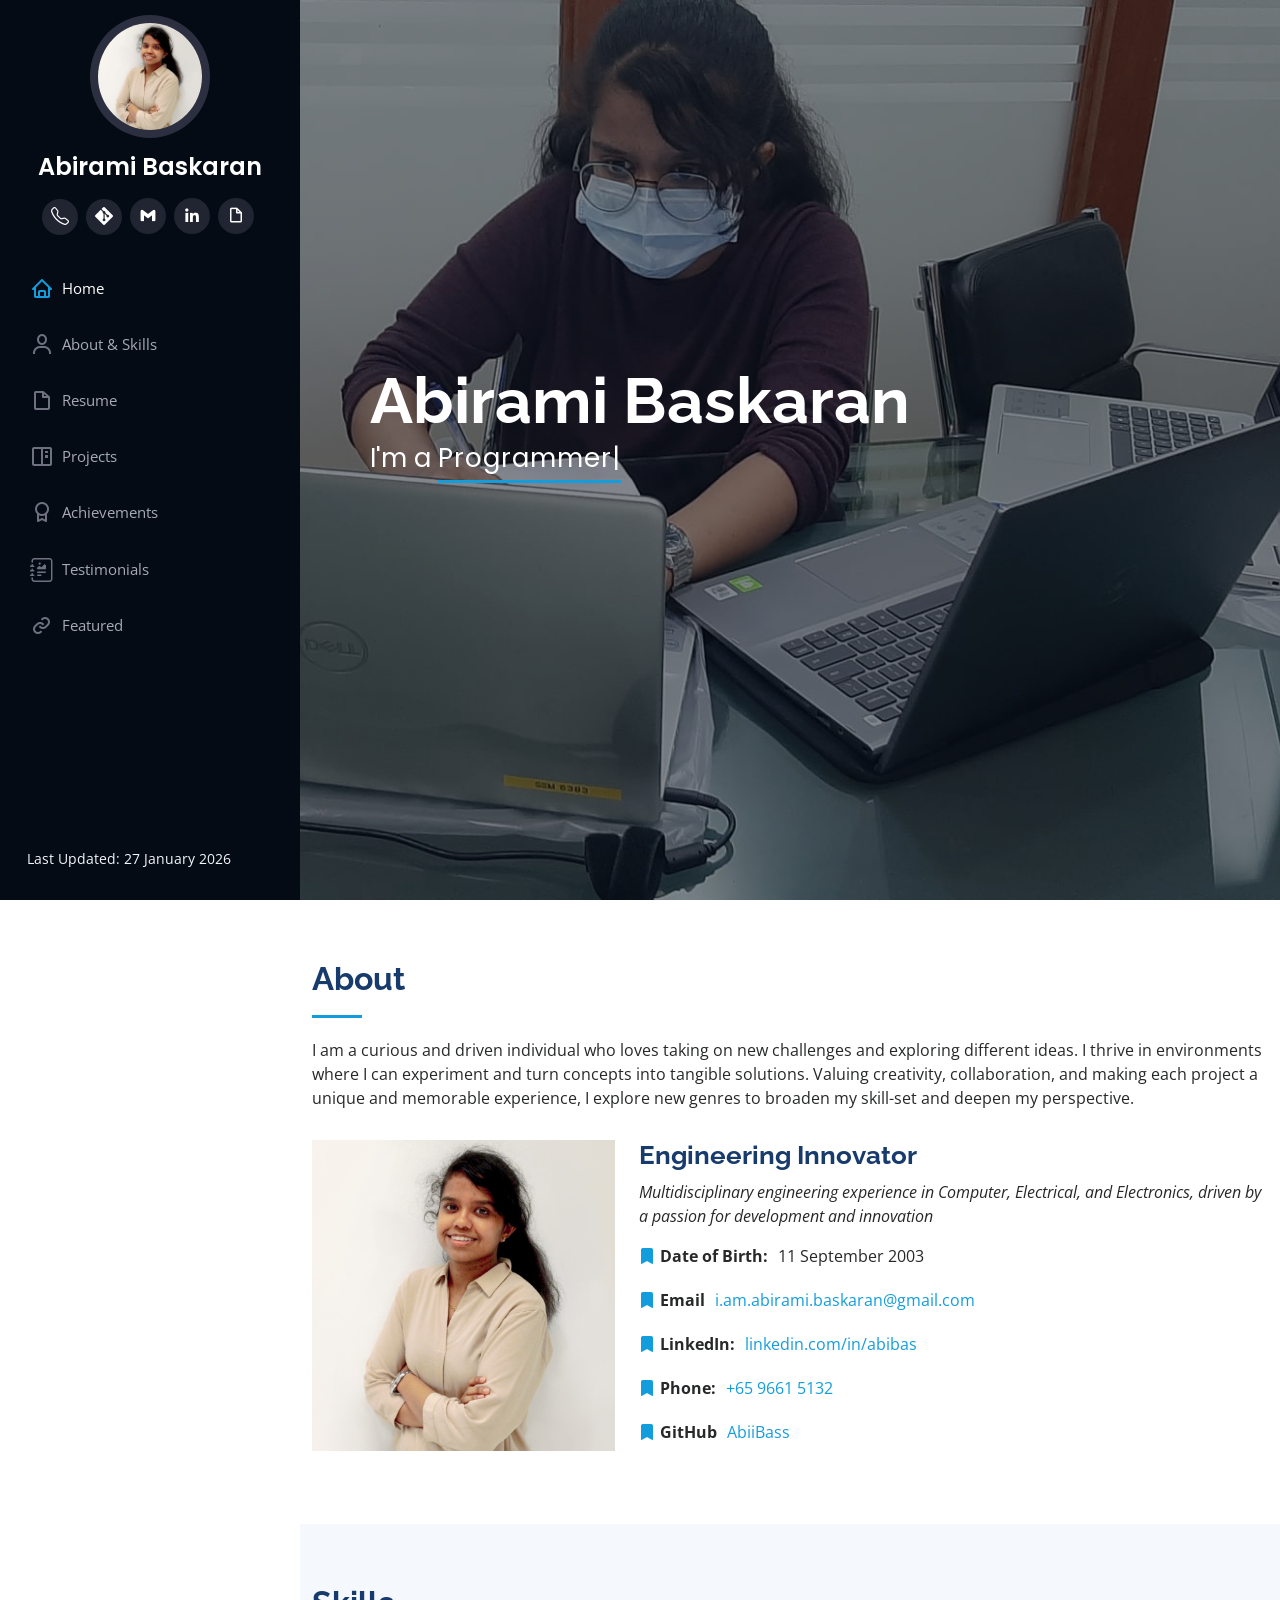
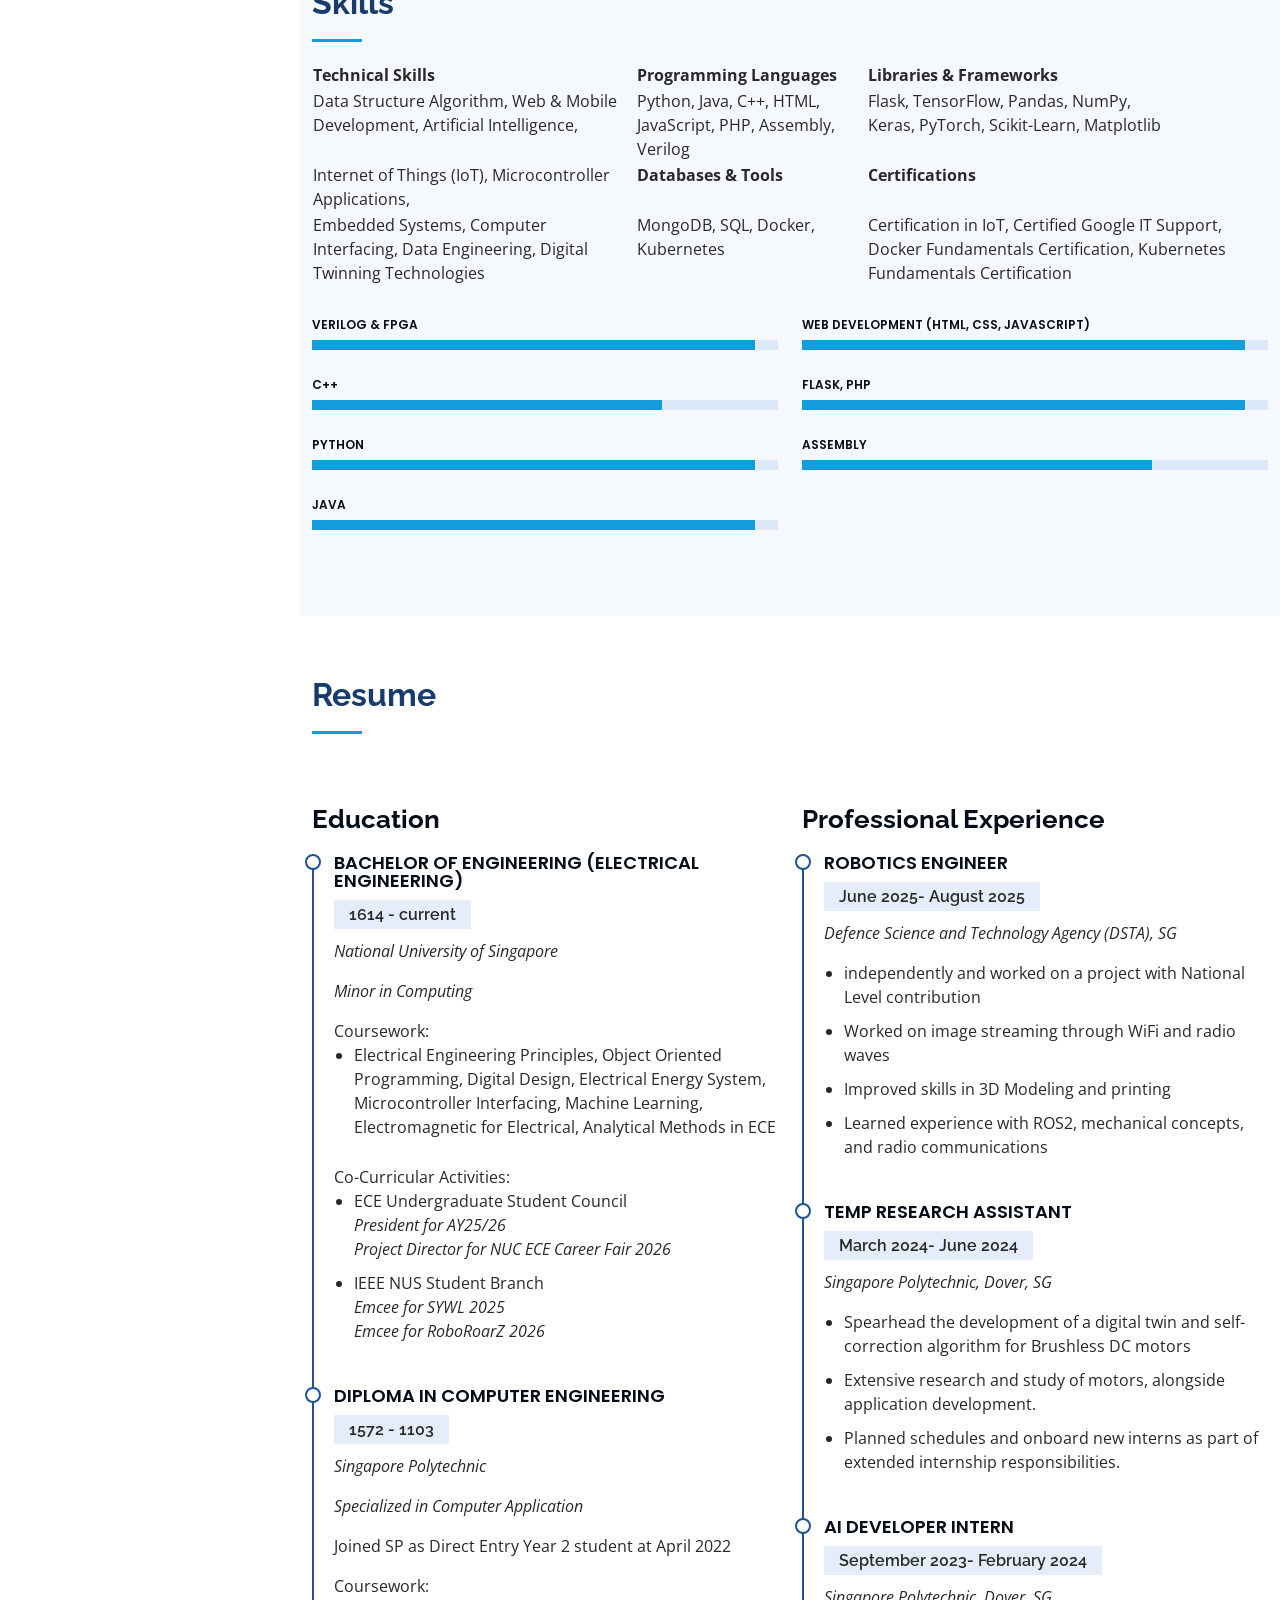
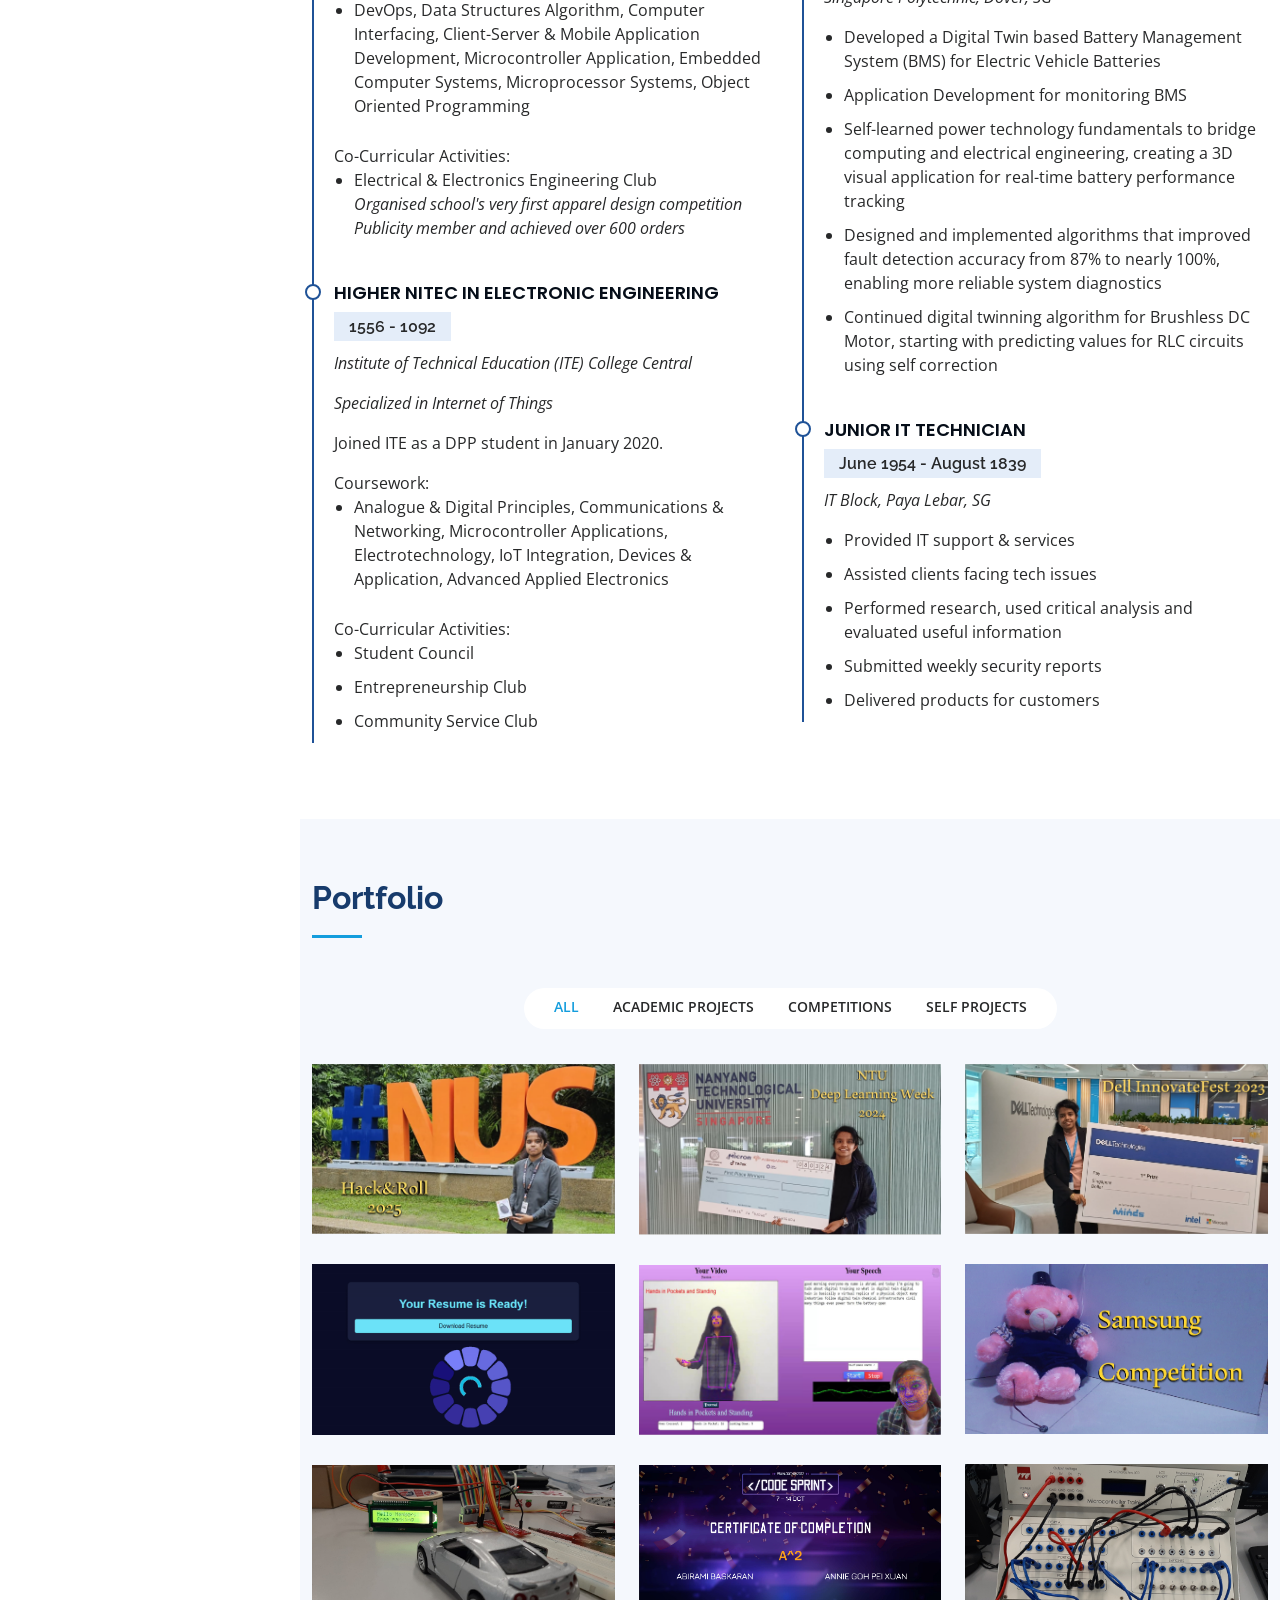
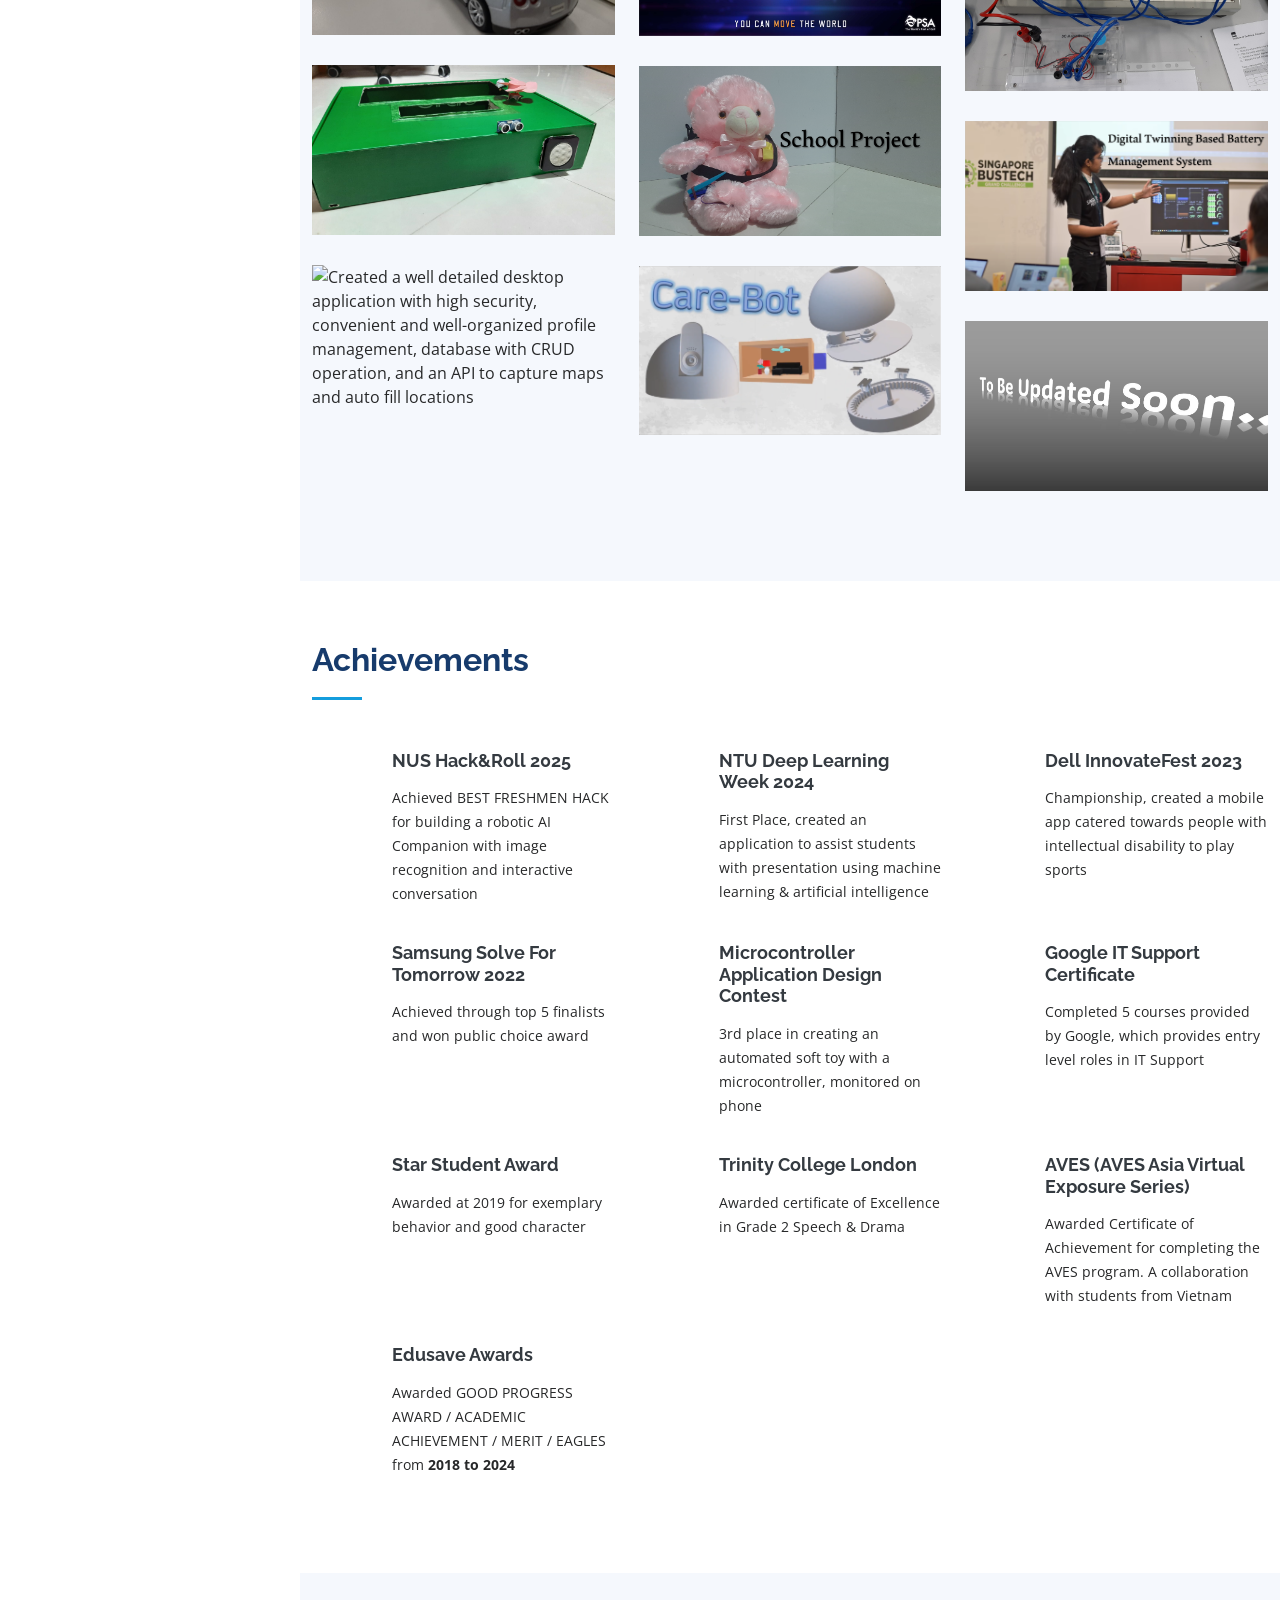
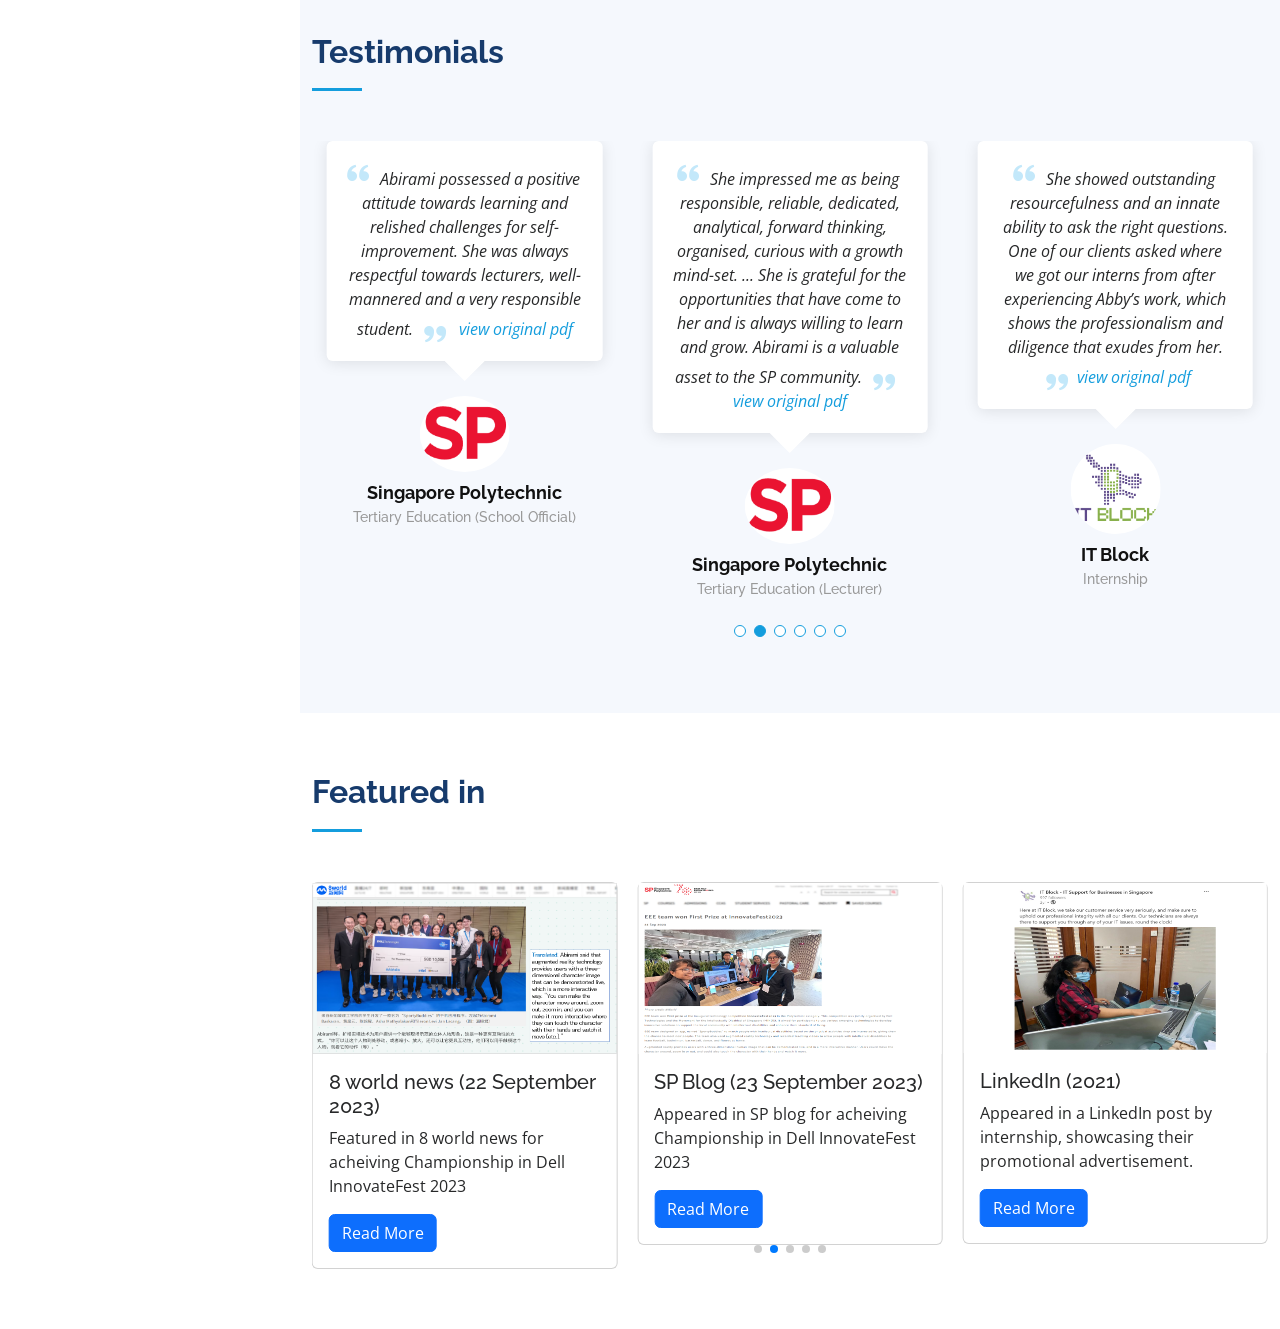
==== index.html @ f995c4d9 "26012026_2234" ====
<!DOCTYPE html>
<html lang="en">

<head>
  <meta charset="utf-8">
  <meta content="width=device-width, initial-scale=1.0" name="viewport">

  <title>Abirami Baskaran Portfolio</title>
  <meta name="description" content="Explore Abirami Baskaran's portfolio showcasing innovative projects and achievements in Singapore.">
  <meta name="keywords" content="Abirami Baskaran, Singapore, Portfolio, Projects, Achievements">
  <meta name="keywords" content="Digital Twin, EV battery, AI projects, software engineering">



  <!-- Icons Appeared on Tab -->
  <link href="assets/img/mylogov2.png" rel="icon">

  <!-- Google Fonts -->
  <link
    href="https://fonts.googleapis.com/css?family=Open+Sans:300,300i,400,400i,600,600i,700,700i|Raleway:300,300i,400,400i,500,500i,600,600i,700,700i|Poppins:300,300i,400,400i,500,500i,600,600i,700,700i"
    rel="stylesheet">

  <!-- Vendor CSS Files -->
  <link href="assets/vendor/aos/aos.css" rel="stylesheet">
  <link href="assets/vendor/bootstrap/css/bootstrap.min.css" rel="stylesheet">
  <link href="assets/vendor/bootstrap-icons/bootstrap-icons.css" rel="stylesheet">
  <link href="assets/vendor/boxicons/css/boxicons.min.css" rel="stylesheet">
  <link href="assets/vendor/glightbox/css/glightbox.min.css" rel="stylesheet">
  <link href="assets/vendor/swiper/swiper-bundle.min.css" rel="stylesheet">

  <!-- Template Main CSS File -->
  <link href="assets/css/style.css" rel="stylesheet">
</head>

<body>

  <!-- ======= Mobile nav toggle button ======= -->
  <i class="bi bi-list mobile-nav-toggle d-xl-none"></i>

  <!-- ======= Header ======= -->
  <header id="header">
    <div class="d-flex flex-column">
      <!-- Top Header -->
      <div class="profile">
        <img src="assets/img/profile-img.jpg" alt="Abirami Baskaran" class="img-fluid rounded-circle">
        <h1 class="text-light"><a href="index.html">Abirami Baskaran</a></h1>
        <div class="social-links mt-3 text-center">
          <a href="tel:+65 9661 5132" class="twitter"><i class="bi bi-telephone" title="call Abi"></i></a>
          <!-- <a href="https://wa.link/tt6c9y" target="_blank" class="whatsapp"><i class="bi bi-whatsapp"></i></a> -->
          <a href="https://github.com/AbiiBass?tab=repositories" target="_blank" class="instagram" title="github"><i
              class="bi bi-git"></i></a>
          <a href="mailto:i.am.abirami.baskaran@gmail.com" class="google-plus" title="mail Abi"><i class="bx bxl-gmail"></i></a>
          <a href="https://www.linkedin.com/in/abirami-baskaran-2736101b6?lipi=urn%3Ali%3Apage%3Ad_flagship3_profile_view_base_contact_details%3B0nNWW0mzSHSnc76HreOR1A%3D%3D"
            class="linkedin" target="_blank" title="LinkedIn"><i class="bx bxl-linkedin"></i></a>
          <a href="assets/scss/ABIRAMI BASKARAN RESUME.pdf" target="_blank" title="view pdf resume"><i class="bx bx-file-blank"></i></a>
        </div>
      </div>
      <!-- End Top Header -->

      <!-- nav-menu -->
      <nav id="navbar" class="nav-menu navbar">
        <ul>
          <li><a href="#hero" class="nav-link scrollto active"><i class="bx bx-home"></i> <span>Home</span></a></li>
          <li><a href="#about" class="nav-link scrollto"><i class="bx bx-user"></i> <span>About & Skills</span></a></li>
          <li><a href="#resume" class="nav-link scrollto"><i class="bx bx-file-blank"></i> <span>Resume</span></a></li>
          <li><a href="#portfolio" class="nav-link scrollto"><i class="bx bx-book-content"></i><span>Projects</span></a></li>
          <li><a href="#services" class="nav-link scrollto"><i class="bx bx-award"></i> <span>Achievements</span></a></li>
          <li><a href="#testimonials" class="nav-link scrollto"><i class="bx bi-journal-richtext"></i> <span>Testimonials</span></a></li>
          <li><a href="#Featured" class="nav-link scrollto"><i class="bx bx-link"></i> <span>Featured</span></a></li>
          <!-- <li><a href="#contact" class="nav-link scrollto"><i class="bx bx-envelope"></i> <span>Contact</span></a></li> -->
        </ul>
      </nav>
      <!-- End nav-menu -->
    </div>
  </header>
  <!-- End Header -->

  <!-- ======= Front Home Page Section ======= -->
  <section id="hero" class="d-flex flex-column justify-content-center align-items-center">
    <div class="hero-container" data-aos="fade-in">
      <h1>Abirami Baskaran</h1>
      <p>I'm a <span class="typed"
          data-typed-items="Programmer, Junior IT Technician, Computer & Electronics Engineer, Full-Stack Developer"></span></p>
    </div>
  </section>
  <!-- End Front Home Page Hero -->

  <main id="main">

    <!-- ======= About Section ======= -->
    <section id="about" class="about">
      <div class="container">

        <div class="section-title">
          <h2>About</h2>
          <p>I am a curious and driven individual who loves taking on new challenges and exploring different ideas. 
            I thrive in environments where I can experiment and turn concepts into tangible solutions. 
            Valuing creativity, collaboration, and making each project a unique and memorable experience, 
            I explore new genres to broaden my skill-set and deepen my perspective.</p>
        </div>

        <div class="row">
          <div class="col-lg-4" data-aos="fade-right">
            <img src="assets/img/profile-img.jpg" class="img-fluid" alt="Abirami Baskaran Portfolio">
          </div>
          <div class="col-lg-8 pt-4 pt-lg-0 content" data-aos="fade-left">
            <h3>Engineering Innovator</h3>
            <p class="fst-italic">
              Multidisciplinary engineering experience in Computer, Electrical, and Electronics, driven by a passion for development and innovation
            </p>

            <!-- ======= Details info ======= -->
            <div class="row">
              <div class="col-lg-6">
                <ul>
                  <!-- Date of Birth Details -->
                  <li><i class="bi bi-bookmark-fill"></i> <strong>Date of Birth:</strong> <span>11 September
                      2003</span>
                  </li>

                  <!-- Email Details -->
                  <li><i class="bi bi-bookmark-fill"></i> <strong>Email</strong>
                    <span><a href="mailto:i.am.abirami.baskaran@gmail.com">i.am.abirami.baskaran@gmail.com</a></span>
                  </li>

                  <!-- LinkedIn Details -->
                  <li><i class="bi bi-bookmark-fill"></i> <strong>LinkedIn:</strong> <span><a
                        href="https://www.linkedin.com/in/abirami-baskaran-2736101b6/"
                        target="_blank">linkedin.com/in/abibas</a></span>
                  </li>

                  <!-- Telephone Details -->
                  <li><i class="bi bi-bookmark-fill"></i> <strong>Phone:</strong> <span><a href="tel:+65 9661 5132">+65
                        9661 5132</a></span>
                  </li>

                  <!-- GitHub details -->
                  <li><i class="bi bi-bookmark-fill"></i> <strong>GitHub</strong> <span><a
                        href="https://github.com/AbiiBass?tab=repositories" target="_blank">AbiiBass</a></span>
                  </li>

                </ul>
              </div>
            </div>
            <!-- End Details info -->

          </div>
        </div>

      </div>
    </section>
    <!-- End About Section -->

    <!-- ======= Facts Section ======= -->
    <!-- <section id="facts" class="facts">
      <div class="container">

        <div class="section-title">
          <h2>Facts</h2>
          <p>Magnam dolores commodi suscipit. Necessitatibus eius consequatur ex aliquid fuga eum quidem. Sit sint
            consectetur velit. Quisquam quos quisquam cupiditate. Et nemo qui impedit suscipit alias ea. Quia fugiat sit
            in iste officiis commodi quidem hic quas.</p>
        </div>

        <div class="row no-gutters">

          <div class="col-lg-3 col-md-6 d-md-flex align-items-md-stretch" data-aos="fade-up">
            <div class="count-box">
              <i class="bi bi-emoji-smile"></i>
              <span data-purecounter-start="0" data-purecounter-end="232" data-purecounter-duration="1"
                class="purecounter"></span>
              <p><strong>Happy Clients</strong> consequuntur quae</p>
            </div>
          </div>

          <div class="col-lg-3 col-md-6 d-md-flex align-items-md-stretch" data-aos="fade-up" data-aos-delay="100">
            <div class="count-box">
              <i class="bi bi-journal-richtext"></i>
              <span data-purecounter-start="0" data-purecounter-end="521" data-purecounter-duration="1"
                class="purecounter"></span>
              <p><strong>Projects</strong> adipisci atque cum quia aut</p>
            </div>
          </div>

          <div class="col-lg-3 col-md-6 d-md-flex align-items-md-stretch" data-aos="fade-up" data-aos-delay="200">
            <div class="count-box">
              <i class="bi bi-headset"></i>
              <span data-purecounter-start="0" data-purecounter-end="1453" data-purecounter-duration="1"
                class="purecounter"></span>
              <p><strong>Hours Of Support</strong> aut commodi quaerat</p>
            </div>
          </div>

          <div class="col-lg-3 col-md-6 d-md-flex align-items-md-stretch" data-aos="fade-up" data-aos-delay="300">
            <div class="count-box">
              <i class="bi bi-people"></i>
              <span data-purecounter-start="0" data-purecounter-end="32" data-purecounter-duration="1"
                class="purecounter"></span>
              <p><strong>Hard Workers</strong> rerum asperiores dolor</p>
            </div>
          </div>

        </div>

      </div>
    </section> -->
    <!-- End Facts Section -->

    <!-- ======= Skills Section ======= -->
    <section id="skills" class="skills section-bg">
      <div class="container">

        <div class="section-title">
          <h2>Skills</h2>
          <table>
            <tr>
              <th valign="top">Technical Skills</th>
              <th valign="top">Programming Languages</th>
              <th valign="top">Libraries & Frameworks</th>
            </tr>
            <tr>
              <td valign="top">Data Structure Algorithm, Web & Mobile Development, Artificial Intelligence,</td>
              <td valign="top">Python, Java, C++, HTML, JavaScript, PHP, Assembly, Verilog</td>
              <td valign="top">Flask, TensorFlow, Pandas, NumPy, 
                <br>Keras, PyTorch, Scikit-Learn, Matplotlib</td>
            </tr>
            <tr>
              <td valign="top">Internet of Things (IoT), Microcontroller Applications,</td>
              <th valign="top">Databases & Tools</th>
              <th valign="top">Certifications</th>
            </tr>
            <tr>
              <td  valign="top">Embedded Systems, Computer Interfacing, Data Engineering, Digital Twinning Technologies</td>
              <td  valign="top">MongoDB, SQL, Docker, Kubernetes </td>
              <td  valign="top">Certification in IoT, Certified Google IT Support, Docker Fundamentals Certification, Kubernetes Fundamentals Certification</td>
            </tr>
          </table>
          <!-- <ul>
            <li>Home Automation</li>
            <li>Microcontroller Applications</li>
            <li>Circuit Building &amp; Planning</li>
            <li>IT Support</li>
            <li>Computer Interfacing</li>
            <li>Web &amp; Mobile Development</li>
            <li>Backend Development</li>
            <li>Full stack development</li>
          </ul> -->
        </div>

        <div class="row skills-content">

          <div class="col-lg-6" data-aos="fade-up">

            <div class="progress">
              <span class="skill">Verilog & FPGA </span>
              <div class="progress-bar-wrap">
                <div class="progress-bar" role="progressbar" aria-valuenow="95" aria-valuemin="0" aria-valuemax="100">
                </div>
              </div>
            </div>

            <div class="progress">
              <span class="skill">C++ </span>
              <div class="progress-bar-wrap">
                <div class="progress-bar" role="progressbar" aria-valuenow="75" aria-valuemin="0" aria-valuemax="100">
                </div>
              </div>
            </div>

            <div class="progress">
              <span class="skill">Python </span>
              <div class="progress-bar-wrap">
                <div class="progress-bar" role="progressbar" aria-valuenow="95" aria-valuemin="0" aria-valuemax="100">
                </div>
              </div>
            </div>

            <div class="progress">
              <span class="skill">Java </span>
              <div class="progress-bar-wrap">
                <div class="progress-bar" role="progressbar" aria-valuenow="95" aria-valuemin="0" aria-valuemax="100">
                </div>
              </div>
            </div>

          </div>

          <div class="col-lg-6" data-aos="fade-up" data-aos-delay="100">

            <div class="progress">
              <span class="skill">Web  Development (HTML, CSS, JavaScript) </span>
              <div class="progress-bar-wrap">
                <div class="progress-bar" role="progressbar" aria-valuenow="95" aria-valuemin="0" aria-valuemax="100">
                </div>
              </div>
            </div>

            <div class="progress">
              <span class="skill">Flask, PHP </span>
              <div class="progress-bar-wrap">
                <div class="progress-bar" role="progressbar" aria-valuenow="95" aria-valuemin="0" aria-valuemax="100">
                </div>
              </div>
            </div>

            <div class="progress">
              <span class="skill">Assembly </span>
              <div class="progress-bar-wrap">
                <div class="progress-bar" role="progressbar" aria-valuenow="75" aria-valuemin="0" aria-valuemax="100">
                </div>
              </div>
            </div>

          </div>

        </div>

      </div>
    </section>
    <!-- End Skills Section -->

    <!-- ======= Resume Section ======= -->
    <section id="resume" class="resume">
      <div class="container">

        <div class="section-title">
          <h2>Resume</h2>
        </div>

        <div class="row">
          
          <!-- ======= Education Section ======= -->
          <div class="col-lg-6" data-aos="fade-up">

            <!--IF SUMMARY IS NEEDED -->
            <!-- <h3 class="resume-title">Sumary</h3>
            <div class="resume-item pb-0">
              <h4>Abirami Baskaran</h4>
              <p><em>Innovative and deadline-driven Graphic Designer with 3+ years of experience designing and
                  developing user-centered digital/print marketing material from initial concept to final, polished
                  deliverable.</em></p>
              <ul>
                <li>Portland par 127,Orlando, FL</li>
                <li>(123) 456-7891</li>
                <li>alice.barkley@example.com</li>
              </ul>
            </div> -->

            <h3 class="resume-title">Education</h3>

            <!-- National University of Singapore -->
            <div class="resume-item">
              <h4>Bachelor of Engineering  (Electrical Engineering)</h4>
              <h5><span data-purecounter-start="1000" data-purecounter-end="2024" data-purecounter-duration="2"
                  class="purecounter"></span> - current
              </h5><br />
              <p><em>National University of Singapore</em></p>
              <p><em>Minor in Computing</em></p>
              Coursework:
              <ul>
                <li>Electrical Engineering Principles, Object Oriented Programming, Digital Design, Electrical Energy System, Microcontroller Interfacing, Machine Learning, Electromagnetic for Electrical, Analytical Methods in ECE</li>
              </ul>
                Co-Curricular Activities:
              <ul>
                <li>ECE Undergraduate Student Council
                  <br><span style="font-weight: normal; font-style: oblique;">President for AY25/26</span>
                  <br><span style="font-weight: normal; font-style: oblique;">Project Director for NUC ECE Career Fair 2026</span>
                </li>
                <li>IEEE NUS Student Branch
                  <br><span style="font-weight: normal; font-style: oblique;">Emcee for SYWL 2025</span>
                  <br><span style="font-weight: normal; font-style: oblique;">Emcee for RoboRoarZ 2026</span>
                </li>

              </ul>
              
            </div>

            <!-- Singapore Poly -->
            <div class="resume-item">
              <h4>Diploma in Computer Engineering</h4>
              <h5><span data-purecounter-start="1000" data-purecounter-end="2022" data-purecounter-duration="2"
                  class="purecounter"></span> - <span data-purecounter-start="0" data-purecounter-end="2024"
                  data-purecounter-duration="2" class="purecounter"></span>
              </h5><br />
              <!-- <h5>Current GPA : 4.0 | Cummulative GPA : 3.63</h5> -->
              <p><em>Singapore Polytechnic</em></p>
              <p><em>Specialized in Computer Application</em></p>
              <p>Joined SP as Direct Entry Year 2 student at April 2022</p>
              Coursework:
              <ul>
                <li>DevOps, Data Structures Algorithm, Computer Interfacing, Client-Server & Mobile Application Development, Microcontroller Application, Embedded Computer Systems, Microprocessor Systems, Object Oriented Programming</li>
              </ul>
                Co-Curricular Activities:
              <ul>
                <li>Electrical & Electronics Engineering Club
                  <br><span style="font-weight: normal; font-style: oblique;">Organised school's very first apparel design competition</span>
                  <br><span style="font-weight: normal; font-style: oblique;">Publicity member and achieved over 600 orders</span>
                </li>
              </ul>
              </p>
            </div>

            <!-- ITE CC -->
            <div class="resume-item">
              <h4>Higher Nitec in Electronic Engineering</h4>
              <h5><span data-purecounter-start="1000" data-purecounter-end="2020" data-purecounter-duration="2"
                  class="purecounter"></span> - <span data-purecounter-start="0" data-purecounter-end="2022"
                  data-purecounter-duration="2" class="purecounter"></span>
              </h5><br />
              <!-- <h5>Current GPA : 4.00 | Cummulative GPA : 3.608</h5> -->
              <p><em>Institute of Technical Education (ITE) College Central</em></p>
              <p><em>Specialized in Internet of Things</em></p>
              <p>Joined ITE as a DPP student in January 2020.</p>
              Coursework:
              <ul>
                <li>Analogue & Digital Principles, Communications & Networking, Microcontroller Applications, Electrotechnology, IoT Integration, Devices & Application, Advanced Applied Electronics</li>
              </ul>
                Co-Curricular Activities:
              <ul>
                <li>Student Council</li>
                <li>Entrepreneurship Club</li>
                <li>Community Service Club</li>
              </ul>
              </p>
            </div>
          </div>
          <!-- End Education Section -->


          <!-- ======= Experience Section ======= -->
          <div class="col-lg-6" data-aos="fade-up" data-aos-delay="100">
            <h3 class="resume-title">Professional Experience</h3>

            <!-- DSTA Internship -->
            <div class="resume-item">
              <h4>Robotics Engineer</h4>
              <h5>June <span data-purecounter-start="1000" data-purecounter-end="2025" data-purecounter-duration="1"
                  class="purecounter"></span>- August <span data-purecounter-start="0" data-purecounter-end="2025"
                  data-purecounter-duration="1" class="purecounter"></span></h5>
              <p><em>Defence Science and Technology Agency (DSTA), SG</em></p>
              <ul>
                <li>independently and worked on a project with National Level contribution</li>
                <li>Worked on image streaming through WiFi and radio waves</li>
                <li>Improved skills in 3D Modeling and printing</li>
                <li>Learned experience with ROS2, mechanical concepts, and radio communications</li>
              </ul>
            </div>


            <!-- SP Temp Research Assistant -->
            <div class="resume-item">
              <h4>Temp Research Assistant</h4>
              <h5>March <span data-purecounter-start="1000" data-purecounter-end="2024" data-purecounter-duration="1"
                  class="purecounter"></span>- June <span data-purecounter-start="0" data-purecounter-end="2024"
                  data-purecounter-duration="1" class="purecounter"></span></h5>
              <p><em>Singapore Polytechnic, Dover, SG</em></p>
              <ul>
                <li>Spearhead the development of a digital twin and self-correction algorithm for Brushless DC motors</li>
                <li>Extensive research and study of motors, alongside application development.</li>
                <li>Planned schedules and onboard new interns as part of extended internship responsibilities.</li>
              </ul>
            </div>

            <!-- SP Inhouse Intern -->
            <div class="resume-item">
              <h4>AI Developer Intern</h4>
              <h5>September <span data-purecounter-start="1000" data-purecounter-end="2023" data-purecounter-duration="1"
                  class="purecounter"></span>- February <span data-purecounter-start="0" data-purecounter-end="2024"
                  data-purecounter-duration="1" class="purecounter"></span></span></h5>
              <p><em>Singapore Polytechnic, Dover, SG</em></p>
              <ul>
                <li>Developed a Digital Twin based Battery Management System (BMS) for Electric Vehicle Batteries</li>
                <li>Application Development for monitoring BMS</li>
                <li>Self-learned power technology fundamentals to bridge computing and electrical engineering, creating a 3D visual application for real-time battery performance tracking</li>
                <li>Designed and implemented algorithms that improved fault detection accuracy from 87% to nearly 100%, enabling more reliable system diagnostics</li>
                <li>Continued digital twinning algorithm for Brushless DC Motor, starting with predicting values for RLC circuits using self correction</li>
              </ul>
            </div>

            <!-- IT Block -->
            <div class="resume-item">
              <h4>Junior IT Technician</h4>
              <h5>June <span data-purecounter-start="900" data-purecounter-end="2021" data-purecounter-duration="1"
                  class="purecounter"></span> - August <span data-purecounter-start="0" data-purecounter-end="2021"
                  data-purecounter-duration="1" class="purecounter"></span></h5>
              <p><em>IT Block, Paya Lebar, SG</em></p>
              <ul>
                <li>Provided IT support & services</li>
                <li>Assisted clients facing tech issues </li>
                <li>Performed research, used critical analysis and evaluated useful information</li>
                <li>Submitted weekly security reports</li>
                <li>Delivered products for customers</li>
              </ul>
            </div>

            <!-- Little Star Academy -->
            <!-- <div class="resume-item">
              <h4>Child Care Teacher</h4>
              <h5>April <span data-purecounter-start="1000" data-purecounter-end="2021" data-purecounter-duration="1"
                  class="purecounter"></span> - June <span data-purecounter-start="0" data-purecounter-end="2021"
                  data-purecounter-duration="1" class="purecounter"></span></h5>
              <p><em>Little Stars Academy, Woodlands, SG</em></p>
              <ul>
              </ul>
            </div> -->

            <!-- Private Tutor -->
            <!-- <div class="resume-item">
              <h4>Private Tutor</h4>
              <h5>September <span data-purecounter-start="1000" data-purecounter-end="2020"
                  data-purecounter-duration="1" class="purecounter"></span> - April <span data-purecounter-start="0"
                  data-purecounter-end="2021" data-purecounter-duration="1" class="purecounter"></span></h5>
              <ul>
                <li>created power point slides for a better understanding of the subject</li>
                <li>created and marked test papers</li>
                <li>kept coming up with innovative methods to teach the student</li>
              </ul>
            </div> -->

          </div>
          <!-- End Experience Section -->
        </div>

      </div>
    </section>
    <!-- End Resume Section -->

    <!-- ======= Portfolio Section ======= -->
    <section id="portfolio" class="portfolio section-bg">
      <div class="container">

        <div class="section-title">
          <h2>Portfolio</h2>
          <!-- <p>Some technical project done over the years 2020 - current</p> -->
        </div>

        <div class="row" data-aos="fade-up">
          <div class="col-lg-12 d-flex justify-content-center">
            <ul id="portfolio-flters">
              <li data-filter="*" class="filter-active">All</li>
              <li data-filter=".filter-sch">Academic Projects</li>
              <li data-filter=".filter-comp">competitions</li>
              <li data-filter=".filter-self">Self Projects</li>
              <!-- <li data-filter=".filter-web">Web</li> -->
            </ul>
          </div>
        </div>

        <div class="row portfolio-container" data-aos="fade-up" data-aos-delay="100">
          
          <!-- NUS Hack & Roll -->
          <div class="col-lg-4 col-md-6 portfolio-item filter-comp">
            <div class="portfolio-wrap" id="NUS_HackRoll">
              <img src="assets/img/portfolio/NUS_HackRoll.PNG" class="img-fluid" alt="Hack&Roll 2025 achieved Best Freshmen Hack. Mickey, a companion robot developed during NUS Hack&Roll 2024 to assist elderly individuals through AI-powered interactions and health monitoring. Developed Mickey, a robotic companion with image detection, voice assistance, and multimodal interaction. With Image recognition, vision processing and speech recognition APIs, it enables real-time user engagement. Built with Raspberry Pi and TensorFlow, Mickey supports gesture recognition, face tracking, and adaptive voice feedback. Awarded Best Freshmen Hack for innovation in human-computer interaction and assistive robotics.">
              <div class="portfolio-links">
                <a href="https://devpost.com/software/mickey-the-companion?_gl=1*13uls3m*_gcl_au*MTYzNTg3NTI1NS4xNzQwOTAxOTYx*_ga*MzQ5MDgwMDg5LjE3MzE1MTU0NjU.*_ga_0YHJK3Y10M*MTc0MTE2MjYxOC4xOS4wLjE3NDExNjI2MTguMC4wLjA." target="_blank" title="Dev Post"><i
                    class="bx bx-link"></i></a>
              </div>
            </div>
          </div>

          <!-- NTU Deep Learning Week -->
          <div class="col-lg-4 col-md-6 portfolio-item filter-comp">
            <div class="portfolio-wrap" id="NTU_DeepLearningWeek">
              <img src="assets/img/portfolio/NTU.PNG" class="img-fluid" alt="First Place in NTU Deep Learning Week 2024, Developed an application employing machine learning to detect and provide real-time feedback on presentation habits through body language analysis. Additionally, it analyses speech, generating paraphrased scripts, and predicts emotions based on tone. This tool empowers users to enhance presentation skills, fostering confidence and communication effectiveness.">
              <div class="portfolio-links">
                <a href="https://www.sp.edu.sg/courses/schools/sma/happenings/detail/eee-happenings/eee-team-1st-place-at-ntu-deep-learning-week-2024-hackathon" target="_blank" title="SP News"><i
                    class="bx bx-link"></i></a>

                <a href="https://youtu.be/xLCXJbuBjLg" target="_blank" title="Demo Video"><i
                    class="bx bx-play"></i></a>
              </div>
            </div>
          </div>

          <!-- DAAALE -->
          <div class="col-lg-4 col-md-6 portfolio-item filter-comp">
            <div class="portfolio-wrap" id="Dell_Innovate_Fest">
              <img src="assets/img/portfolio/Dell_Minds.PNG" class="img-fluid" alt="Championship in Dell InnovateFest 2023. Created a mobile app to encourage sports for people with intellectual disability. App included AR technology, automated real time chats, unique simple interface. Competition organized by Dell Technologies and MINDS. Was the group leader in this.">
              <div class="portfolio-links">
                <a href="https://sopossible.sp.edu.sg/courses/schools/sma/happenings/detail/eee-happenings/eee-team-won-first-prize-at-innovatefest2023" target="_blank" title="SP News"><i
                    class="bx bx-link"></i></a>
                <a href="https://www.sgnews.co/91481.html" target="_blank" title="SG News"><i
                    class="bx bx-link"></i></a>

                <a href="https://youtu.be/2Lmawxp2URw?si=fSaIjB9XC_rALOZt" target="_blank" title="More Details"><i
                    class="bx bx-play"></i></a>

                <a href="https://techcoffeehouse.com/2023/09/29/dell-technologies-innovatefest-2023-celebrates-tech-driven-solutions-for-social-progress/#" target="_blank" title="TechCoffeeBlog"><i
                    class="bx bx-link"></i></a>
                <a href="https://www.8world.com/singapore/innovatefest2023-2247676" target="_blank" title="8 world news"><i
                    class="bx bx-link"></i></a>
              </div>
            </div>
          </div>

          <!-- TeddyBear Samsung Comp -->
          <div class="col-lg-4 col-md-6 portfolio-item filter-comp">
            <div class="portfolio-wrap" id="TeddyBear_Comp_proj">
              <img src="assets/img/portfolio/TeddyBear_Comp.PNG" class="img-fluid" alt="Represented Singapore Polytechnic in a Samsung Competition. Top 5 Finalist in post secondary category. Received Public Choice Award">
              <div class="portfolio-links">
                <a href="https://youtu.be/Pynb14Mx1P0" target="_blank" title="More Details"><i
                    class="bx bx-play"></i></a>
              </div>
            </div>
          </div>

          <!-- ResumeGenie -->
          <div class="col-lg-4 col-md-6 portfolio-item filter-self">
            <div class="portfolio-wrap" id="ResumeGenie">
              <img src="assets/img/portfolio/ResumeGenieLoad.gif" class="img-fluid" alt="Built an application to automate resume creation using generative AI. The application processes casual or unstructured user inputs such as basic details on education, work experience, profession, and skills. The application later transforms it into a professionally formatted resume in Word format. Users can download and edit the document as needed. The system is designed to understand informal language, extract relevant information, and generate polished summaries, making the resume-building process faster and more accessible.
              ">
              <div class="portfolio-links">
                <a href="https://youtu.be/jCJBOXN9FSs" target="_blank" title="Demo Video"><i
                    class="bx bx-play"></i></a>
              </div>
            </div>
          </div>

          <!-- Presentation Boost -->
          <div class="col-lg-4 col-md-6 portfolio-item filter-self">
            <div class="portfolio-wrap" id="PresentationBoost">
              <img src="assets/img/portfolio/PresentationBoost.JPG" class="img-fluid" alt="Built an application, to analyse and improve users' presentation skills. The application tracks body posture, detects common speech habits and body pose gestures done during presentations, and provides live feedback on body language. After recording, users can review and download their video, audio, and speech transcript, make quick edits, and generate improved versions of their speech based on preferences like fluency, length, or formality. Using generative AI It also generates potential audience questions and provides a detailed performance report summarizing the presentation with actionable advice for improvement.">
              <div class="portfolio-links">
                <a href="https://youtu.be/arFdIQSLH_M" target="_blank" title="Demo Video"><i
                    class="bx bx-play"></i></a>
              </div>
            </div>
          </div>

          <!-- MCA Aeroplane -->
          <div class="col-lg-4 col-md-6 portfolio-item filter-sch">
            <div class="portfolio-wrap" id="aeroplane_proj">
              <img src="assets/img/portfolio/Aeroplane.jpg" class="img-fluid" alt="Back in 2020. I built an An aircraft restroom prototype using the microcontroller PIC18f4520. Project done in ITE Academic year 1 semester 2, for the module “Microcontroller Applications”, It was a 2 man project which I intend to take solo.">
              <div class="portfolio-links">
                <a href="assets/scss/Abirami(MCA Final Mini Project).pdf" target="_blank" title="More Details"><i class="bx bx-file-blank"></i></a>
              </div>
            </div>
          </div>

          <!-- Smart Car park DVA -->
          <div class="col-lg-4 col-md-6 portfolio-item filter-sch">
            <div class="portfolio-wrap" id="SmartCarPark_proj">
              <img src="assets/img/portfolio/SmartCarPark.jpg" class="img-fluid" alt="A smart car parking system implemented using Raspberry Pi and Advantech WISE. Project done in ITE Academic year 2 semester 2, for the module 'Devices and Applications'. A 4 man group project which I decided to take solo and achieved top 2 in cohort.">
              <div class="portfolio-links">
                <a href="https://youtu.be/5HCgFc7b01A" target="_blank" title="More Details"><i
                    class="bx bx-play"></i></a>
              </div>
            </div>
          </div>

          
          <!-- PSA -->
          <div class="col-lg-4 col-md-6 portfolio-item filter-comp">
            <div class="portfolio-wrap" id="PSA_proj">
              <img src="assets/img/portfolio/PSA_Hackathon.PNG" class="img-fluid" alt="A 3 day 2 night hackathon Problem Statement : Reduction of PSA Singapore’s Scope 3 emissions contributed but the hauliers. Proposed solution : To create a web application using Flask framework, SQLite database and Google Matrix API to send and receive haulier data ">
              <div class="portfolio-links">
                <a href="https://youtu.be/QEzE3MCQkyc" target="_blank" title="More Details"><i
                    class="bx bx-play"></i></a>
              </div>
            </div>
          </div>

          <!-- Smart Hospital AAE -->
          <div class="col-lg-4 col-md-6 portfolio-item filter-sch">
            <div class="portfolio-wrap" id="SmartHospital_proj">
              <img src="assets/img/portfolio/SmartHospital.jpg" class="img-fluid" alt="A smart hospital system implemented using Raspberry Pi and Arduino. Bluetooth communication added where Arduino sends data to Raspberry Pi. Project done in ITE Academic year 2 semester 2, for the module Advanced Applied Electronics Grade: A">
              <div class="portfolio-links">
                <a href="https://youtu.be/XvT4zGkShr4" target="_blank" title="More Details"><i
                    class="bx bx-play"></i></a>
              </div>
            </div>
          </div>

          

          <!-- TeddyBear SP -->
          <div class="col-lg-4 col-md-6 portfolio-item filter-sch">
            <div class="portfolio-wrap" id="TeddyBear_Sch_proj">
              <img src="assets/img/portfolio/TeddyBear_Sch.PNG" class="img-fluid" alt="A smart toy built using the microcontroller ‘PIC18F4550’, Raspberry Pi and a mobile application for control and monitoring purpose. This project is submitted by combining 3 modules, Microcontroller Applications, Client-Server Application Development, and Mobile Applications Development. Project done in SP Academic year 2 semester 2 Grade A">
              <div class="portfolio-links">
                <a href="https://youtu.be/76B9G41SgGk" target="_blank" title="More Details"><i
                    class="bx bx-play"></i></a>
              </div>
            </div>
          </div>
          
          <!-- Digital Twinning -->
          <div class="col-lg-4 col-md-6 portfolio-item filter-comp">
            <div class="portfolio-wrap" id="DigitalTwin_proj">
              <img src="assets/img/portfolio/DigitalTwin.PNG" class="img-fluid" alt="Utilizing AI and Machine Learning techniques, a digital twin-based battery management system was developed to comprehend the intricate workings of Lithium-Ion batteries. The system presents a live display of battery performance through a dedicated web page and mobile application. Employing advanced AI capabilities, it predicts irregularities and accurately identifies both the type and location of potential faults within the battery.">
              
              <div class="portfolio-links">
                <a href="https://youtu.be/zltZgodx0M4" target="_blank" title="More Details"><i
                    class="bx bx-play"></i></a>
                <a href="assets/scss/DigitalTwinDevelopment.pdf" target="_blank" title="Technical Report"><i class="bx bx-file-blank"></i></a>
                <a href="assets/scss/DigitalTwinBatteryFull.pdf" target="_blank" title="CDIO Report"><i class="bx bx-file-blank"></i></a>
              </div>
            </div>
          </div>

          <!-- OOP Project -->
          <div class="col-lg-4 col-md-6 portfolio-item filter-sch">
            <div class="portfolio-wrap" id="OOP">
              <img src="assets/img/portfolio/OOP Proj.gif" class="img-fluid" alt="Created a well detailed desktop application with high security, convenient and well-organized profile management, database with CRUD operation, and an API to capture maps and auto fill locations">
              <div class="portfolio-links">
                <a href="assets/scss/Report_p2241801_AbiramiBaskaran.pdf" target="_blank" title="Report"><i
                    class="bx bx-file-blank"></i></a>
                <a href="https://youtu.be/UBIOJPBdJng" target="_blank" title="Demo"><i
                    class="bx bx-play"></i></a>
              </div>
            </div>
          </div>

          <!-- IOTP Project -->
          <div class="col-lg-4 col-md-6 portfolio-item filter-sch">
            <div class="portfolio-wrap" id="IOTP">
              <img src="assets/img/portfolio/IOTP.PNG" class="img-fluid" alt="Using raspberry Pi, created a robot that rotates around and follows movement of person to monitor. Enabled with automation with smart life products through Tuya developer cloud, and has voice automation to control home">
              <div class="portfolio-links">
                <a href="https://www.youtube.com/watch?v=tvriuhLmbTg" target="_blank" title="More Details"><i
                    class="bx bx-play"></i></a>
              </div>
            </div>
          </div>

          <!-- UpdateSoon -->
          <div class="col-lg-4 col-md-6 portfolio-item filter-self">
            <div class="portfolio-wrap" id="UpdateSoon">
              <img src="assets/img/portfolio/Update_1.JPG" class="img-fluid" alt="">
            </div>
          </div>


        </div>

      </div>
    </section>
    <!-- End Portfolio Section -->

    <!-- ======= Achievements Section ======= -->
    <section id="services" class="services">
      <div class="container">

        <div class="section-title">
          <h2>Achievements</h2>
        </div>

        <div class="row">
          <!-- NUS Hack Roll -->
          <div class="col-lg-4 col-md-6 icon-box" data-aos="fade-up">
            <!-- <div class="icon"><i class="bi bi-briefcase"></i></div> -->
            <h4 class="title"><a href="assets/img/portfolio/NUS_GroupPic.jpg" data-gallery="portfolioGallery" class="portfolio-lightbox">
              NUS Hack&Roll 2025</a></h4>
            <p class="description">Achieved BEST FRESHMEN HACK for building a robotic AI Companion with image recognition and interactive conversation</p>
          </div>

          <!-- NTU Deep Learning Week -->
          <div class="col-lg-4 col-md-6 icon-box" data-aos="fade-up">
            <!-- <div class="icon"><i class="bi bi-briefcase"></i></div> -->
            <h4 class="title"><a href="assets/img/portfolio/NTU_groupPic.jpg" data-gallery="portfolioGallery" class="portfolio-lightbox">
              NTU Deep Learning Week 2024</a></h4>
            <p class="description">First Place, created an application to assist students with presentation using machine learning & artificial intelligence</p>
          </div>

          <!-- Dell InnovateFest 2023 -->
          <div class="col-lg-4 col-md-6 icon-box" data-aos="fade-up">
            <!-- <div class="icon"><i class="bi bi-briefcase"></i></div> -->
            <h4 class="title"><a href="assets/img/portfolio/Dell_groupPic.webp" data-gallery="portfolioGallery" class="portfolio-lightbox">
              Dell InnovateFest 2023</a></h4>
            <p class="description">Championship, created a mobile app catered towards people with intellectual disability to play sports</p>
          </div>

          <!-- Samsung Solve For Tomorrow -->
          <div class="col-lg-4 col-md-6 icon-box" data-aos="fade-up">
            <!-- <div class="icon"><i class="bi bi-briefcase"></i></div> -->
            <h4 class="title"><a href="assets/img/portfolio/certificates/SamsungComp.png.jpg"
                data-gallery="portfolioGallery" class="portfolio-lightbox">Samsung Solve For Tomorrow 2022</a></h4>
            <p class="description">Achieved through top 5 finalists and won public choice award</p>
          </div>

          <!-- MAPP Design Contest -->
          <div class="col-lg-4 col-md-6 icon-box" data-aos="fade-up">
            <!-- <div class="icon"><i class="bi bi-briefcase"></i></div> -->
            <h4 class="title"><a href="assets/img/portfolio/certificates/MAPP_DesignContest.png.jpg"
                data-gallery="portfolioGallery" class="portfolio-lightbox">Microcontroller Application Design Contest</a></h4>
            <p class="description">3rd place in creating an automated soft toy with a microcontroller, monitored on phone</p>
          </div>

          <!-- Google IT Support -->
          <div class="col-lg-4 col-md-6 icon-box" data-aos="fade-up">
            <!-- <div class="icon"><i class="bi bi-briefcase"></i></div> -->
            <h4 class="title"><a href="assets/img/portfolio/certificates/googleCertPNG.PNG"
                data-gallery="portfolioGallery" class="portfolio-lightbox">Google IT Support
                Certificate</a></h4>
            <p class="description">Completed 5 courses provided by Google, which provides entry level roles in IT
              Support</p>
          </div>

          <!-- Star Student Award (Deyi) -->
          <div class="col-lg-4 col-md-6 icon-box" data-aos="fade-up" data-aos-delay="100">
            <!-- <div class="icon"><i class="bi bi-card-checklist"></i></div> -->
            <h4 class="title"><a href="assets/img/portfolio/certificates/Star_Student_Deyi.jpeg"
                data-gallery="portfolioGallery" class="portfolio-lightbox">Star Student Award</a></h4>
            <p class="description">Awarded at 2019 for exemplary behavior and good character</p>
          </div>

          <!-- Trinity College London -->
          <div class="col-lg-4 col-md-6 icon-box" data-aos="fade-up" data-aos-delay="200">
            <!-- <div class="icon"><i class="bi bi-bar-chart"></i></div> -->
            <h4 class="title"><a href="assets/img/portfolio/certificates/TrinityCert.jpeg"
                data-gallery="portfolioGallery" class="portfolio-lightbox">Trinity College London</a></h4>
            <p class="description">Awarded certificate of Excellence in Grade 2 Speech & Drama</p>
          </div>

          <!-- AVES -->
          <div class="col-lg-4 col-md-6 icon-box" data-aos="fade-up" data-aos-delay="300">
            <!-- <div class="icon"><i class="bi bi-binoculars"></i></div> -->
            <h4 class="title"><a href="assets/img/portfolio/certificates/AVES.jpeg" data-gallery="portfolioGallery"
                class="portfolio-lightbox">AVES (AVES Asia Virtual Exposure Series)</a></h4>
            <p class="description">Awarded Certificate of Achievement for completing the AVES program. A collaboration
              with students from Vietnam</p>
          </div>

          <!-- Edusave -->
          <div class="col-lg-4 col-md-6 icon-box" data-aos="fade-up" data-aos-delay="400">
            <!-- <div class="icon"><i class="bi bi-brightness-high"></i></div> -->
            <h4 class="title"><a href="assets/img/portfolio/certificates/EAGLES.jpg"
                data-gallery="portfolioGallery" class="portfolio-lightbox">Edusave Awards</a></h4>
            <p class="description">Awarded GOOD PROGRESS AWARD / ACADEMIC ACHIEVEMENT / MERIT / EAGLES from <b>2018 to
                2024</b>
            </p>
          </div>

        </div>
      </div>

      </div>
    </section>
    <!-- End Services Section -->

    <!-- ======= Testimonials Section ======= -->
    <section id="testimonials" class="testimonials section-bg">
      <div class="container">

        <div class="section-title">
          <h2>Testimonials</h2>
          <!-- <p>Testimonials received from previous lecturers and internship companies</p> -->
        </div>

        <div class="testimonials-slider swiper" data-aos="fade-up" data-aos-delay="100">
          <div class="swiper-wrapper">

            <div class="swiper-slide">
              <div class="testimonial-item" data-aos="fade-up" data-aos-delay="200">
                <p>
                  <i class="bx bxs-quote-alt-left quote-icon-left"></i>
                  Abirami displayed creativity and persistence, constantly refining her ideas to achieve the best possible outcome... She embraced the chance to learn new skills beyond her comfort zone. Through hands-on experimentation and problem-solving...
                  <i class="bx bxs-quote-alt-right quote-icon-right"></i> <a href="assets/scss/DSTA Testimonial.pdf"
                    target="_blank"> &nbsp;&nbsp; view original pdf</a>
                </p>
                <img src="assets/img/testimonials/DSTA.png" class="testimonial-img" alt="">
                <h3>Defense Science Technology Agency</h3>
                <h4>Internship</h4>
              </div>
            </div><!-- End testimonial item -->

            <div class="swiper-slide">
              <div class="testimonial-item" data-aos="fade-up" data-aos-delay="200">
                <p>
                  <i class="bx bxs-quote-alt-left quote-icon-left"></i>
                  Abirami possessed a positive attitude towards learning and relished challenges for self-improvement. She was always respectful towards lecturers, well-mannered and a very responsible student.
                  <i class="bx bxs-quote-alt-right quote-icon-right"></i> <a href="assets/scss/Official_SP_Testimonial.pdf"
                    target="_blank"> &nbsp;&nbsp; view original pdf</a>
                </p>
                <img src="assets/img/testimonials/SP.PNG" class="testimonial-img" alt="">
                <h3>Singapore Polytechnic</h3>
                <h4>Tertiary Education (School Official)</h4>
              </div>
            </div><!-- End testimonial item -->
            
            <div class="swiper-slide">
              <div class="testimonial-item" data-aos="fade-up" data-aos-delay="200">
                <p>
                  <i class="bx bxs-quote-alt-left quote-icon-left"></i>
                  She impressed me as being responsible, reliable, dedicated, analytical, forward thinking, organised, 
                  curious with a growth mind-set. ... She is grateful for the opportunities that have come to her and is 
                  always willing to learn and grow. Abirami is a valuable asset to the SP community.
                  <i class="bx bxs-quote-alt-right quote-icon-right"></i> <a href="assets/scss/Abi_SP_Testimonial.pdf"
                    target="_blank"> &nbsp;&nbsp; view original pdf</a>
                </p>
                <img src="assets/img/testimonials/SP.PNG" class="testimonial-img" alt="">
                <h3>Singapore Polytechnic</h3>
                <h4>Tertiary Education (Lecturer)</h4>
              </div>
            </div><!-- End testimonial item -->

            <div class="swiper-slide">
              <div class="testimonial-item" data-aos="fade-up">
                <p>
                  <i class="bx bxs-quote-alt-left quote-icon-left"></i>
                  She showed outstanding resourcefulness and an innate ability to ask the right questions. One of our
                  clients asked where we got our interns from after experiencing Abby’s work, which shows the
                  professionalism and diligence that exudes from her.
                  <i class="bx bxs-quote-alt-right quote-icon-right"></i> <a
                    href="assets/scss/recommendation letter from IT Block.pdf" target="_blank">&nbsp;&nbsp;view original
                    pdf</a>
                </p>
                <img src="assets/img/testimonials/IT_BLOCK.png" class="testimonial-img" alt="">
                <h3>IT Block</h3>
                <h4>Internship</h4>
              </div>
            </div>
            <!-- End testimonial item -->

            <div class="swiper-slide">
              <div class="testimonial-item" data-aos="fade-up" data-aos-delay="100">
                <p>
                  <i class="bx bxs-quote-alt-left quote-icon-left"></i>
                  Abirami has always been well prepared and diligent in all assignments and competitions. She puts in
                  her full effort in all projects and has led her team several times when the opportunity arose.
                  <i class="bx bxs-quote-alt-right quote-icon-right"></i> <a
                    href="assets/scss/ITE_Testimonial_Abirami_signed.pdf" target="_blank">&nbsp;&nbsp;view original
                    pdf</a>
                </p>
                <img src="assets/img/testimonials/ITE.png" class="testimonial-img" alt="">
                <h3>ITE College Central</h3>
                <h4>Tertiary Education</h4>
              </div>
            </div><!-- End testimonial item -->

            <div class="swiper-slide">
              <div class="testimonial-item" data-aos="fade-up" data-aos-delay="200">
                <p>
                  <i class="bx bxs-quote-alt-left quote-icon-left"></i>
                  She had a flair for video production and has contributed greatly to the club with her skills...Abirami
                  demonstrated a keenness to learn new things and displayed a positive attitude.
                  <i class="bx bxs-quote-alt-right quote-icon-right"></i> <a href="assets/scss/Deyi_Testimonial.jpeg"
                    target="_blank"> &nbsp;&nbsp; view original pdf</a>
                </p>
                <img src="assets/img/testimonials/Deyi.png" class="testimonial-img" alt="">
                <h3>Deyi Secondary School</h3>
                <h4>Secondary Education</h4>
              </div>
            </div><!-- End testimonial item -->

          </div>
          <div class="swiper-pagination"></div>
        </div>

      </div>
    </section><!-- End Testimonials Section -->


    <!-- ======= Features Section ======= -->
    <section id="Featured" class="Featured">
      <div class="container">

        <div class="section-title">
          <h2>Featured in</h2>
        </div>

        <div class="testimonials-slider swiper" data-aos="fade-up" data-aos-delay="100">
          <div class="swiper-wrapper">
            <!-- NTU Deep learning week -->
            <div class="swiper-slide">
              <div class="testimonial-item" data-aos="fade-up" data-aos-delay="200">
                <div class="card">
                  <div class="bg-image hover-overlay" data-mdb-ripple-init data-mdb-ripple-color="light">
                    <img src="assets\img\featured\SP_Blog_NTU.PNG" class="img-fluid" id="test11"/>
                  </div>
                  <div class="card-body">
                    <h5 class="card-title">SP Blog (8 March 2024)</h5>
                    <p class="card-text">Appeared in SP blog for acheiving first prize winners in NTU Deep Learning Week Hackathon</p>
                    <a href="https://www.sp.edu.sg/courses/schools/sma/happenings/detail/eee-happenings/eee-team-1st-place-at-ntu-deep-learning-week-2024-hackathon"  target="_blank" class="btn btn-primary" data-mdb-ripple-init>Read More</a>
                  </div>
              </div>
              </div>
            </div>

            <!-- DELL InnovateFest -->
            <div class="swiper-slide">
              <div class="testimonial-item" data-aos="fade-up" data-aos-delay="200">
                <div class="card">
                  <div class="bg-image hover-overlay" data-mdb-ripple-init data-mdb-ripple-color="light">
                    <img src="assets\img\featured\8WorldNews.PNG" class="img-fluid" id="test11"/>
                  </div>
                  <div class="card-body">
                    <h5 class="card-title">8 world news (22 September 2023)</h5>
                    <p class="card-text">Featured in 8 world news for acheiving Championship in Dell InnovateFest 2023</p>
                    <a href="https://www.8world.com/so-young/innovatefest2023-2247726"  target="_blank" class="btn btn-primary" data-mdb-ripple-init>Read More</a>
                  </div>
              </div>
              </div>
            </div>

            <!-- SP Blog Dell -->
            <div class="swiper-slide">
              <div class="testimonial-item" data-aos="fade-up" data-aos-delay="200">
                <div class="card">
                  <div class="bg-image hover-overlay" data-mdb-ripple-init data-mdb-ripple-color="light">
                    <img src="assets\img\featured\SP_Blog_Dell.PNG" class="img-fluid" id="test11"/>
                  </div>
                  <div class="card-body">
                    <h5 class="card-title">SP Blog (23 September 2023)</h5>
                    <p class="card-text">Appeared in SP blog for acheiving Championship in Dell InnovateFest 2023</p>
                    <a href="https://www.sp.edu.sg/courses/schools/sma/happenings/detail/eee-happenings/eee-team-won-first-prize-at-innovatefest2023"  target="_blank" class="btn btn-primary" data-mdb-ripple-init>Read More</a>
                  </div>
              </div>
              </div>
            </div>

            <!-- IT Block -->
            <div class="swiper-slide">
              <div class="testimonial-item" data-aos="fade-up" data-aos-delay="200">
                <div class="card">
                  <div class="bg-image hover-overlay" data-mdb-ripple-init data-mdb-ripple-color="light">
                    <img src="assets\img\featured\LinkedIn_ITBLock.PNG" class="img-fluid" id="test11"/>
                  </div>
                  <div class="card-body">
                    <h5 class="card-title">LinkedIn (2021)</h5>
                    <p class="card-text">Appeared in a LinkedIn post by internship, showcasing their promotional advertisement.</p>
                    <a href="https://www.linkedin.com/posts/it-block-pte-ltd_here-at-it-block-we-take-our-customer-service-activity-6825690691289669633--ZN-?utm_source=share&utm_medium=member_desktop" target="_blank" class="btn btn-primary" data-mdb-ripple-init>Read More</a>
                  </div>
              </div>
              </div>
            </div>

            <!-- Tamil Murasu -->
            <div class="swiper-slide">
              <div class="testimonial-item" data-aos="fade-up" data-aos-delay="200">
                <div class="card">
                  <div class="bg-image hover-overlay" data-mdb-ripple-init data-mdb-ripple-color="light">
                    <img src="assets\img\featured\ITE_TamilMurasu.PNG" class="img-fluid" id="test11"/>
                  </div>
                  <div class="card-body">
                    <h5 class="card-title">Tamil Murasu (15 March 2021)</h5>
                    <p class="card-text">Featured in Tamil Murasu: Personal insights on changes in education system.</p>
                    <a href="assets\img\testimonials\TamilNews_Article.pdf" target="_blank" class="btn btn-primary" data-mdb-ripple-init>Read More</a>
                  </div>
              </div>
              </div>
            </div>      
          </div>
          <div class="swiper-pagination"></div>
        </div>

      </div>
    </section>
    <!-- End Featured Section -->


  </main>
  <!-- End #main -->

  <!-- ======= Footer ======= -->
  <footer id="footer">
    <div class="container">
      <p>Last Updated: 27 January 2026</p>
    </div>
  </footer>
  <!-- End  Footer -->

  <a href="#" class="back-to-top d-flex align-items-center justify-content-center"><i
      class="bi bi-arrow-up-short"></i></a>

  <!-- Vendor JS Files -->
  <script src="assets/vendor/purecounter/purecounter_vanilla.js"></script>
  <script src="assets/vendor/aos/aos.js"></script>
  <script src="assets/vendor/bootstrap/js/bootstrap.bundle.min.js"></script>
  <script src="assets/vendor/glightbox/js/glightbox.min.js"></script>
  <script src="assets/vendor/isotope-layout/isotope.pkgd.min.js"></script>
  <script src="assets/vendor/swiper/swiper-bundle.min.js"></script>
  <script src="assets/vendor/typed.js/typed.min.js"></script>
  <script src="assets/vendor/waypoints/noframework.waypoints.js"></script>
  <!-- <script src="assets/vendor/php-email-form/validate.js"></script> -->

  <!-- Template Main JS File -->
  <script src="assets/js/main.js"></script>

</body>

</html>
---- assets/css/style.css ----
/**
* Template Name: iPortfolio - v3.10.0
* Template URL: https://bootstrapmade.com/iportfolio-bootstrap-portfolio-websites-template/
* Author: BootstrapMade.com
* License: https://bootstrapmade.com/license/
*/

/*--------------------------------------------------------------
# General
--------------------------------------------------------------*/
body {
  font-family: "Open Sans", sans-serif;
  color: #272829;
}

a {
  color: #149ddd;
  text-decoration: none;
}

a:hover {
  color: #37b3ed;
  text-decoration: none;
}

h1,
h2,
h3,
h4,
h5,
h6 {
  font-family: "Raleway", sans-serif;
}

/*--------------------------------------------------------------
# Back to top button
--------------------------------------------------------------*/
.back-to-top {
  position: fixed;
  visibility: hidden;
  opacity: 0;
  right: 15px;
  bottom: 15px;
  z-index: 996;
  background: #149ddd;
  width: 40px;
  height: 40px;
  border-radius: 50px;
  transition: all 0.4s;
}

.back-to-top i {
  font-size: 28px;
  color: #fff;
  line-height: 0;
}

.back-to-top:hover {
  background: #2eafec;
  color: #fff;
}

.back-to-top.active {
  visibility: visible;
  opacity: 1;
}

/*--------------------------------------------------------------
# Header
--------------------------------------------------------------*/
#header {
  position: fixed;
  top: 0;
  left: 0;
  bottom: 0;
  width: 300px;
  transition: all ease-in-out 0.5s;
  z-index: 9997;
  transition: all 0.5s;
  padding: 0 15px;
  background: #040b14;
  overflow-y: auto;
}

#header .profile img {
  margin: 15px auto;
  display: block;
  width: 120px;
  border: 8px solid #2c2f3f;
}

#header .profile h1 {
  font-size: 24px;
  margin: 0;
  padding: 0;
  font-weight: 600;
  -moz-text-align-last: center;
  text-align-last: center;
  font-family: "Poppins", sans-serif;
}

#header .profile h1 a,
#header .profile h1 a:hover {
  color: #fff;
  text-decoration: none;
}

#header .profile .social-links a {
  font-size: 18px;
  display: inline-block;
  background: #212431;
  color: #fff;
  line-height: 1;
  padding: 8px 0;
  margin-right: 4px;
  border-radius: 50%;
  text-align: center;
  width: 36px;
  height: 36px;
  transition: 0.3s;
}

#header .profile .social-links a:hover {
  background: #149ddd;
  color: #fff;
  text-decoration: none;
}

#main {
  margin-left: 300px;
}

@media (max-width: 1199px) {
  #header {
    left: -300px;
  }

  #main {
    margin-left: 0;
  }
}

/*--------------------------------------------------------------
# Navigation Menu
--------------------------------------------------------------*/
/* Desktop Navigation */
.nav-menu {
  padding: 30px 0 0 0;
}

.nav-menu * {
  margin: 0;
  padding: 0;
  list-style: none;
}

.nav-menu>ul>li {
  position: relative;
  white-space: nowrap;
}

.nav-menu a,
.nav-menu a:focus {
  display: flex;
  align-items: center;
  color: #a8a9b4;
  padding: 12px 15px;
  margin-bottom: 8px;
  transition: 0.3s;
  font-size: 15px;
}

.nav-menu a i,
.nav-menu a:focus i {
  font-size: 24px;
  padding-right: 8px;
  color: #6f7180;
}

.nav-menu a:hover,
.nav-menu .active,
.nav-menu .active:focus,
.nav-menu li:hover>a {
  text-decoration: none;
  color: #fff;
}

.nav-menu a:hover i,
.nav-menu .active i,
.nav-menu .active:focus i,
.nav-menu li:hover>a i {
  color: #149ddd;
}

/* Mobile Navigation */
.mobile-nav-toggle {
  position: fixed;
  right: 15px;
  top: 15px;
  z-index: 9998;
  border: 0;
  font-size: 24px;
  transition: all 0.4s;
  outline: none !important;
  background-color: #149ddd;
  color: #fff;
  width: 40px;
  height: 40px;
  display: inline-flex;
  align-items: center;
  justify-content: center;
  line-height: 0;
  border-radius: 50px;
  cursor: pointer;
}

.mobile-nav-active {
  overflow: hidden;
}

.mobile-nav-active #header {
  left: 0;
}

/*--------------------------------------------------------------
# Hero Section
--------------------------------------------------------------*/
#hero {
  width: 100%;
  height: 100vh;
  background: url("../img/AbiWorking/hero-bg.jpg") top center;
  background-size: cover;
}

#hero:before {
  content: "";
  background: rgba(5, 13, 24, 0.493);
  position: absolute;
  bottom: 0;
  top: 0;
  left: 0;
  right: 0;
  z-index: 1;
}

#hero .hero-container {
  position: relative;
  z-index: 2;
  min-width: 300px;
}

#hero h1 {
  margin: 0 0 10px 0;
  font-size: 64px;
  font-weight: 700;
  line-height: 56px;
  color: #fff;
}

#hero p {
  color: #fff;
  margin-bottom: 50px;
  font-size: 26px;
  font-family: "Poppins", sans-serif;
}

#hero p span {
  color: #fff;
  padding-bottom: 4px;
  letter-spacing: 1px;
  border-bottom: 3px solid #149ddd;
}

@media (min-width: 1024px) {
  #hero {
    background-attachment: fixed;
  }
}

@media (max-width: 768px) {
  #hero h1 {
    font-size: 28px;
    line-height: 36px;
  }

  #hero h2 {
    font-size: 18px;
    line-height: 24px;
    margin-bottom: 30px;
  }
}

/*--------------------------------------------------------------
# Sections General
--------------------------------------------------------------*/
section {
  padding: 60px 0;
  overflow: hidden;
}

.section-bg {
  background: #f5f8fd;
}

.section-title {
  padding-bottom: 30px;
}

.section-title h2 {
  font-size: 32px;
  font-weight: bold;
  margin-bottom: 20px;
  padding-bottom: 20px;
  position: relative;
  color: #173b6c;
}

.section-title h2::after {
  content: "";
  position: absolute;
  display: block;
  width: 50px;
  height: 3px;
  background: #149ddd;
  bottom: 0;
  left: 0;
}

.section-title p {
  margin-bottom: 0;
}

/*--------------------------------------------------------------
# About
--------------------------------------------------------------*/
.about .content h3 {
  font-weight: 700;
  font-size: 26px;
  color: #173b6c;
}

.about .content ul {
  list-style: none;
  padding: 0;
}

.about .content ul li {
  margin-bottom: 20px;
  display: flex;
  align-items: center;
}

.about .content ul strong {
  margin-right: 10px;
}

.about .content ul i {
  font-size: 16px;
  margin-right: 5px;
  color: #149ddd;
  line-height: 0;
}

.about .content p:last-child {
  margin-bottom: 0;
}

/*--------------------------------------------------------------
# Facts
--------------------------------------------------------------*/
.facts {
  padding-bottom: 30px;
}

.facts .count-box {
  padding: 30px;
  width: 100%;
}

.facts .count-box i {
  display: block;
  font-size: 44px;
  color: #149ddd;
  float: left;
  line-height: 0;
}

.facts .count-box span {
  font-size: 48px;
  line-height: 40px;
  display: block;
  font-weight: 700;
  color: #050d18;
  margin-left: 60px;
}

.facts .count-box p {
  padding: 15px 0 0 0;
  margin: 0 0 0 60px;
  font-family: "Raleway", sans-serif;
  font-size: 14px;
  color: #122f57;
}

.facts .count-box a {
  font-weight: 600;
  display: block;
  margin-top: 20px;
  color: #122f57;
  font-size: 15px;
  font-family: "Poppins", sans-serif;
  transition: ease-in-out 0.3s;
}

.facts .count-box a:hover {
  color: #1f5297;
}

/*--------------------------------------------------------------
# Akills
--------------------------------------------------------------*/
.skills .progress {
  height: 60px;
  display: block;
  background: none;
  border-radius: 0;
}

.skills .progress .skill {
  padding: 0;
  margin: 0 0 6px 0;
  text-transform: uppercase;
  display: block;
  font-weight: 600;
  font-family: "Poppins", sans-serif;
  color: #050d18;
}

.skills .progress .skill .val {
  float: right;
  font-style: normal;
}

.skills .progress-bar-wrap {
  background: #dce8f8;
  height: 10px;
}

.skills .progress-bar {
  width: 1px;
  height: 10px;
  transition: 0.9s;
  background-color: #149ddd;
}

/*--------------------------------------------------------------
# Resume
--------------------------------------------------------------*/
.resume .resume-title {
  font-size: 26px;
  font-weight: 700;
  margin-top: 20px;
  margin-bottom: 20px;
  color: #050d18;
}

.resume .resume-item {
  padding: 0 0 20px 20px;
  margin-top: -2px;
  border-left: 2px solid #1f5297;
  position: relative;
}

.resume .resume-item h4 {
  line-height: 18px;
  font-size: 18px;
  font-weight: 600;
  text-transform: uppercase;
  font-family: "Poppins", sans-serif;
  color: #050d18;
  margin-bottom: 10px;
}

.resume .resume-item h5 {
  font-size: 16px;
  background: #e4edf9;
  padding: 5px 15px;
  display: inline-block;
  font-weight: 600;
  margin-bottom: 10px;
}

.resume .resume-item ul {
  padding-left: 20px;
}

.resume .resume-item ul li {
  padding-bottom: 10px;
}

.resume .resume-item:last-child {
  padding-bottom: 0;
}

.resume .resume-item::before {
  content: "";
  position: absolute;
  width: 16px;
  height: 16px;
  border-radius: 50px;
  left: -9px;
  top: 0;
  background: #fff;
  border: 2px solid #1f5297;
}

/*--------------------------------------------------------------
# Portfolio
--------------------------------------------------------------*/
.portfolio .portfolio-item {
  margin-bottom: 30px;
}

.portfolio #portfolio-flters {
  padding: 0;
  margin: 0 auto 35px auto;
  list-style: none;
  text-align: center;
  background: #fff;
  border-radius: 50px;
  padding: 2px 15px;
}

.portfolio #portfolio-flters li {
  cursor: pointer;
  display: inline-block;
  padding: 10px 15px 8px 15px;
  font-size: 14px;
  font-weight: 600;
  line-height: 1;
  text-transform: uppercase;
  color: #272829;
  margin-bottom: 5px;
  transition: all 0.3s ease-in-out;
}

.portfolio #portfolio-flters li:hover,
.portfolio #portfolio-flters li.filter-active {
  color: #149ddd;
}

.portfolio #portfolio-flters li:last-child {
  margin-right: 0;
}

.portfolio .portfolio-wrap {
  transition: 0.3s;
  position: relative;
  overflow: hidden;
  z-index: 1;
}




.portfolio .portfolio-wrap::before {
  content: "";
  background: rgba(255, 255, 255, 0.5);
  /* background-image: url('../img/portfolio/AeroplaneDescription.PNG'); */
  background-size: contain;
  position: absolute;
  left: 0;
  right: 0;
  top: 0;
  bottom: 0;
  transition: all ease-in-out 0.3s;
  z-index: 2;
  opacity: 0;
  /* display: flex; */
}

.portfolio #NUS_HackRoll::before{
  background-image: url('../img/portfolio/Mickey_description.JPG');
  transition: all ease-in-out 1s;
}

.portfolio #NTU_DeepLearningWeek::before{
  background-image: url('../img/portfolio/NTU_description.PNG');
  transition: all ease-in-out 1s;
}

.portfolio #PresentationBoost::before{
  background-image: url('../img/portfolio/PresentationBoost_Description.JPG');
  transition: all ease-in-out 1s;
}

.portfolio #ResumeGenie::before{
  background-image: url('../img/portfolio/ResumeGenieDescription.PNG');
  transition: all ease-in-out 1s;
}

.portfolio #Dell_Innovate_Fest::before{
  background-image: url('../img/portfolio/Dell_Minds_Description.PNG');
  transition: all ease-in-out 1s;
}
.portfolio #aeroplane_proj::before{
  background-image: url('../img/portfolio/AeroplaneDescription.PNG');
  transition: all ease-in-out 1s;
}

.portfolio #PSA_proj::before{
  background-image: url('../img/portfolio/PSAHackathon.PNG');
  transition: all ease-in-out 1s;
}

.portfolio #SmartCarPark_proj::before{
  background-image: url('../img/portfolio/SmartCarPark_Description.jpg');
  transition: all ease-in-out 1s;
}

.portfolio #SmartHospital_proj::before{
  background-image: url('../img/portfolio/SmartHospital_Description.jpg');
  transition: all ease-in-out 1s;
}

.portfolio #TeddyBear_Sch_proj::before{
  background-image: url('../img/portfolio/TeddyBear_Sch_Description.PNG');
  transition: all ease-in-out 1s;
}

.portfolio #TeddyBear_Comp_proj::before{
  background-image: url('../img/portfolio/TeddyBear_Comp_Description.PNG');
  transition: all ease-in-out 1s;
}

.portfolio #DigitalTwin_proj::before{
  background-image: url('../img/portfolio/DigitalTwin_Description.PNG');
  transition: all ease-in-out 1s;
}

.portfolio #OOP::before{
  background-image: url('../img/portfolio/OOP_description.PNG');
  transition: all ease-in-out 1s;
}

.portfolio #IOTP::before{
  background-image: url('../img/portfolio/IOTP_description.PNG');
  transition: all ease-in-out 1s;
}

.portfolio #UpdateSoon::before{
  background-image: url('../img/portfolio/Update_2.JPG');
  transition: all ease-in-out 1s;
}

.portfolio .portfolio-wrap .portfolio-links {
  opacity: 1;
  left: 0;
  right: 0;
  bottom: -70px;
  z-index: 3;
  position: absolute;
  transition: all ease-in-out 0.3s;
  display: flex;
  justify-content: center;
}


.portfolio .portfolio-wrap .portfolio-links a {
  color: #fff;
  font-size: 28px;
  text-align: center;
  background: rgba(20, 157, 221, 0.475);
  /* background: rgba(20, 157, 221, 0.75); */
  transition: 0.3s;
  width: 100%;
}



.portfolio .portfolio-wrap .portfolio-links a:hover {
  background: rgba(20, 157, 221, 0.95);
}

.portfolio .portfolio-wrap .portfolio-links a+a {
  border-left: 1px solid #37b3ed;
}

.portfolio .portfolio-wrap:hover::before {
  top: 0;
  left: 0;
  right: 0;
  bottom: 0;
  opacity: 1;
}

.portfolio .portfolio-wrap:hover .portfolio-links {
  opacity: 1;
  bottom: 0;
}

/*--------------------------------------------------------------
# Portfolio Details
--------------------------------------------------------------*/
.portfolio-details {
  padding-top: 40px;
}

.portfolio-details .portfolio-details-slider img {
  width: 100%;
}

.portfolio-details .portfolio-details-slider .swiper-pagination {
  margin-top: 20px;
  position: relative;
}

.portfolio-details .portfolio-details-slider .swiper-pagination .swiper-pagination-bullet {
  width: 12px;
  height: 12px;
  background-color: #fff;
  opacity: 1;
  border: 1px solid #149ddd;
}

.portfolio-details .portfolio-details-slider .swiper-pagination .swiper-pagination-bullet-active {
  background-color: #149ddd;
}

.portfolio-details .portfolio-info {
  padding: 30px;
  box-shadow: 0px 0 30px rgba(5, 13, 24, 0.08);
}

.portfolio-details .portfolio-info h3 {
  font-size: 22px;
  font-weight: 700;
  margin-bottom: 20px;
  padding-bottom: 20px;
  border-bottom: 1px solid #eee;
}

.portfolio-details .portfolio-info ul {
  list-style: none;
  padding: 0;
  font-size: 15px;
}

.portfolio-details .portfolio-info ul li+li {
  margin-top: 10px;
}

.portfolio-details .portfolio-description {
  padding-top: 30px;
}

.portfolio-details .portfolio-description h2 {
  font-size: 26px;
  font-weight: 700;
  margin-bottom: 20px;
}

.portfolio-details .portfolio-description p {
  padding: 0;
}

/*--------------------------------------------------------------
# Services
--------------------------------------------------------------*/
.services .icon-box {
  margin-bottom: 20px;
}

.services .icon {
  float: left;
  display: flex;
  align-items: center;
  justify-content: center;
  width: 54px;
  height: 54px;
  background: #149ddd;
  border-radius: 50%;
  transition: 0.5s;
  border: 1px solid #149ddd;
}

.services .icon i {
  color: #fff;
  font-size: 24px;
  line-height: 0;
}

.services .icon-box:hover .icon {
  background: #fff;
}

.services .icon-box:hover .icon i {
  color: #149ddd;
}

.services .title {
  margin-left: 80px;
  font-weight: 700;
  margin-bottom: 15px;
  font-size: 18px;
}

.services .title a {
  color: #343a40;
}

.services .title a:hover {
  color: #149ddd;
}

.services .description {
  margin-left: 80px;
  line-height: 24px;
  font-size: 14px;
}

/*--------------------------------------------------------------
# Testimonials
--------------------------------------------------------------*/
.testimonials .testimonials-carousel,
.testimonials .testimonials-slider {
  overflow: hidden;
}

.testimonials .testimonial-item {
  box-sizing: content-box;
  text-align: center;
  min-height: 320px;
}

.testimonials .testimonial-item .testimonial-img {
  width: 90px;
  border-radius: 50%;
  margin: 0 auto;
}

.testimonials .testimonial-item h3 {
  font-size: 18px;
  font-weight: bold;
  margin: 10px 0 5px 0;
  color: #111;
}

.testimonials .testimonial-item h4 {
  font-size: 14px;
  color: #999;
  margin: 0;
}

.testimonials .testimonial-item .quote-icon-left,
.testimonials .testimonial-item .quote-icon-right {
  color: #c3e8fa;
  font-size: 26px;
}

.testimonials .testimonial-item .quote-icon-left {
  display: inline-block;
  left: -5px;
  position: relative;
}

.testimonials .testimonial-item .quote-icon-right {
  display: inline-block;
  right: -5px;
  position: relative;
  top: 10px;
}

.testimonials .testimonial-item p {
  font-style: italic;
  margin: 0 15px 15px 15px;
  padding: 20px;
  background: #fff;
  position: relative;
  margin-bottom: 35px;
  border-radius: 6px;
  box-shadow: 0px 2px 15px rgba(0, 0, 0, 0.1);
}

.testimonials .testimonial-item p::after {
  content: "";
  width: 0;
  height: 0;
  border-top: 20px solid #fff;
  border-right: 20px solid transparent;
  border-left: 20px solid transparent;
  position: absolute;
  bottom: -20px;
  left: calc(50% - 20px);
}

.testimonials .swiper-pagination {
  margin-top: 20px;
  position: relative;
}

.testimonials .swiper-pagination .swiper-pagination-bullet {
  width: 12px;
  height: 12px;
  background-color: #fff;
  opacity: 1;
  border: 1px solid #149ddd;
}

.testimonials .swiper-pagination .swiper-pagination-bullet-active {
  background-color: #149ddd;
}





/*--------------------------------------------------------------
# Contact
--------------------------------------------------------------*/
.contact {
  padding-bottom: 130px;
}

.contact .info {
  padding: 30px;
  background: #fff;
  width: 100%;
  box-shadow: 0 0 24px 0 rgba(0, 0, 0, 0.12);
}

.contact .info i {
  font-size: 20px;
  color: #149ddd;
  float: left;
  width: 44px;
  height: 44px;
  background: #dff3fc;
  display: flex;
  justify-content: center;
  align-items: center;
  border-radius: 50px;
  transition: all 0.3s ease-in-out;
}

.contact .info h4 {
  padding: 0 0 0 60px;
  font-size: 22px;
  font-weight: 600;
  margin-bottom: 5px;
  color: #050d18;
}

.contact .info p {
  padding: 0 0 10px 60px;
  margin-bottom: 20px;
  font-size: 14px;
  color: #173b6c;
}

.contact .info .email p {
  padding-top: 5px;
}

.contact .info .social-links {
  padding-left: 60px;
}

.contact .info .social-links a {
  font-size: 18px;
  display: inline-block;
  background: #333;
  color: #fff;
  line-height: 1;
  padding: 8px 0;
  border-radius: 50%;
  text-align: center;
  width: 36px;
  height: 36px;
  transition: 0.3s;
  margin-right: 10px;
}

.contact .info .social-links a:hover {
  background: #149ddd;
  color: #fff;
}

.contact .info .email:hover i,
.contact .info .address:hover i,
.contact .info .phone:hover i {
  background: #149ddd;
  color: #fff;
}

.contact .php-email-form {
  width: 100%;
  padding: 30px;
  background: #fff;
  box-shadow: 0 0 24px 0 rgba(0, 0, 0, 0.12);
}

.contact .php-email-form .form-group {
  padding-bottom: 8px;
}

.contact .php-email-form .validate {
  display: none;
  color: red;
  margin: 0 0 15px 0;
  font-weight: 400;
  font-size: 13px;
}

.contact .php-email-form .error-message {
  display: none;
  color: #fff;
  background: #ed3c0d;
  text-align: left;
  padding: 15px;
  font-weight: 600;
}

.contact .php-email-form .error-message br+br {
  margin-top: 25px;
}

.contact .php-email-form .sent-message {
  display: none;
  color: #fff;
  background: #18d26e;
  text-align: center;
  padding: 15px;
  font-weight: 600;
}

.contact .php-email-form .loading {
  display: none;
  background: #fff;
  text-align: center;
  padding: 15px;
}

.contact .php-email-form .loading:before {
  content: "";
  display: inline-block;
  border-radius: 50%;
  width: 24px;
  height: 24px;
  margin: 0 10px -6px 0;
  border: 3px solid #18d26e;
  border-top-color: #eee;
  -webkit-animation: animate-loading 1s linear infinite;
  animation: animate-loading 1s linear infinite;
}

.contact .php-email-form .form-group {
  margin-bottom: 15px;
}

.contact .php-email-form label {
  padding-bottom: 8px;
}

.contact .php-email-form input,
.contact .php-email-form textarea {
  border-radius: 0;
  box-shadow: none;
  font-size: 14px;
}

.contact .php-email-form input {
  height: 44px;
}

.contact .php-email-form textarea {
  padding: 10px 15px;
}

.contact .php-email-form button[type=submit] {
  background: #149ddd;
  border: 0;
  padding: 10px 24px;
  color: #fff;
  transition: 0.4s;
  border-radius: 4px;
}

.contact .php-email-form button[type=submit]:hover {
  background: #37b3ed;
}

@-webkit-keyframes animate-loading {
  0% {
    transform: rotate(0deg);
  }

  100% {
    transform: rotate(360deg);
  }
}

@keyframes animate-loading {
  0% {
    transform: rotate(0deg);
  }

  100% {
    transform: rotate(360deg);
  }
}

/*--------------------------------------------------------------
# Breadcrumbs
--------------------------------------------------------------*/
.breadcrumbs {
  padding: 20px 0;
  background: #f9f9f9;
}

.breadcrumbs h2 {
  font-size: 26px;
  font-weight: 300;
}

.breadcrumbs ol {
  display: flex;
  flex-wrap: wrap;
  list-style: none;
  padding: 0;
  margin: 0;
  font-size: 15px;
}

.breadcrumbs ol li+li {
  padding-left: 10px;
}

.breadcrumbs ol li+li::before {
  display: inline-block;
  padding-right: 10px;
  color: #0e2442;
  content: "/";
}

@media (max-width: 768px) {
  .breadcrumbs .d-flex {
    display: block !important;
  }

  .breadcrumbs ol {
    display: block;
  }

  .breadcrumbs ol li {
    display: inline-block;
  }
}

/*--------------------------------------------------------------
# Footer
--------------------------------------------------------------*/
#footer {
  padding: 15px;
  color: #f4f6fd;
  font-size: 14px;
  position: fixed;
  left: 0;
  bottom: 0;
  width: 300px;
  z-index: 9999;
  background: #040b14;
}

#footer .copyright {
  text-align: center;
}

#footer .credits {
  padding-top: 5px;
  text-align: center;
  font-size: 13px;
  color: #eaebf0;
}

@media (max-width: 1199px) {
  #footer {
    position: static;
    width: auto;
    padding-right: 20px 15px;
  }
}
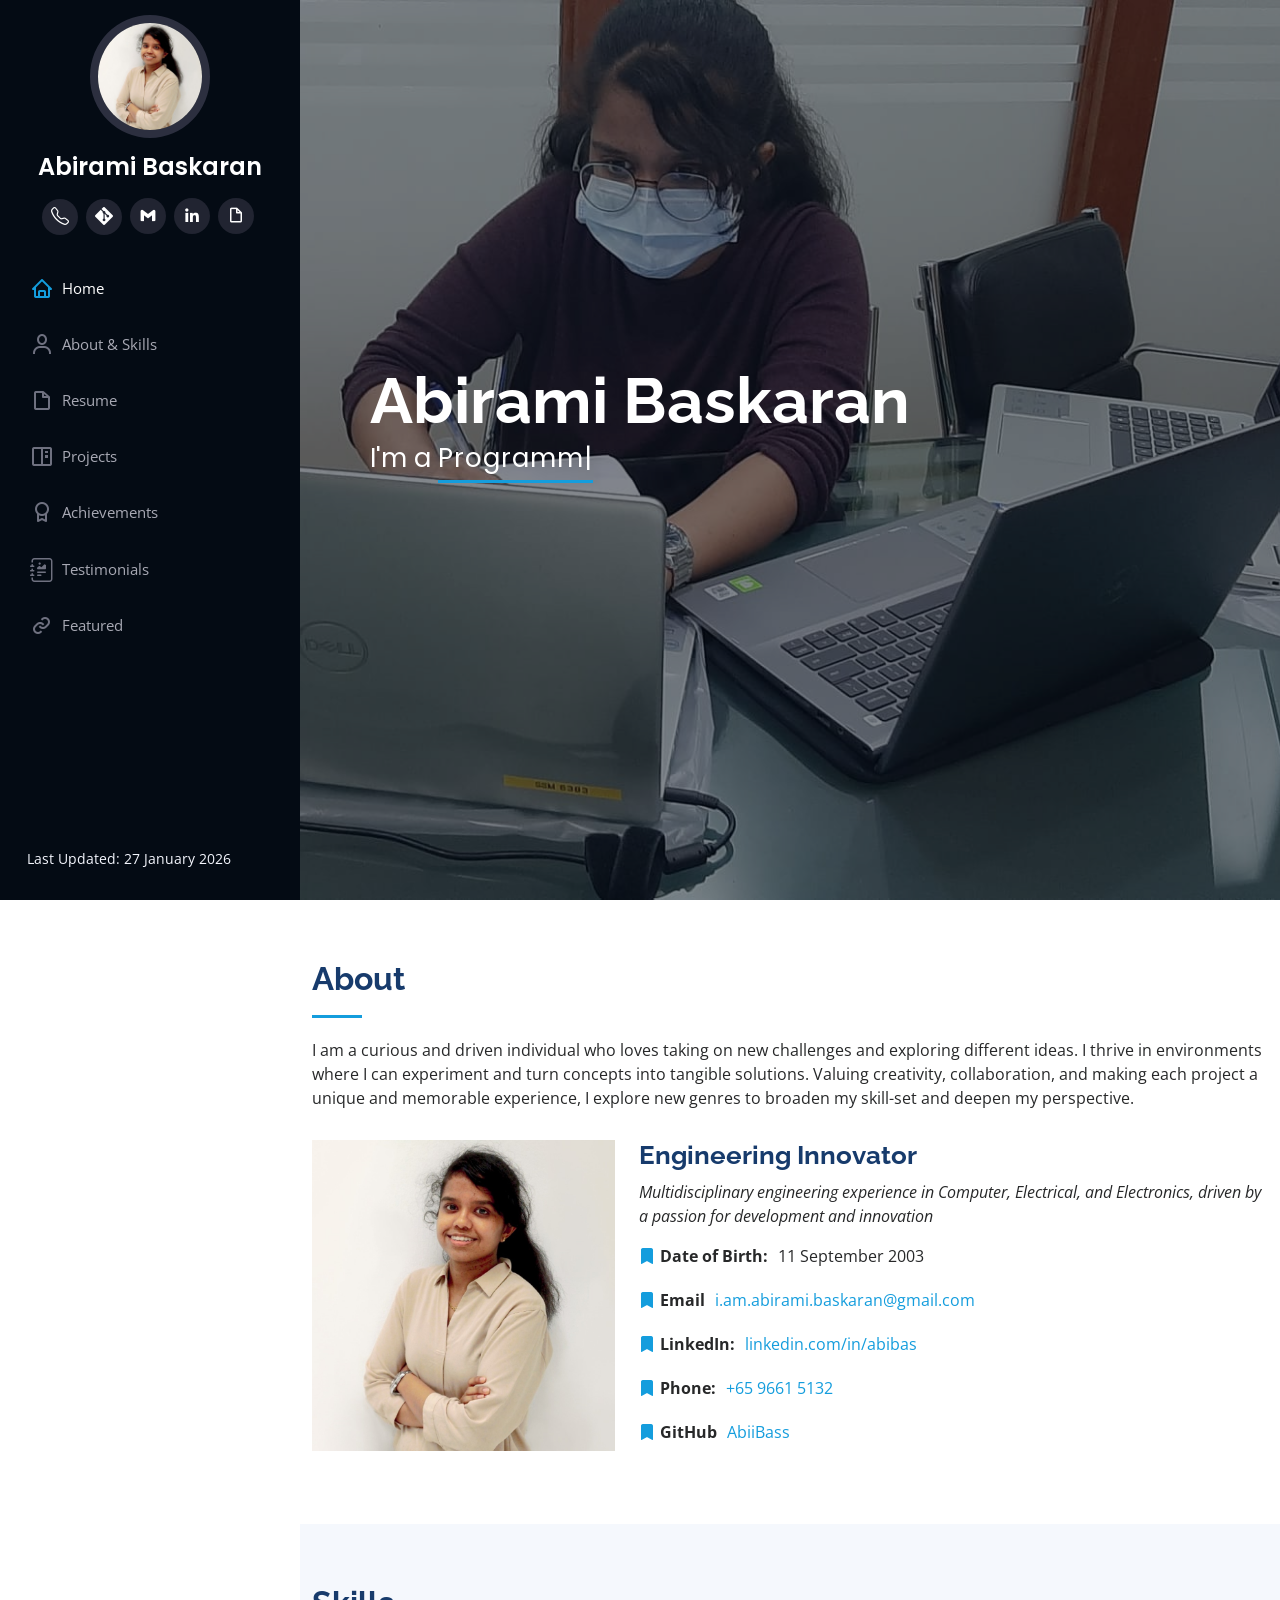
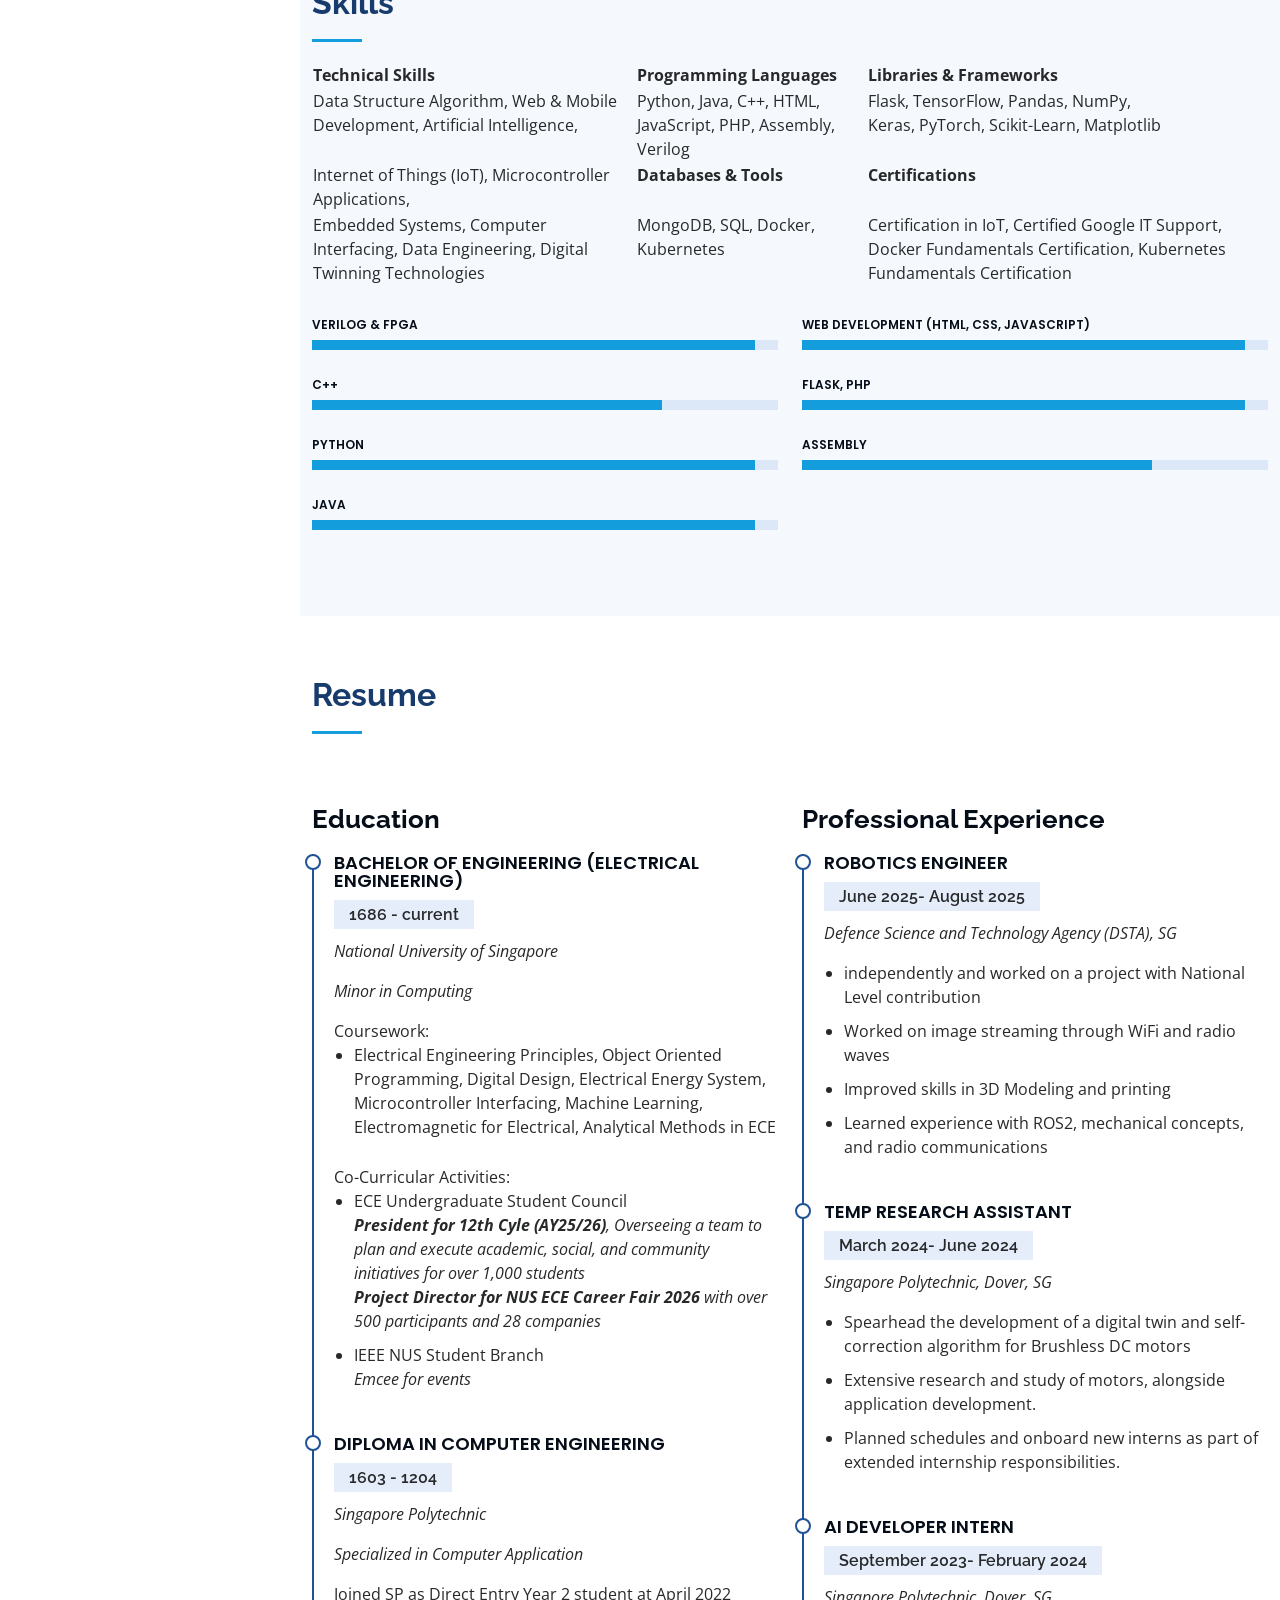
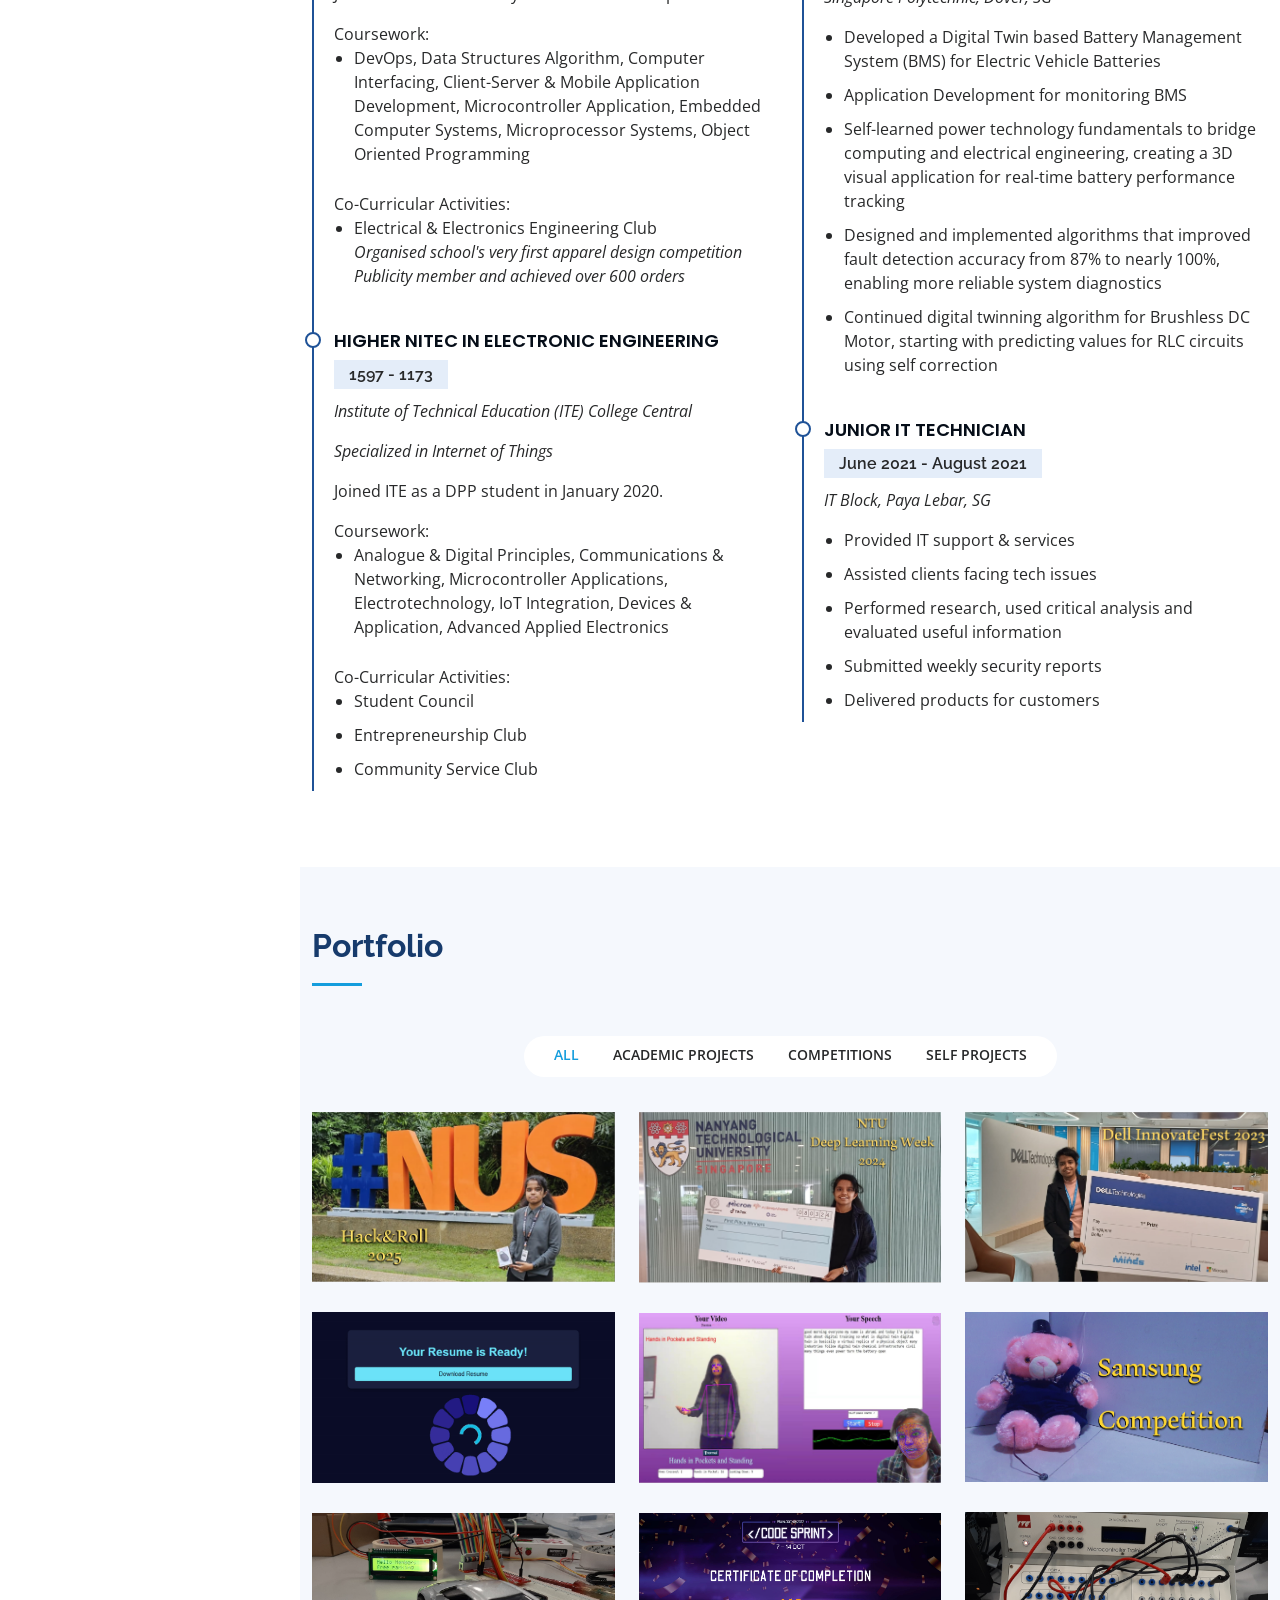
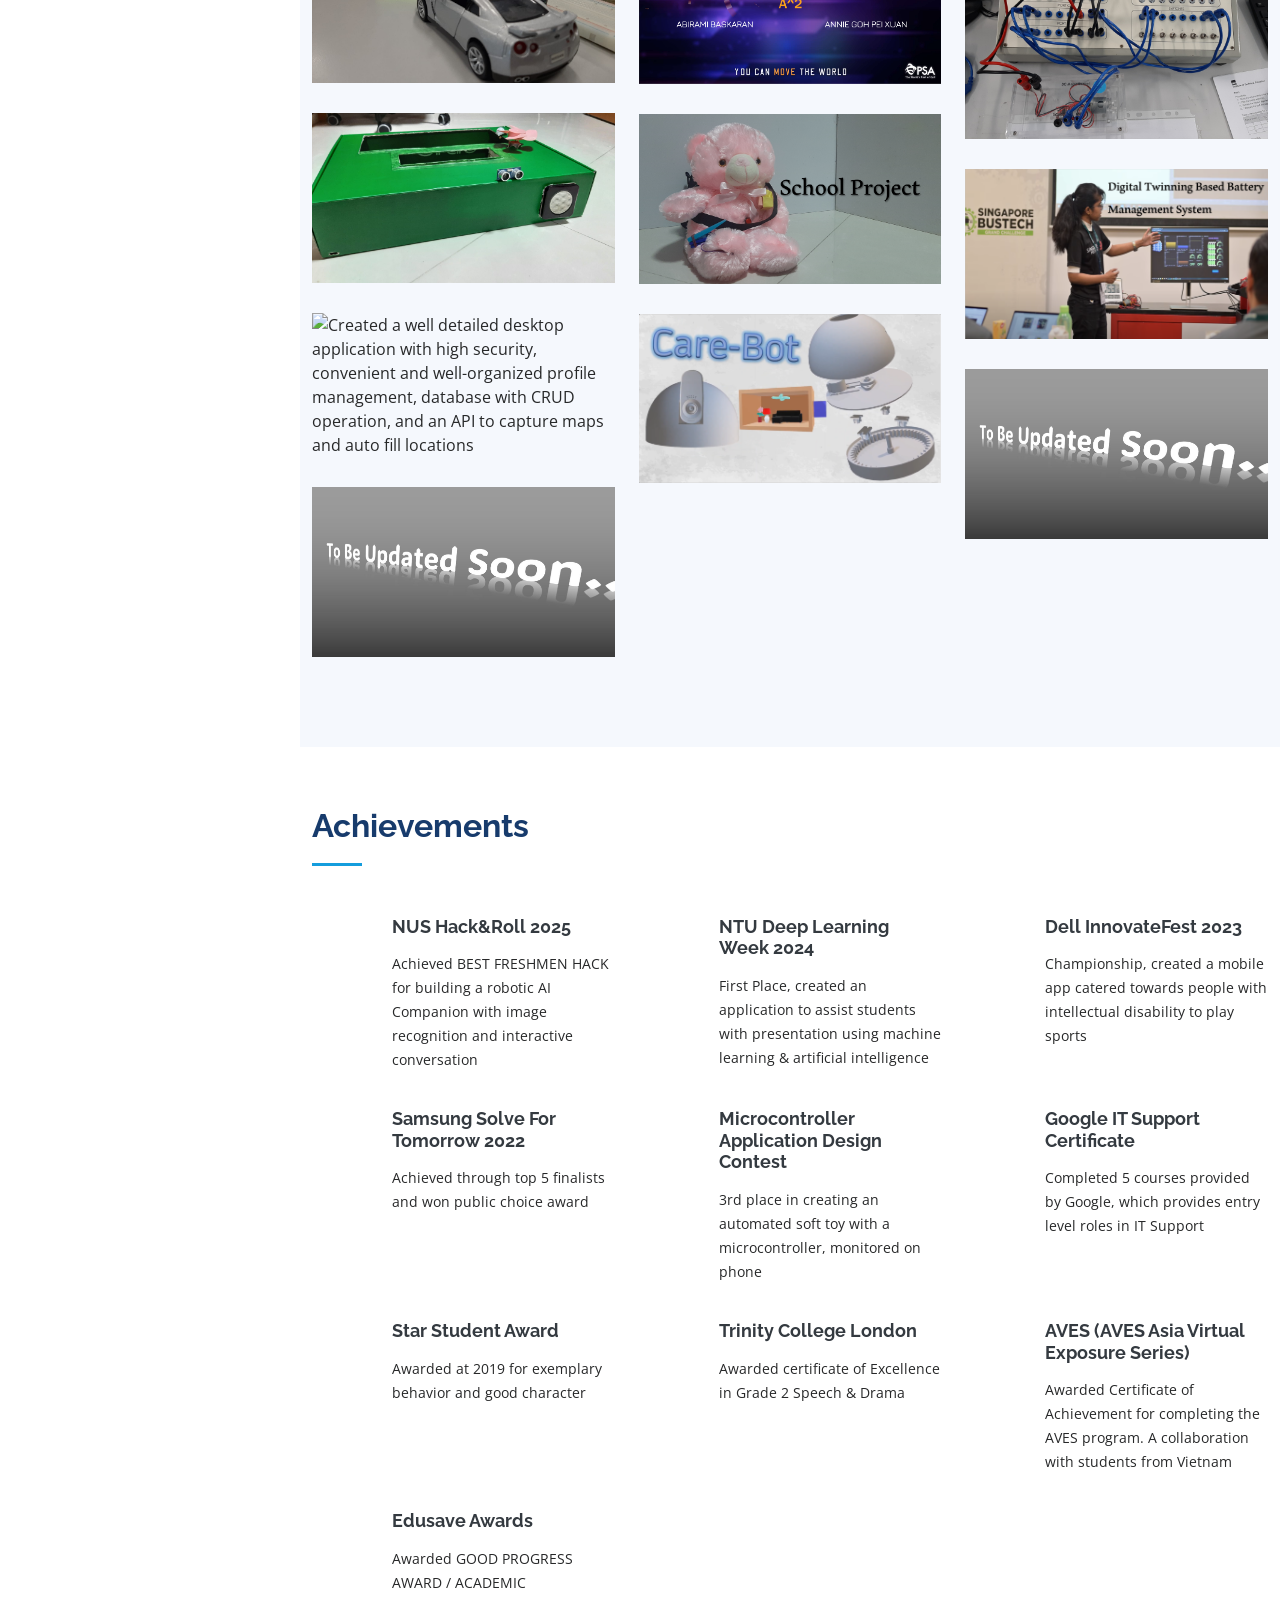
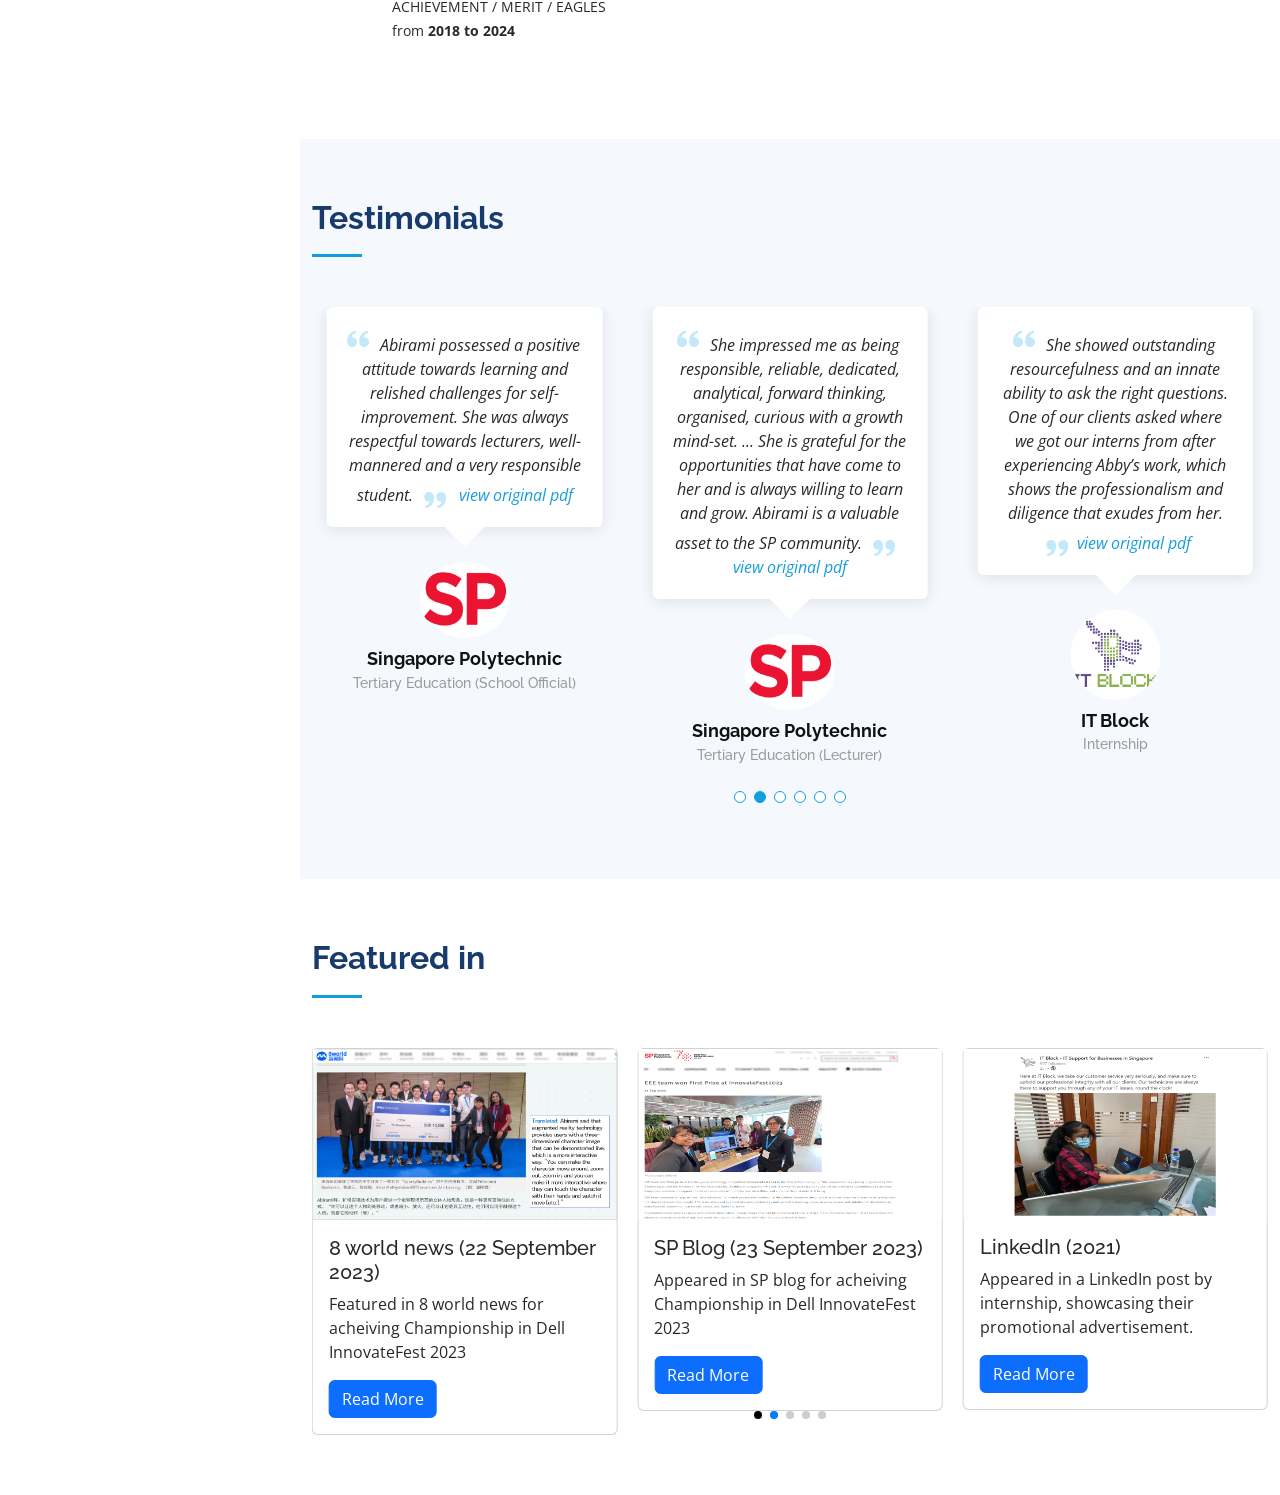
==== commit 6dc16927: "updatesoonpage" ====
--- a/index.html
+++ b/index.html
@@ -363,12 +363,11 @@
                 Co-Curricular Activities:
               <ul>
                 <li>ECE Undergraduate Student Council
-                  <br><span style="font-weight: normal; font-style: oblique;">President for AY25/26</span>
-                  <br><span style="font-weight: normal; font-style: oblique;">Project Director for NUC ECE Career Fair 2026</span>
+                  <br><span style="font-weight: normal; font-style: oblique;"><b>President for 12th Cyle (AY25/26)</b>, Overseeing a team to plan and execute academic, social, and community initiatives for over 1,000 students </span>
+                  <br><span style="font-weight: normal; font-style: oblique;"><b>Project Director for NUS ECE Career Fair 2026</b> with over 500 participants and 28 companies</span>
                 </li>
                 <li>IEEE NUS Student Branch
-                  <br><span style="font-weight: normal; font-style: oblique;">Emcee for SYWL 2025</span>
-                  <br><span style="font-weight: normal; font-style: oblique;">Emcee for RoboRoarZ 2026</span>
+                  <br><span style="font-weight: normal; font-style: oblique;">Emcee for events</span>
                 </li>
 
               </ul>
@@ -725,6 +724,13 @@
 
           <!-- UpdateSoon -->
           <div class="col-lg-4 col-md-6 portfolio-item filter-self">
+            <div class="portfolio-wrap" id="UpdateSoon">
+              <img src="assets/img/portfolio/Update_1.JPG" class="img-fluid" alt="">
+            </div>
+          </div>
+
+          <!-- UpdateSoon -->
+          <div class="col-lg-4 col-md-6 portfolio-item filter-sch">
             <div class="portfolio-wrap" id="UpdateSoon">
               <img src="assets/img/portfolio/Update_1.JPG" class="img-fluid" alt="">
             </div>
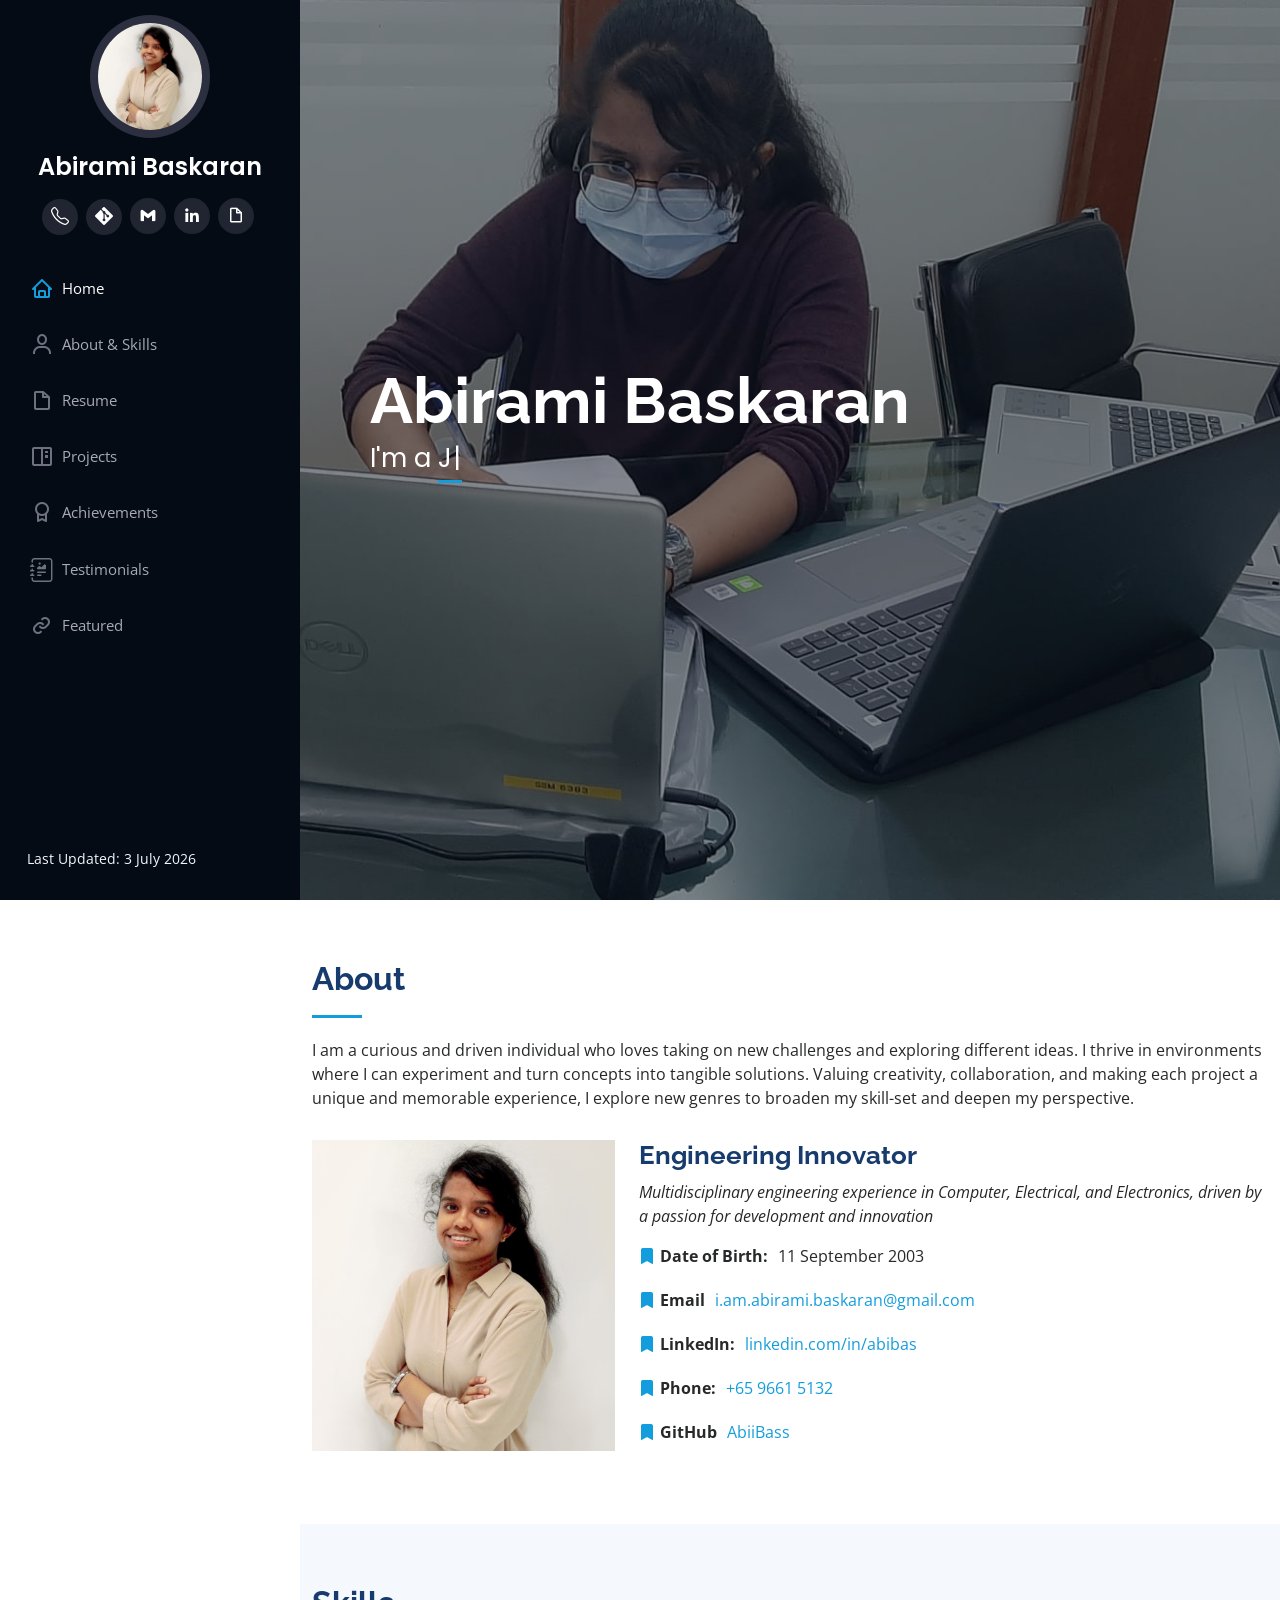
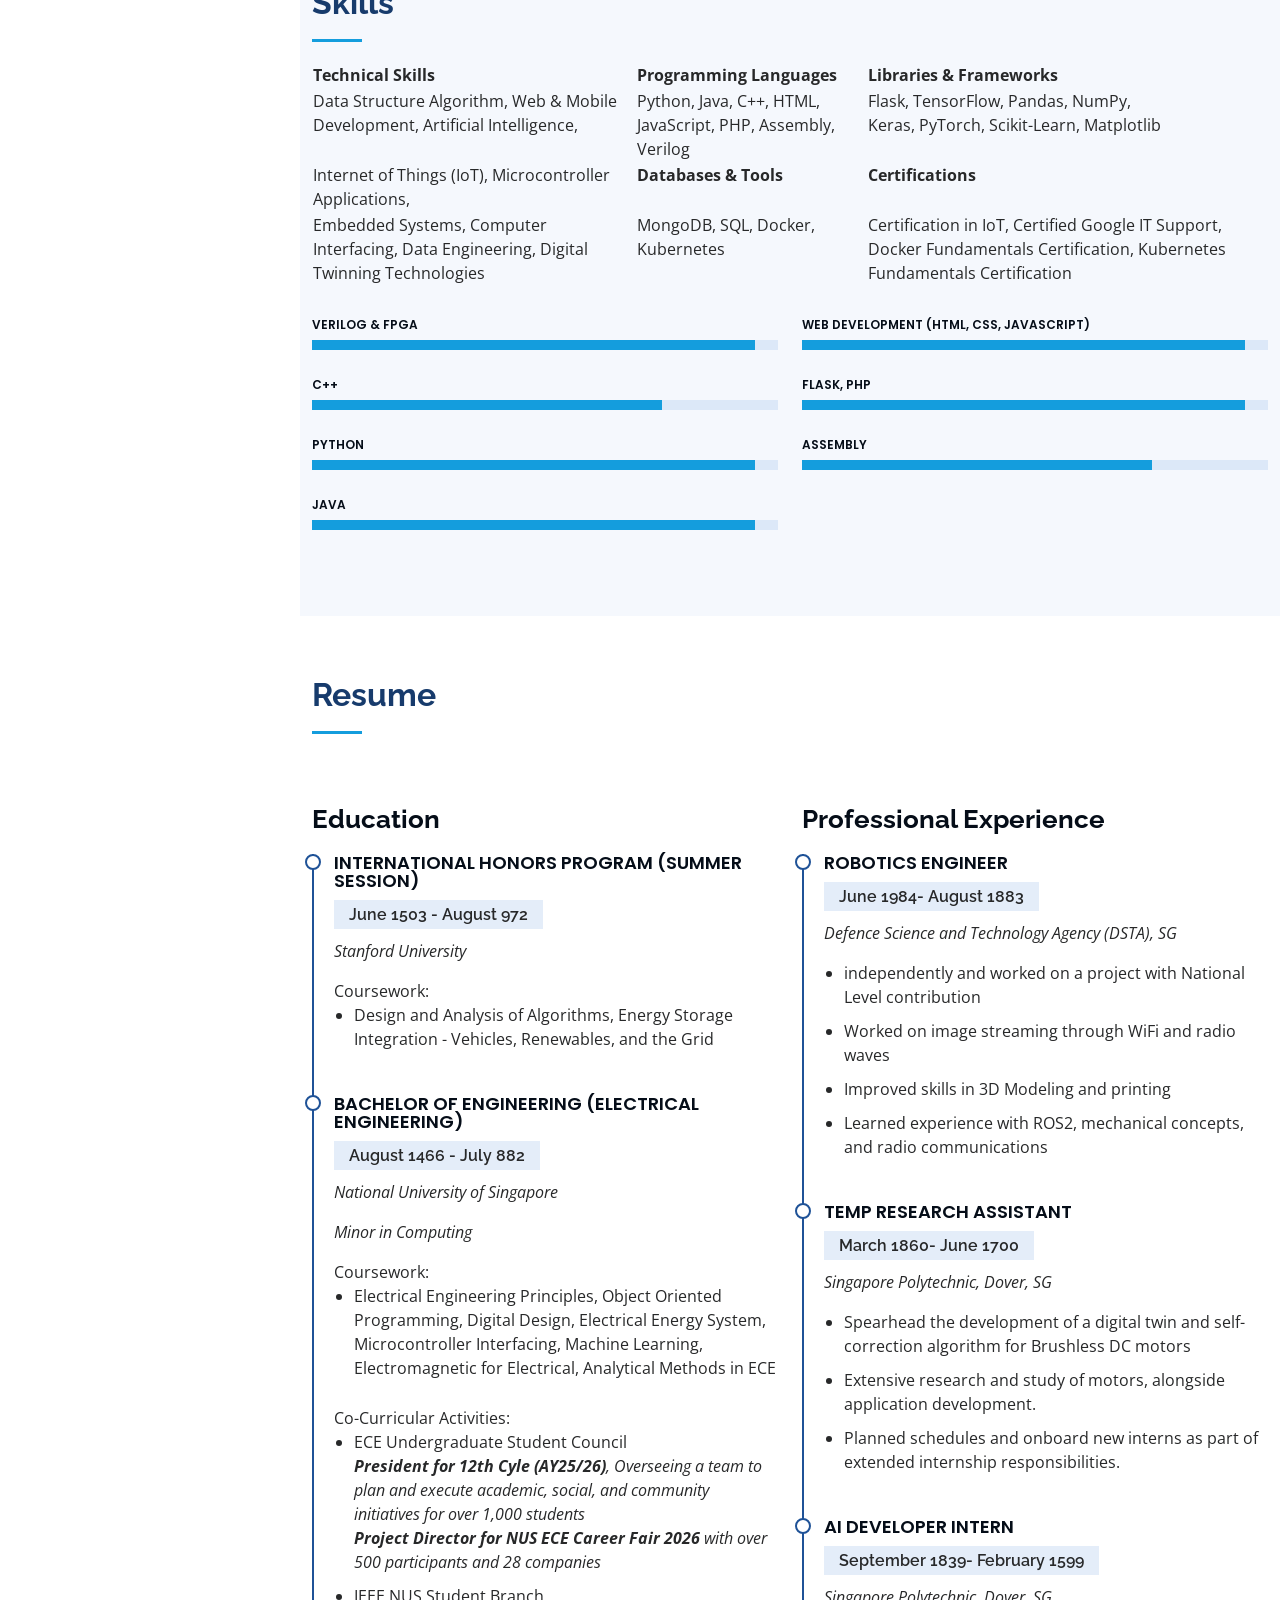
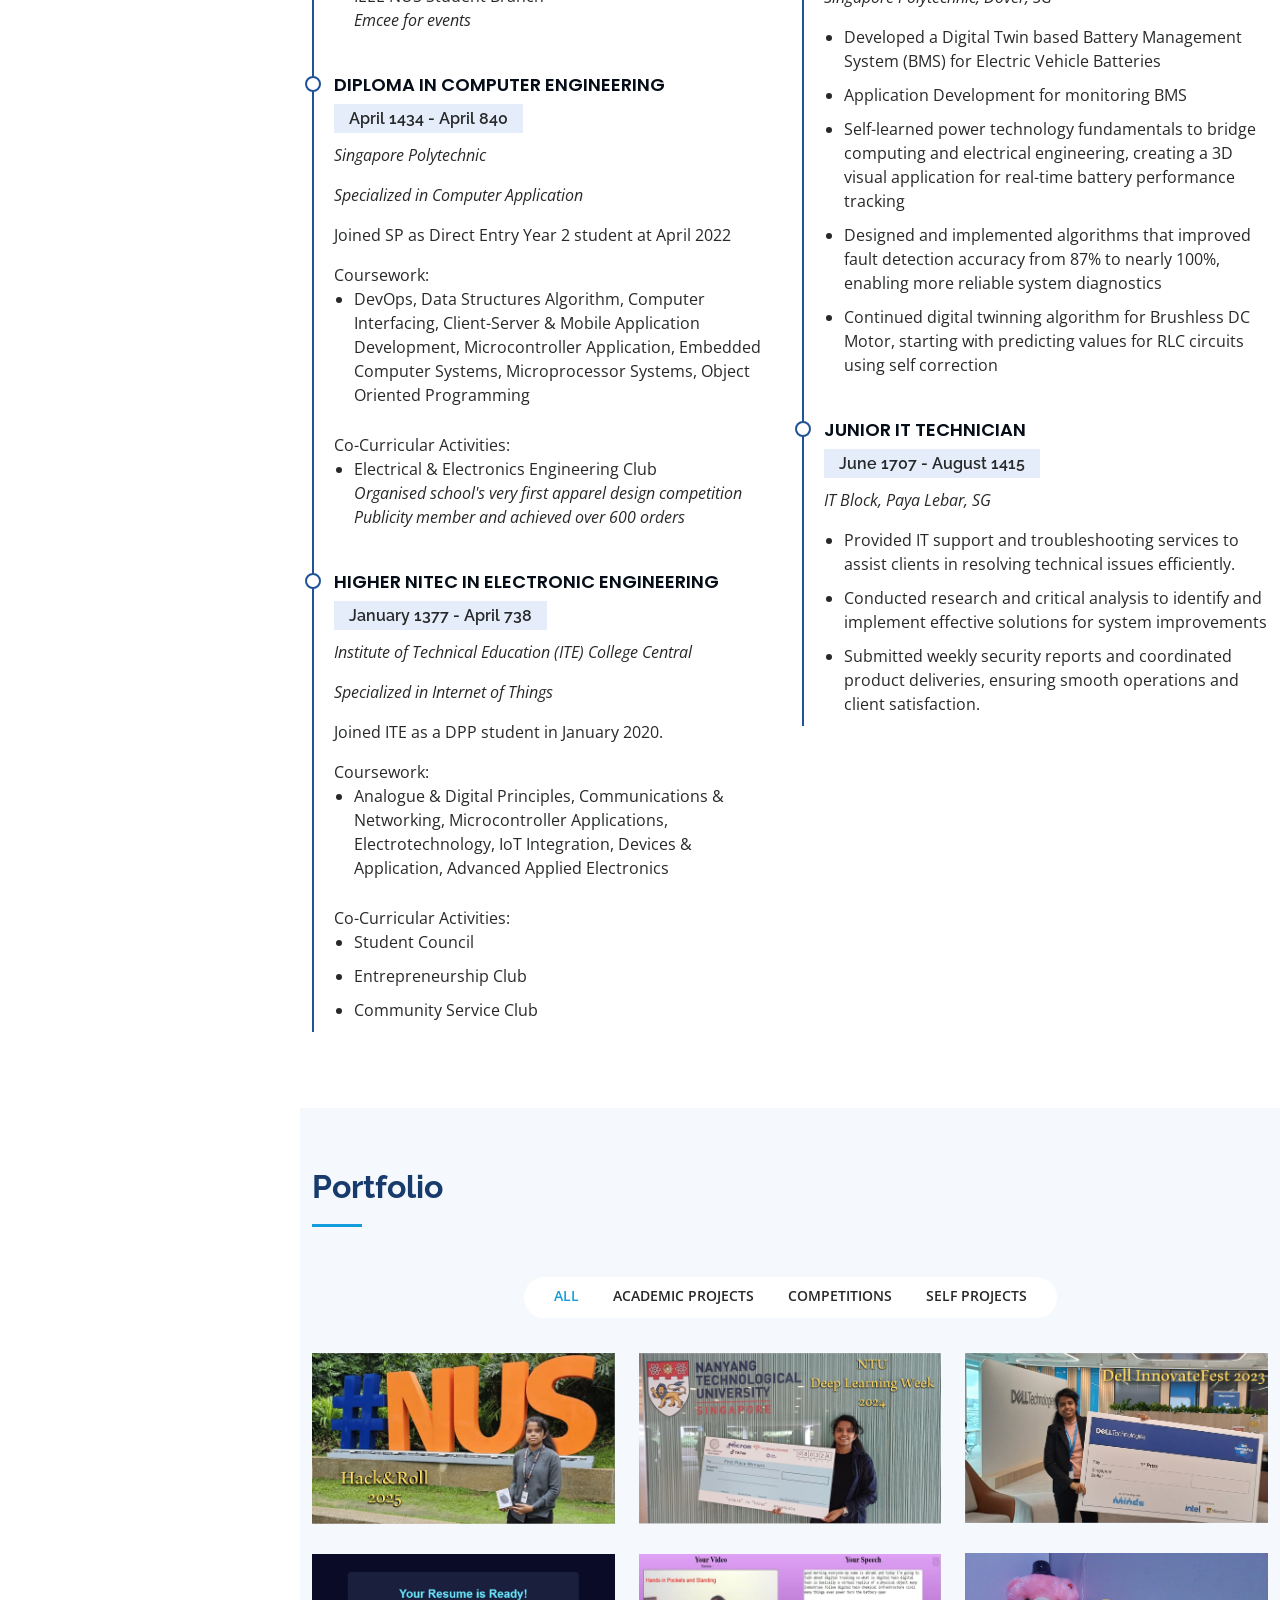
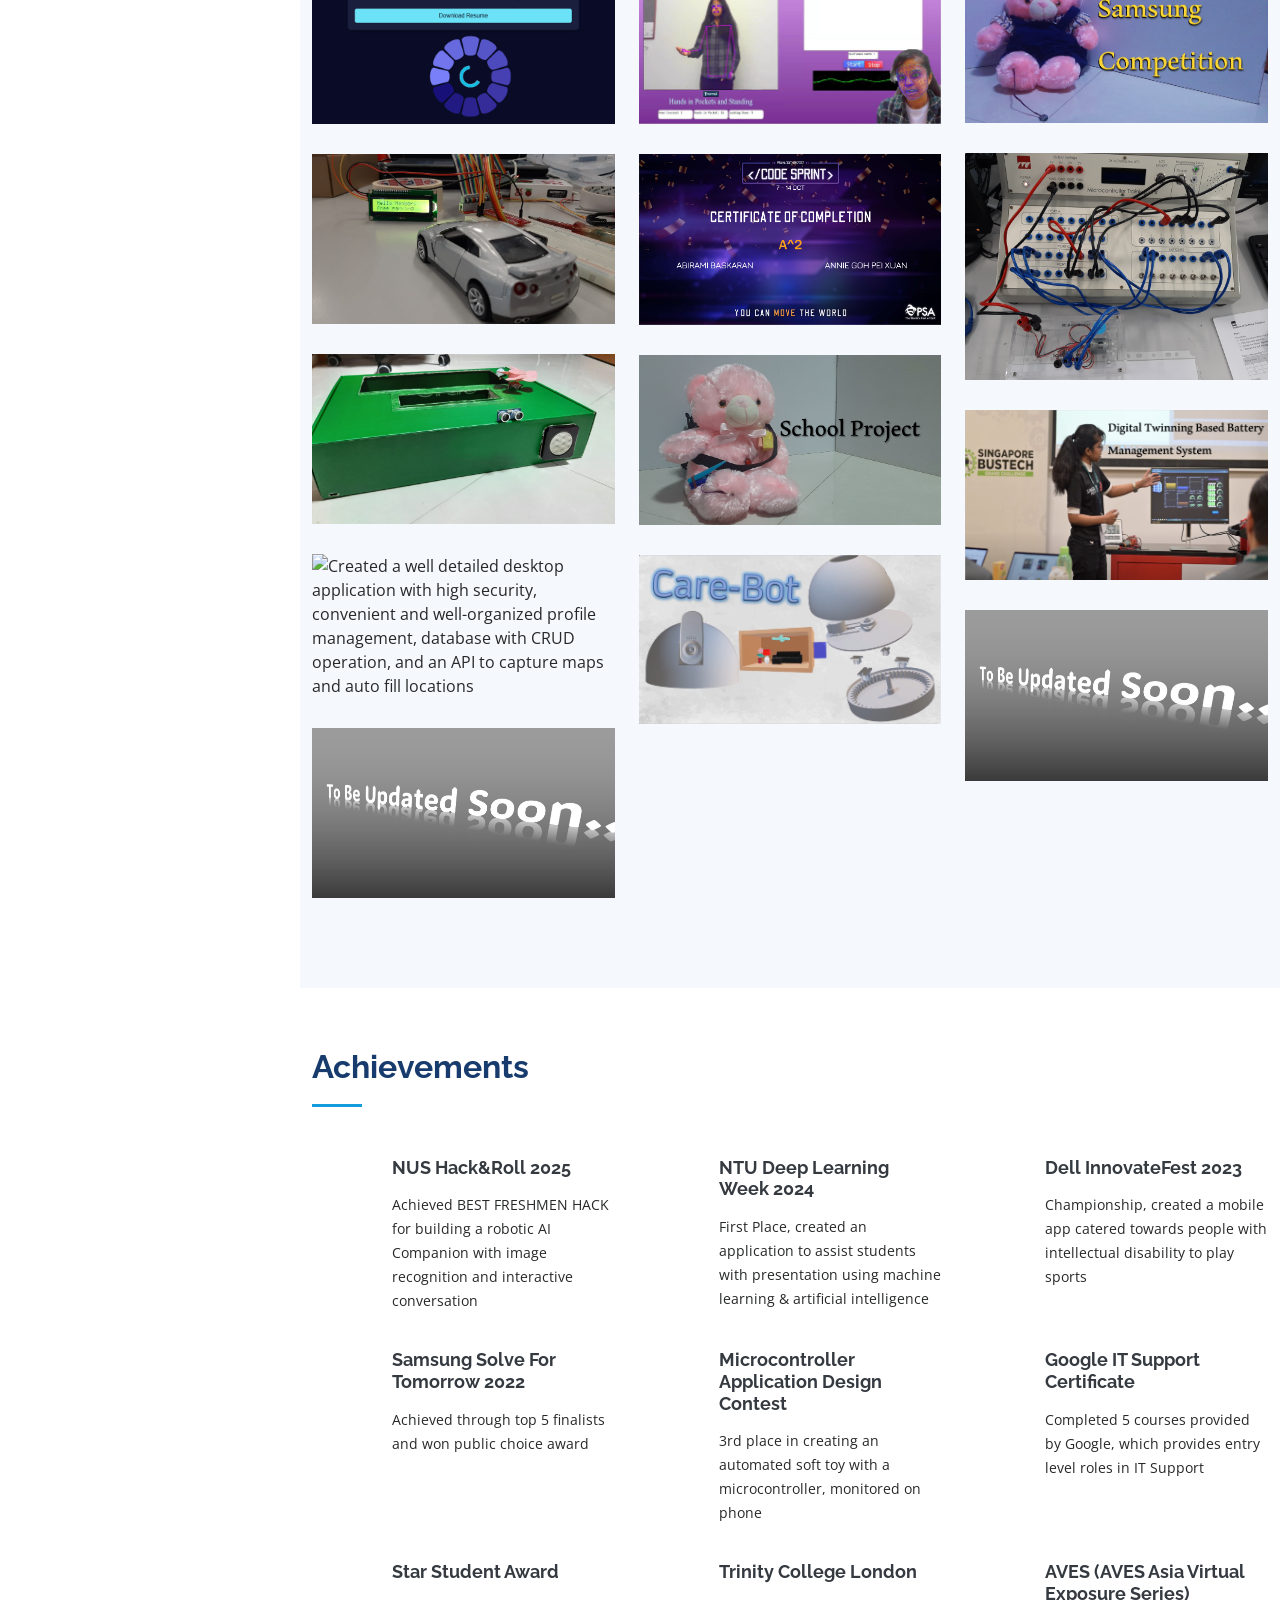
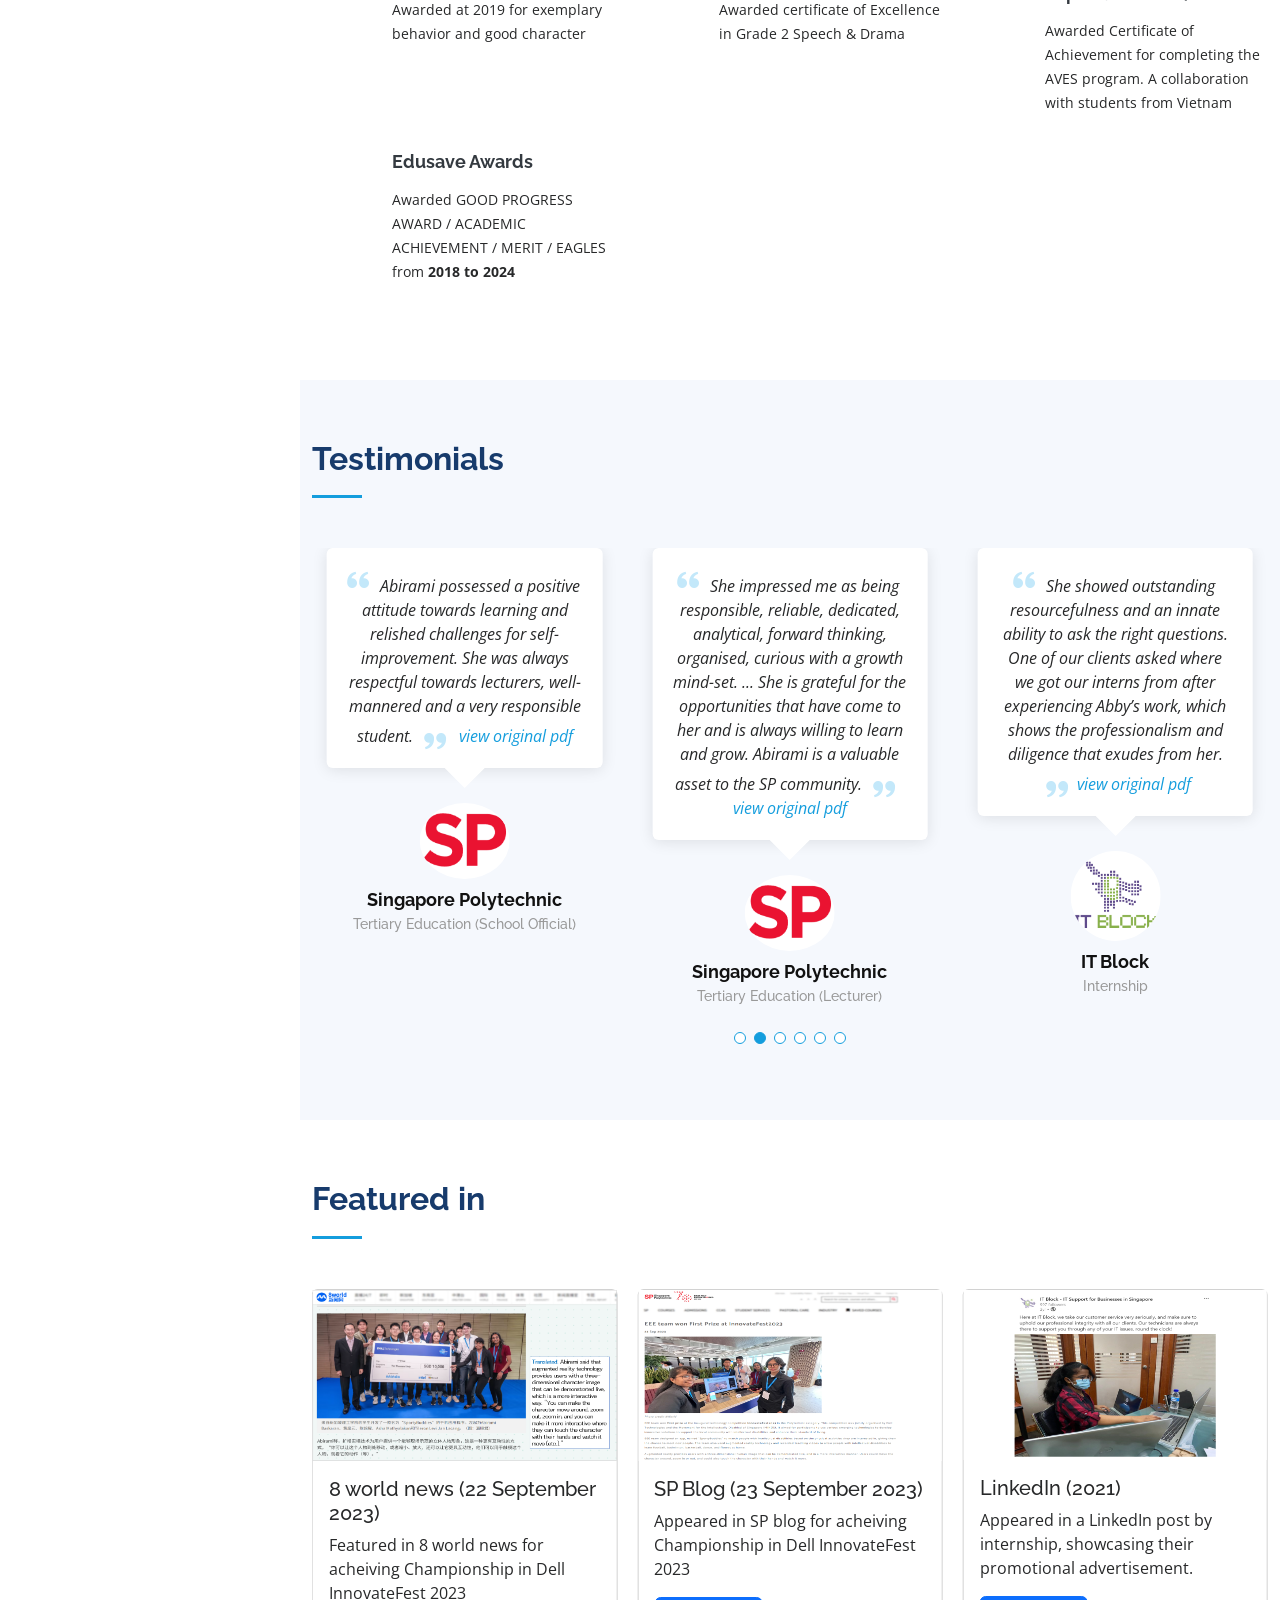
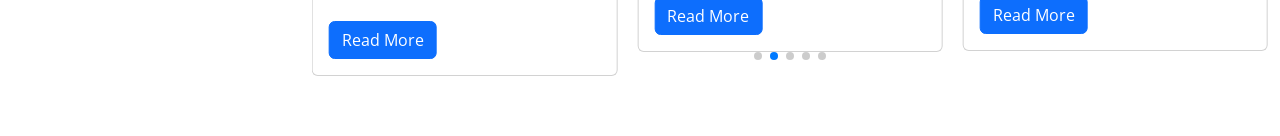
==== commit 3a5acb70: "3rd_July_2026_1240AM" ====
--- a/index.html
+++ b/index.html
@@ -347,12 +347,28 @@
             </div> -->
 
             <h3 class="resume-title">Education</h3>
+            
+            <!-- Stanford University -->
+             <div class="resume-item">
+              <h4>International Honors Program (Summer Session)</h4>
+              <h5>June <span data-purecounter-start="1000" data-purecounter-end="2026" data-purecounter-duration="2"
+                  class="purecounter"></span> - August <span data-purecounter-start="0" data-purecounter-end="2026"
+                  data-purecounter-duration="2" class="purecounter"></span>
+              </h5><br />
+              <p><em>Stanford University</em></p>
+              Coursework:
+              <ul>
+                <li>Design and Analysis of Algorithms, Energy Storage Integration - Vehicles, Renewables, and the Grid</li>
+              </ul>
+              
+            </div>
 
             <!-- National University of Singapore -->
             <div class="resume-item">
               <h4>Bachelor of Engineering  (Electrical Engineering)</h4>
-              <h5><span data-purecounter-start="1000" data-purecounter-end="2024" data-purecounter-duration="2"
-                  class="purecounter"></span> - current
+              <h5>August <span data-purecounter-start="1000" data-purecounter-end="2024" data-purecounter-duration="2"
+                  class="purecounter"></span> - July <span data-purecounter-start="0" data-purecounter-end="2027"
+                  data-purecounter-duration="2" class="purecounter"></span>
               </h5><br />
               <p><em>National University of Singapore</em></p>
               <p><em>Minor in Computing</em></p>
@@ -377,8 +393,8 @@
             <!-- Singapore Poly -->
             <div class="resume-item">
               <h4>Diploma in Computer Engineering</h4>
-              <h5><span data-purecounter-start="1000" data-purecounter-end="2022" data-purecounter-duration="2"
-                  class="purecounter"></span> - <span data-purecounter-start="0" data-purecounter-end="2024"
+              <h5>April <span data-purecounter-start="1000" data-purecounter-end="2022" data-purecounter-duration="2"
+                  class="purecounter"></span> - April <span data-purecounter-start="0" data-purecounter-end="2024"
                   data-purecounter-duration="2" class="purecounter"></span>
               </h5><br />
               <!-- <h5>Current GPA : 4.0 | Cummulative GPA : 3.63</h5> -->
@@ -402,8 +418,8 @@
             <!-- ITE CC -->
             <div class="resume-item">
               <h4>Higher Nitec in Electronic Engineering</h4>
-              <h5><span data-purecounter-start="1000" data-purecounter-end="2020" data-purecounter-duration="2"
-                  class="purecounter"></span> - <span data-purecounter-start="0" data-purecounter-end="2022"
+              <h5>January <span data-purecounter-start="1000" data-purecounter-end="2020" data-purecounter-duration="2"
+                  class="purecounter"></span> - April <span data-purecounter-start="0" data-purecounter-end="2022"
                   data-purecounter-duration="2" class="purecounter"></span>
               </h5><br />
               <!-- <h5>Current GPA : 4.00 | Cummulative GPA : 3.608</h5> -->
@@ -484,11 +500,9 @@
                   data-purecounter-duration="1" class="purecounter"></span></h5>
               <p><em>IT Block, Paya Lebar, SG</em></p>
               <ul>
-                <li>Provided IT support & services</li>
-                <li>Assisted clients facing tech issues </li>
-                <li>Performed research, used critical analysis and evaluated useful information</li>
-                <li>Submitted weekly security reports</li>
-                <li>Delivered products for customers</li>
+                <li>Provided IT support and troubleshooting services to assist clients in resolving technical issues efficiently.</li>
+                <li>Conducted research and critical analysis to identify and implement effective solutions for system improvements</li>
+                <li>Submitted weekly security reports and coordinated product deliveries, ensuring smooth operations and client satisfaction.</li>
               </ul>
             </div>
 
@@ -1061,7 +1075,7 @@
   <!-- ======= Footer ======= -->
   <footer id="footer">
     <div class="container">
-      <p>Last Updated: 27 January 2026</p>
+      <p>Last Updated: 3 July 2026</p>
     </div>
   </footer>
   <!-- End  Footer -->
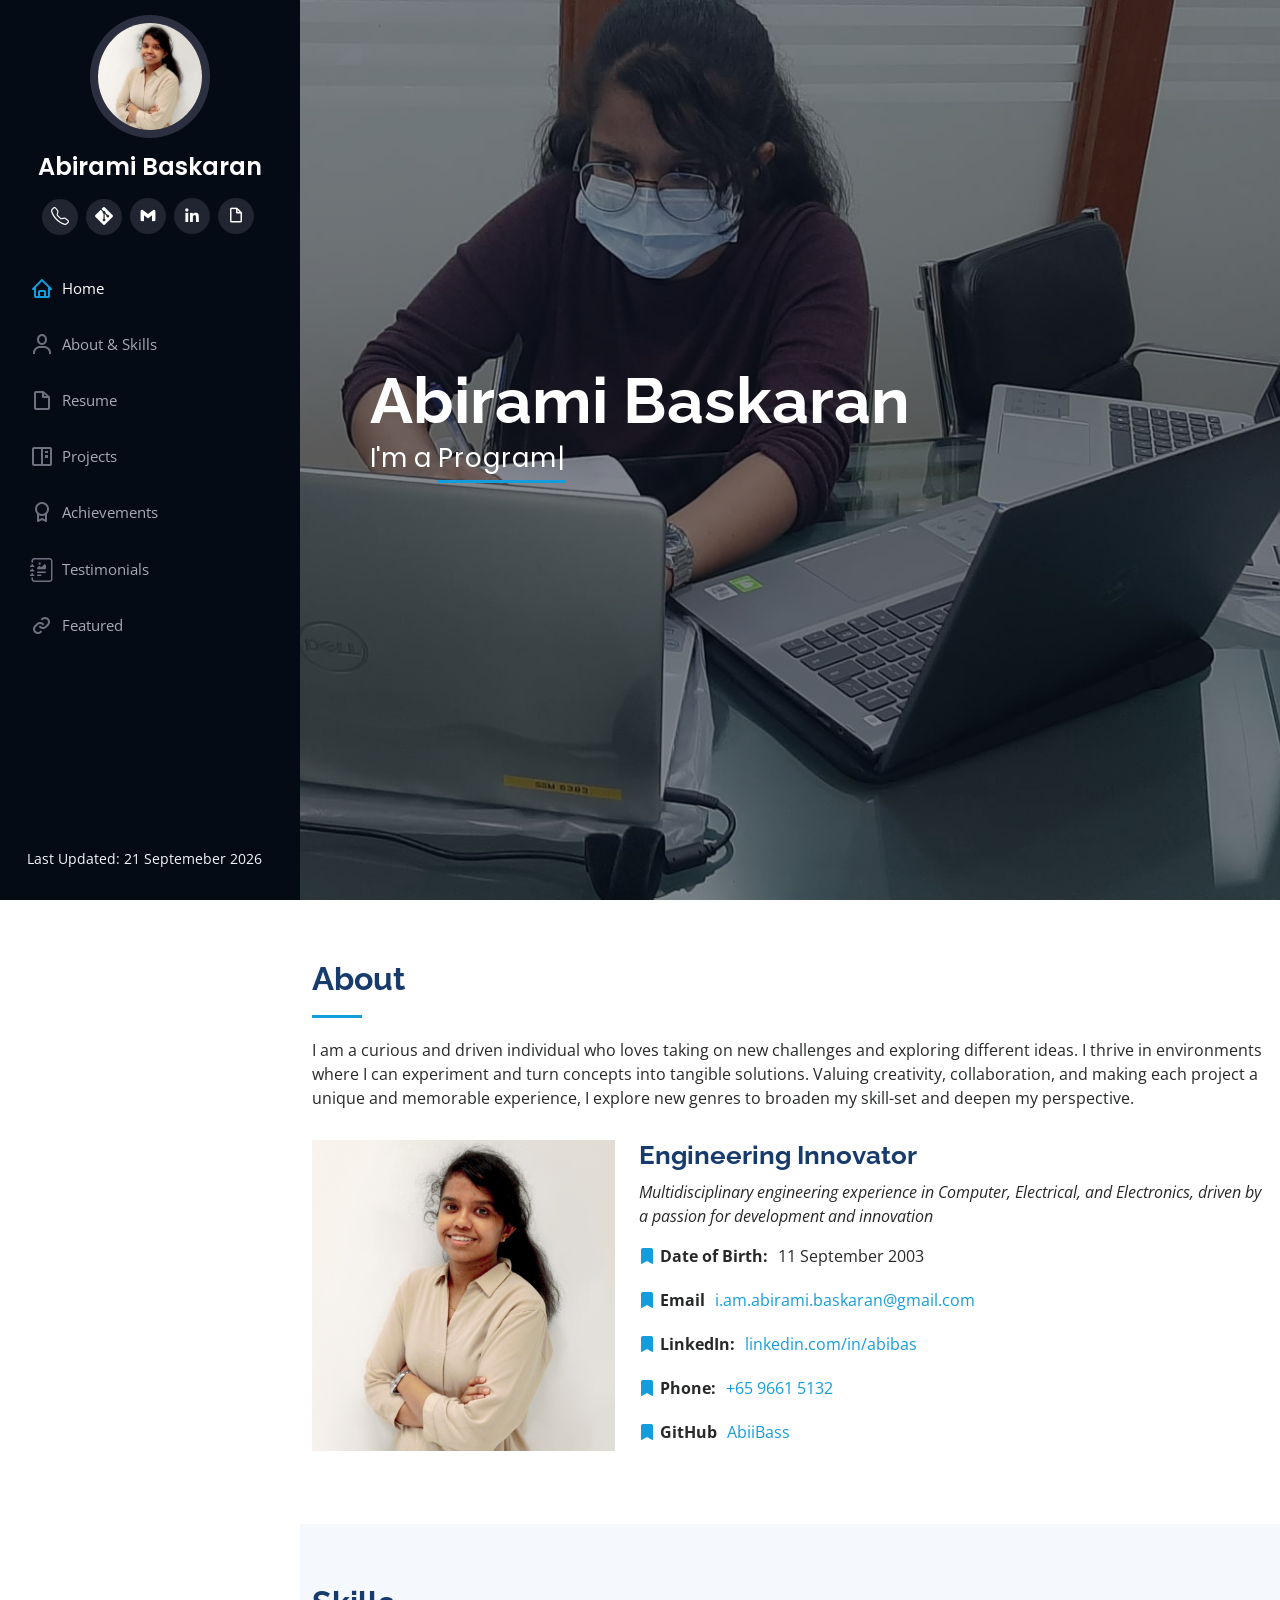
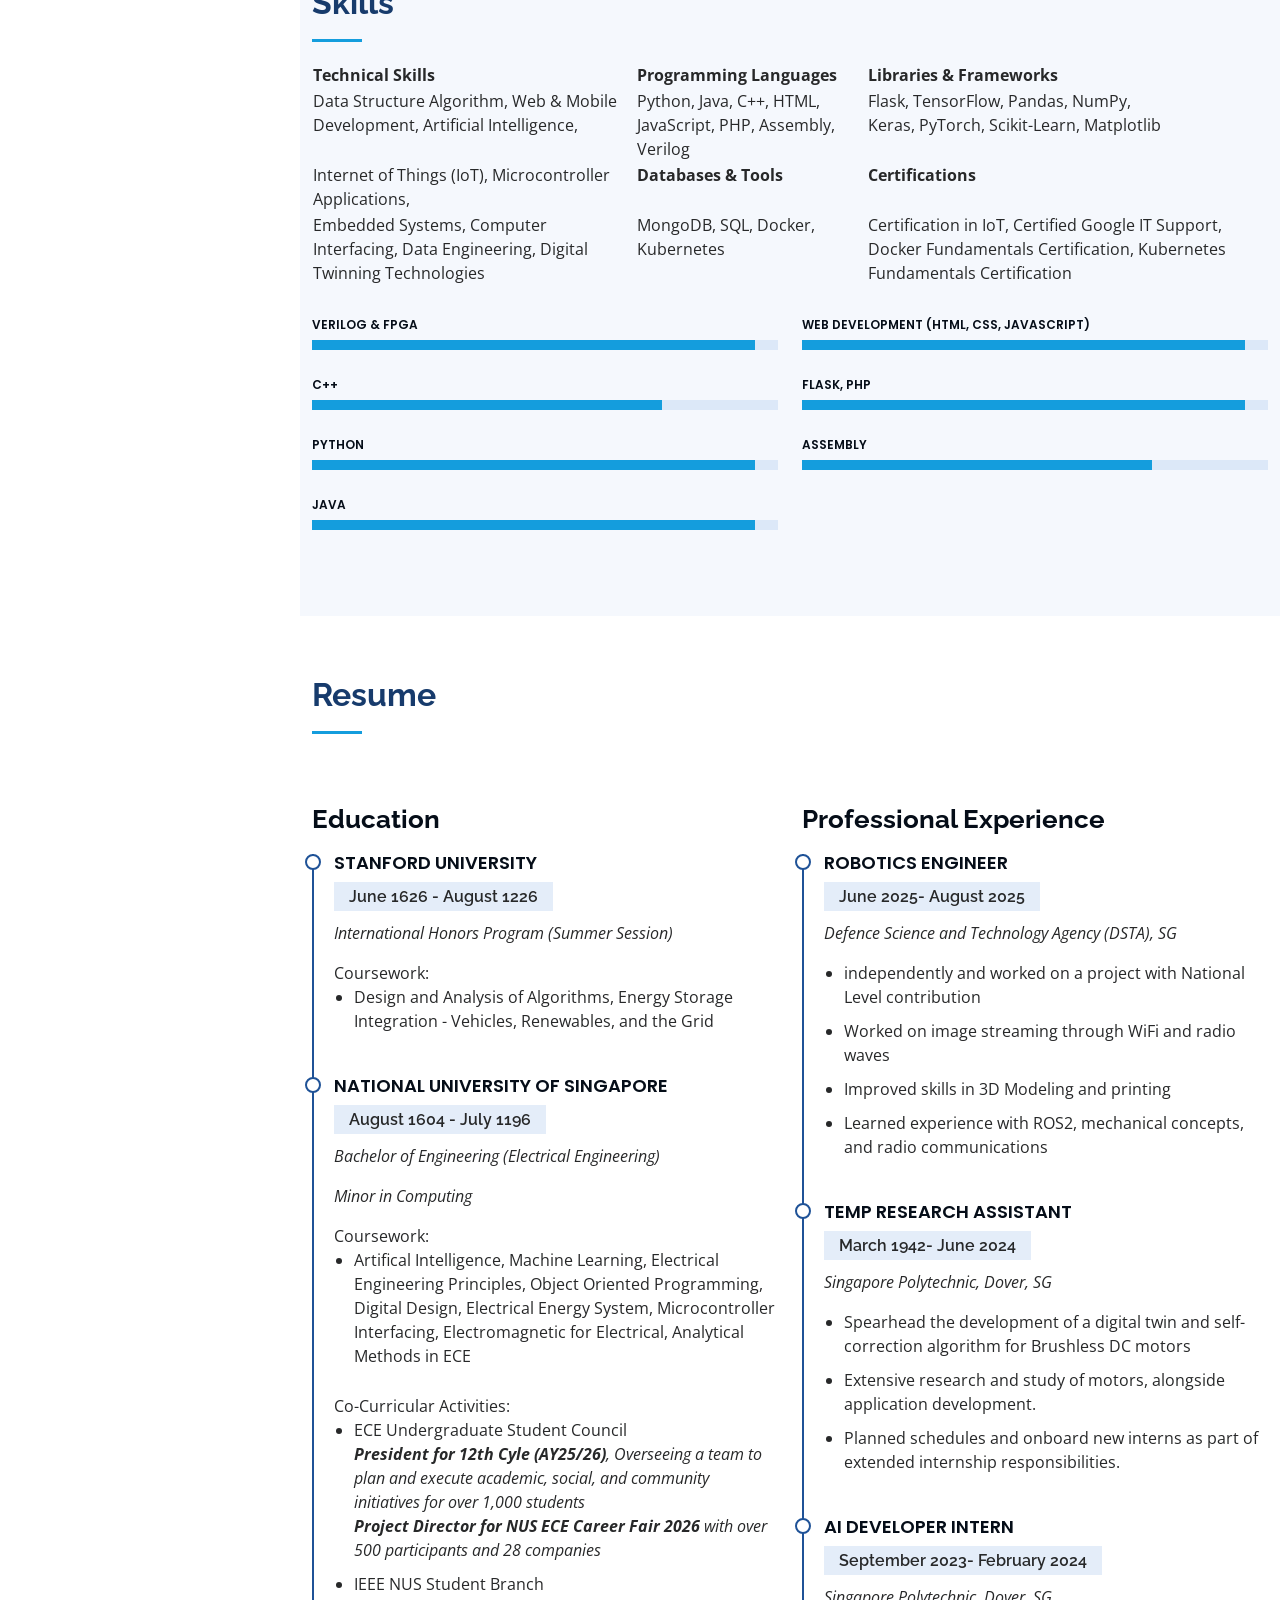
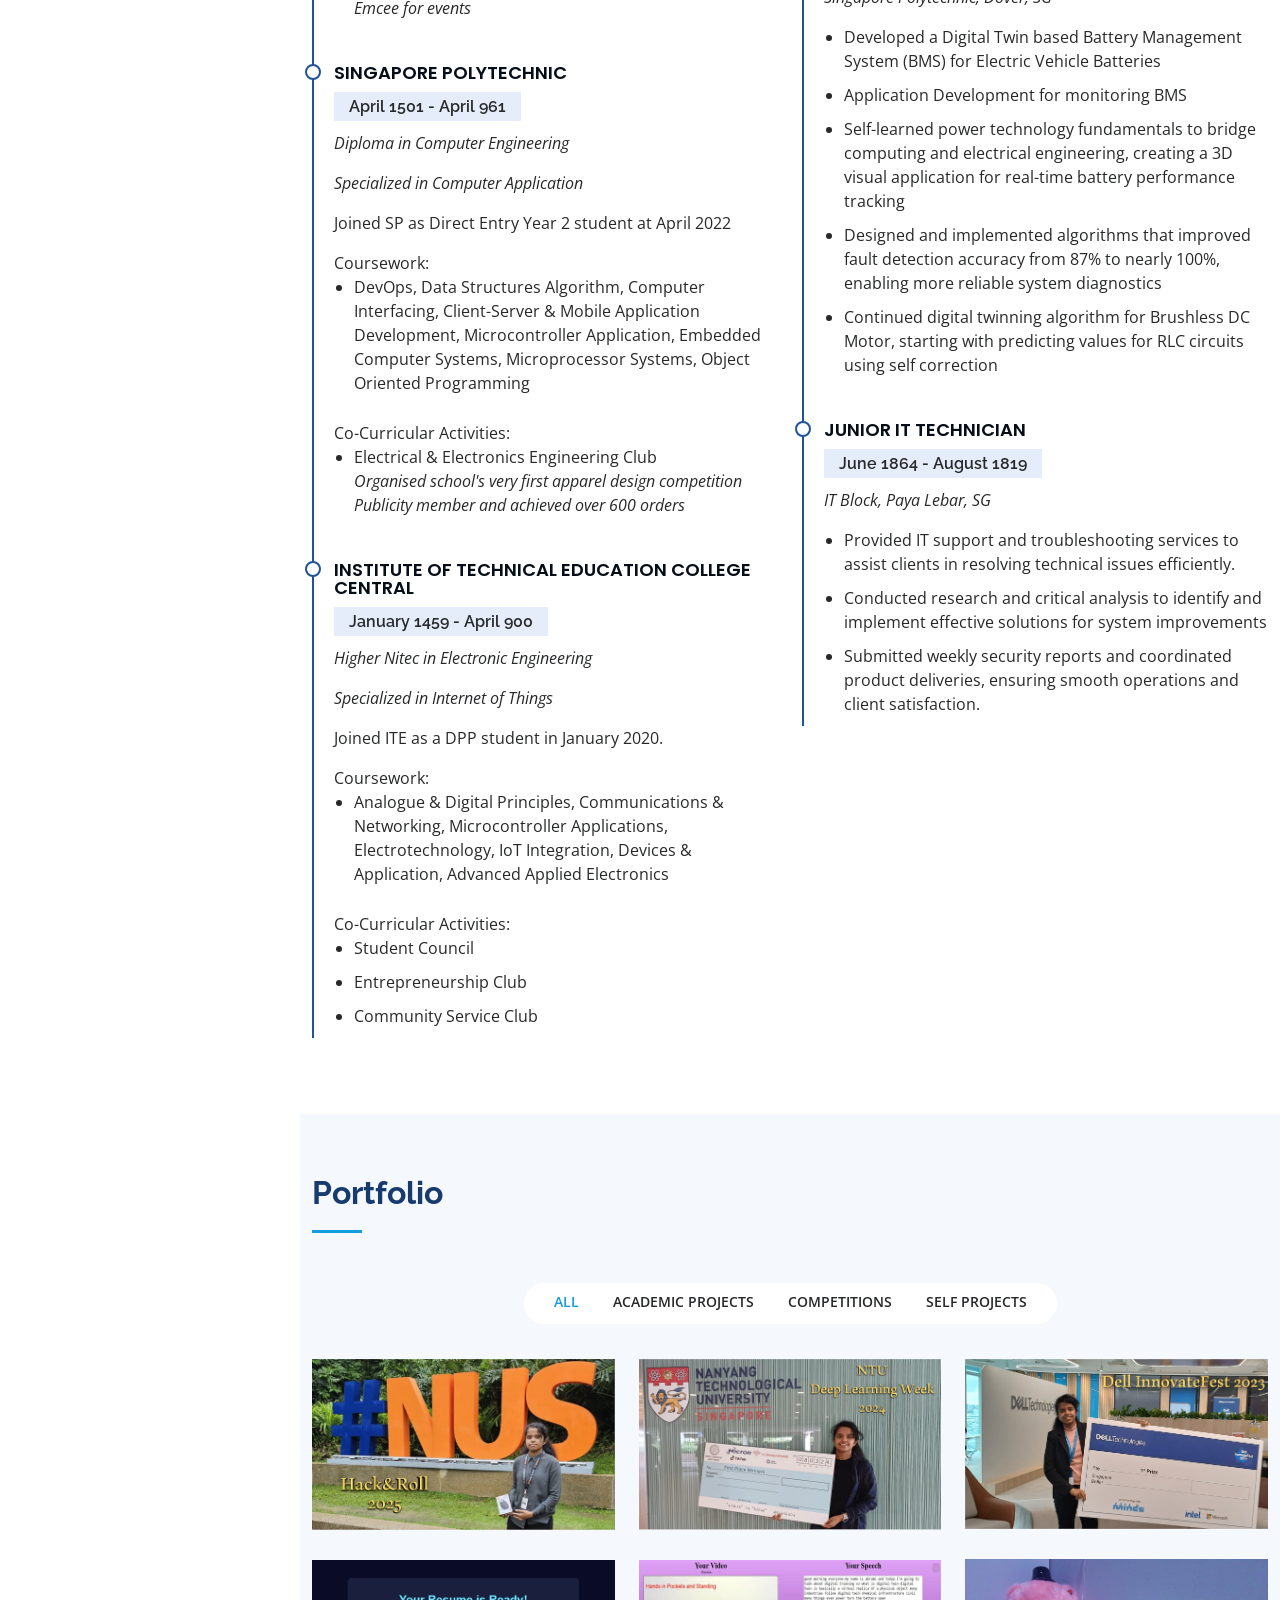
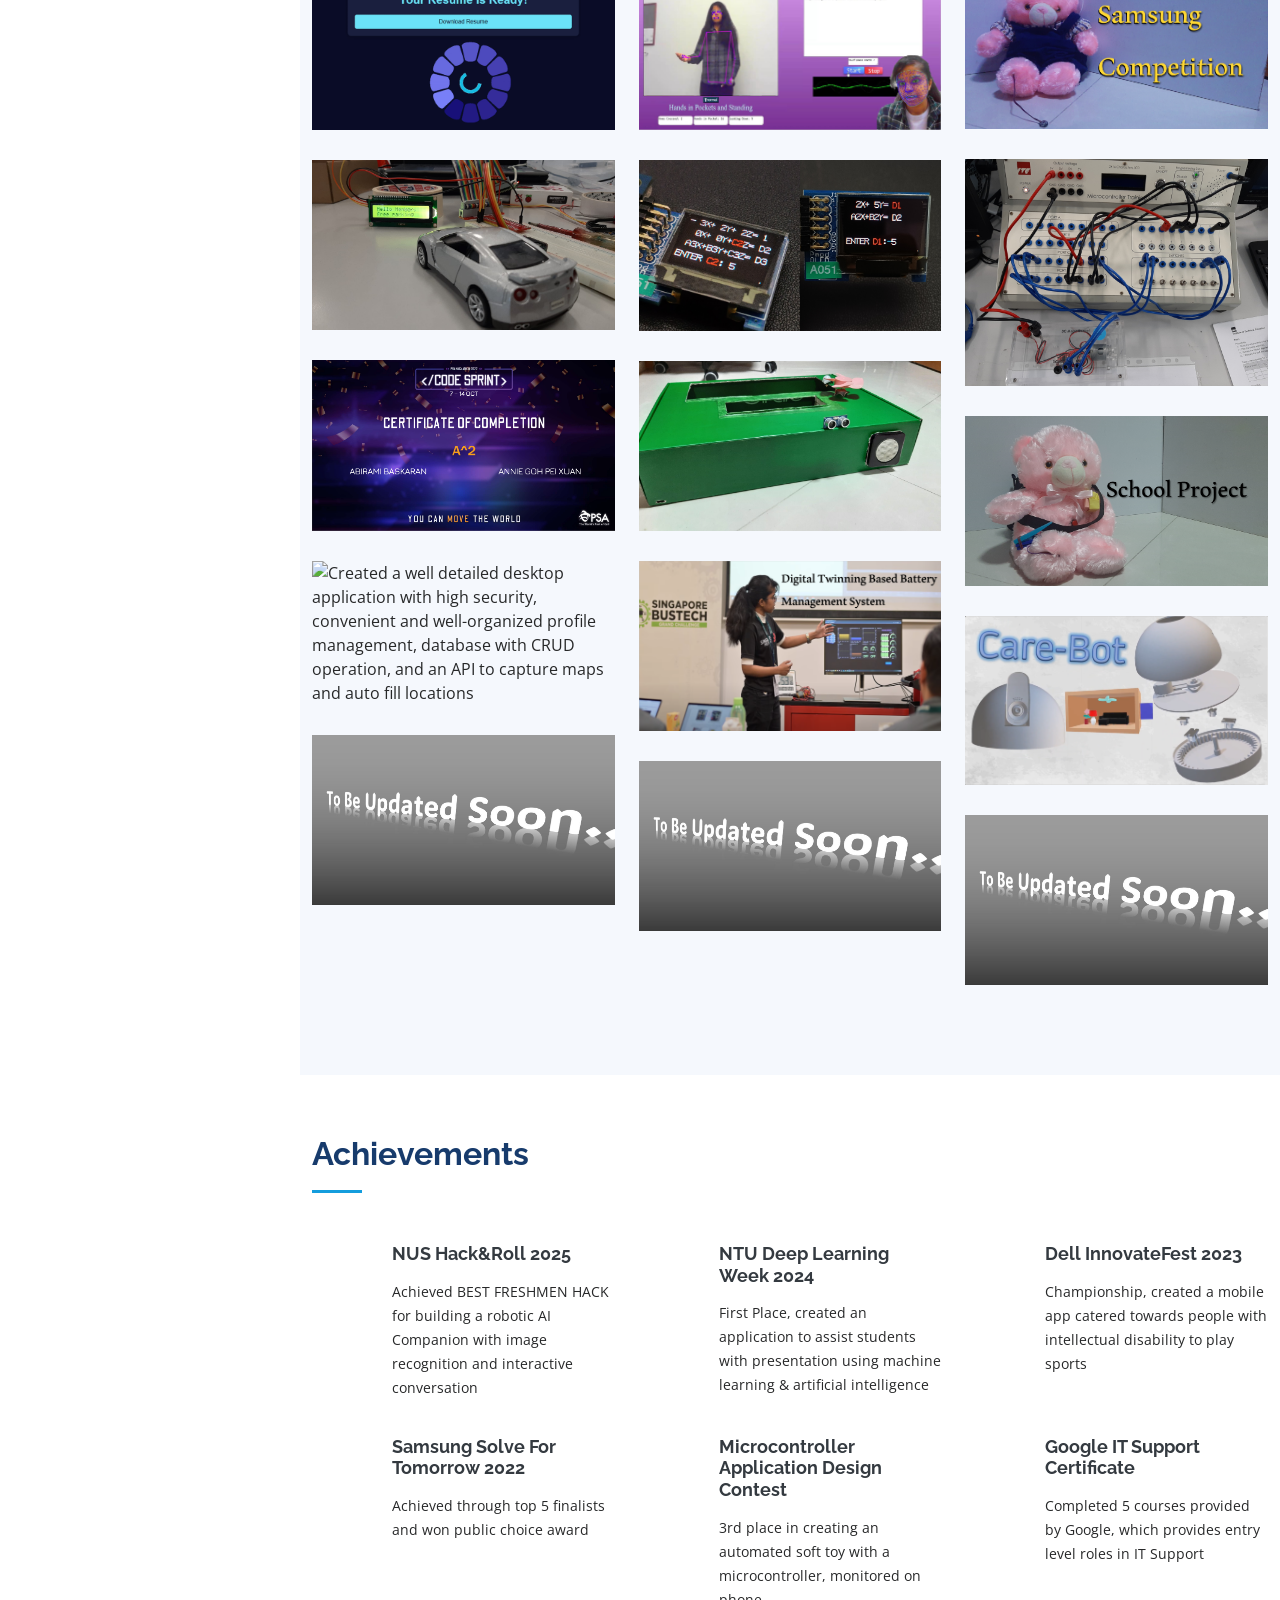
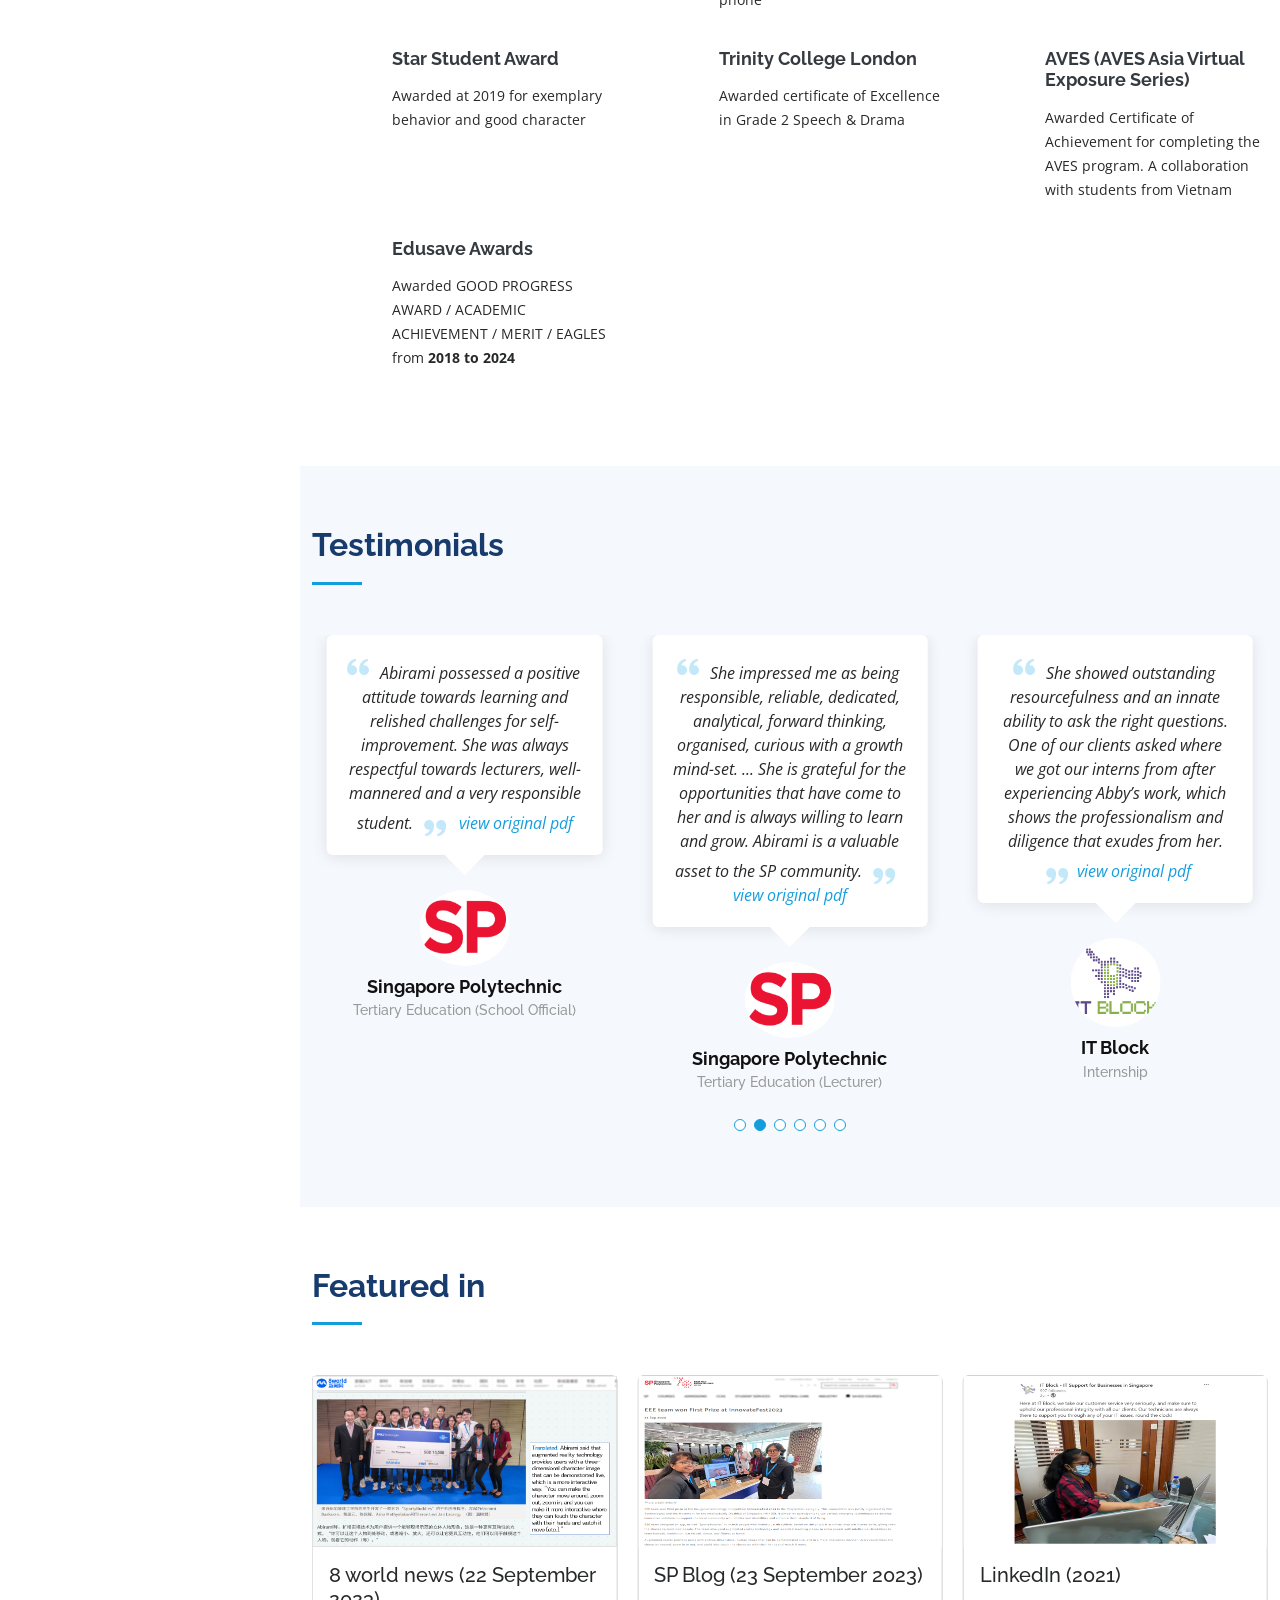
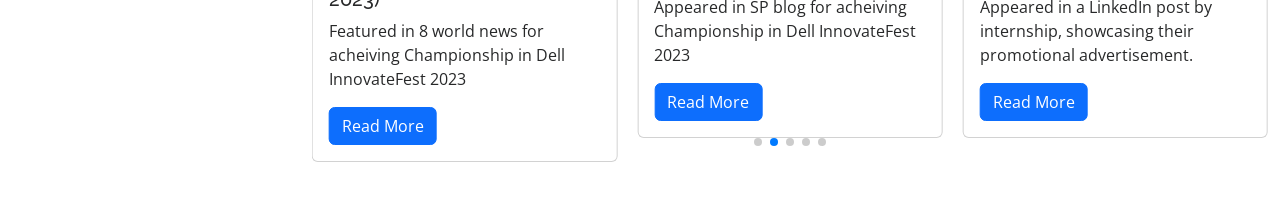
==== commit 9b287cc4: "21sep2026" ====
--- a/index.html
+++ b/index.html
@@ -350,12 +350,12 @@
             
             <!-- Stanford University -->
              <div class="resume-item">
-              <h4>International Honors Program (Summer Session)</h4>
+              <h4>Stanford University</h4>
               <h5>June <span data-purecounter-start="1000" data-purecounter-end="2026" data-purecounter-duration="2"
                   class="purecounter"></span> - August <span data-purecounter-start="0" data-purecounter-end="2026"
                   data-purecounter-duration="2" class="purecounter"></span>
               </h5><br />
-              <p><em>Stanford University</em></p>
+              <p><em>International Honors Program (Summer Session)</em></p>
               Coursework:
               <ul>
                 <li>Design and Analysis of Algorithms, Energy Storage Integration - Vehicles, Renewables, and the Grid</li>
@@ -365,16 +365,16 @@
 
             <!-- National University of Singapore -->
             <div class="resume-item">
-              <h4>Bachelor of Engineering  (Electrical Engineering)</h4>
+              <h4>National University of Singapore</h4>
               <h5>August <span data-purecounter-start="1000" data-purecounter-end="2024" data-purecounter-duration="2"
                   class="purecounter"></span> - July <span data-purecounter-start="0" data-purecounter-end="2027"
                   data-purecounter-duration="2" class="purecounter"></span>
               </h5><br />
-              <p><em>National University of Singapore</em></p>
+              <p><em>Bachelor of Engineering  (Electrical Engineering)</em></p>
               <p><em>Minor in Computing</em></p>
               Coursework:
               <ul>
-                <li>Electrical Engineering Principles, Object Oriented Programming, Digital Design, Electrical Energy System, Microcontroller Interfacing, Machine Learning, Electromagnetic for Electrical, Analytical Methods in ECE</li>
+                <li>Artifical Intelligence, Machine Learning, Electrical Engineering Principles, Object Oriented Programming, Digital Design, Electrical Energy System, Microcontroller Interfacing, Electromagnetic for Electrical, Analytical Methods in ECE</li>
               </ul>
                 Co-Curricular Activities:
               <ul>
@@ -392,13 +392,13 @@
 
             <!-- Singapore Poly -->
             <div class="resume-item">
-              <h4>Diploma in Computer Engineering</h4>
+              <h4>Singapore Polytechnic</h4>
               <h5>April <span data-purecounter-start="1000" data-purecounter-end="2022" data-purecounter-duration="2"
                   class="purecounter"></span> - April <span data-purecounter-start="0" data-purecounter-end="2024"
                   data-purecounter-duration="2" class="purecounter"></span>
               </h5><br />
               <!-- <h5>Current GPA : 4.0 | Cummulative GPA : 3.63</h5> -->
-              <p><em>Singapore Polytechnic</em></p>
+              <p><em>Diploma in Computer Engineering</em></p>
               <p><em>Specialized in Computer Application</em></p>
               <p>Joined SP as Direct Entry Year 2 student at April 2022</p>
               Coursework:
@@ -417,13 +417,13 @@
 
             <!-- ITE CC -->
             <div class="resume-item">
-              <h4>Higher Nitec in Electronic Engineering</h4>
+              <h4>Institute of Technical Education College Central</h4>
               <h5>January <span data-purecounter-start="1000" data-purecounter-end="2020" data-purecounter-duration="2"
                   class="purecounter"></span> - April <span data-purecounter-start="0" data-purecounter-end="2022"
                   data-purecounter-duration="2" class="purecounter"></span>
               </h5><br />
               <!-- <h5>Current GPA : 4.00 | Cummulative GPA : 3.608</h5> -->
-              <p><em>Institute of Technical Education (ITE) College Central</em></p>
+              <p><em>Higher Nitec in Electronic Engineering</em></p>
               <p><em>Specialized in Internet of Things</em></p>
               <p>Joined ITE as a DPP student in January 2020.</p>
               Coursework:
@@ -591,7 +591,7 @@
             <div class="portfolio-wrap" id="Dell_Innovate_Fest">
               <img src="assets/img/portfolio/Dell_Minds.PNG" class="img-fluid" alt="Championship in Dell InnovateFest 2023. Created a mobile app to encourage sports for people with intellectual disability. App included AR technology, automated real time chats, unique simple interface. Competition organized by Dell Technologies and MINDS. Was the group leader in this.">
               <div class="portfolio-links">
-                <a href="https://sopossible.sp.edu.sg/courses/schools/sma/happenings/detail/eee-happenings/eee-team-won-first-prize-at-innovatefest2023" target="_blank" title="SP News"><i
+                <a href="https://www.sp.edu.sg/courses/schools/sma/happenings/detail/eee-happenings/eee-team-won-first-prize-at-innovatefest2023" target="_blank" title="SP News"><i
                     class="bx bx-link"></i></a>
                 <a href="https://www.sgnews.co/91481.html" target="_blank" title="SG News"><i
                     class="bx bx-link"></i></a>
@@ -661,8 +661,20 @@
               </div>
             </div>
           </div>
-
           
+          <!-- EE2026 verilog on FPGA board -->
+          <div class="col-lg-4 col-md-6 portfolio-item filter-sch">
+            <div class="portfolio-wrap" id="EE2026">
+              <img src="assets/img/portfolio/verilogProj1.png" class="img-fluid" alt="A project done in NUS Academic year 1 semester 2, for the module 'Digital Design'. A 4 man group project which I decided to take solo and achieved top 2 in cohort. The project was to implement a traffic light controller on FPGA board using Verilog.">
+              <div class="portfolio-links">
+                <a href="https://youtu.be/aUJo4jccwQs" target="_blank" title="More Details"><i
+                    class="bx bx-play"></i></a>
+                <a href="assets/img/portfolio/Simultaneous_calculator_basys.html" target="_blank" title="More Details"><i
+                    class="bx bx-file"></i></a>
+              </div>
+            </div>
+          </div>
+
           <!-- PSA -->
           <div class="col-lg-4 col-md-6 portfolio-item filter-comp">
             <div class="portfolio-wrap" id="PSA_proj">
@@ -684,9 +696,7 @@
               </div>
             </div>
           </div>
-
-          
-
+       
           <!-- TeddyBear SP -->
           <div class="col-lg-4 col-md-6 portfolio-item filter-sch">
             <div class="portfolio-wrap" id="TeddyBear_Sch_proj">
@@ -736,15 +746,20 @@
             </div>
           </div>
 
+
+
           <!-- UpdateSoon -->
           <div class="col-lg-4 col-md-6 portfolio-item filter-self">
             <div class="portfolio-wrap" id="UpdateSoon">
               <img src="assets/img/portfolio/Update_1.JPG" class="img-fluid" alt="">
             </div>
           </div>
-
-          <!-- UpdateSoon -->
           <div class="col-lg-4 col-md-6 portfolio-item filter-sch">
+            <div class="portfolio-wrap" id="UpdateSoon">
+              <img src="assets/img/portfolio/Update_1.JPG" class="img-fluid" alt="">
+            </div>
+          </div>
+          <div class="col-lg-4 col-md-6 portfolio-item filter-comp">
             <div class="portfolio-wrap" id="UpdateSoon">
               <img src="assets/img/portfolio/Update_1.JPG" class="img-fluid" alt="">
             </div>
@@ -1075,7 +1090,7 @@
   <!-- ======= Footer ======= -->
   <footer id="footer">
     <div class="container">
-      <p>Last Updated: 3 July 2026</p>
+      <p>Last Updated: 21 Septemeber 2026</p>
     </div>
   </footer>
   <!-- End  Footer -->
--- a/assets/css/style.css
+++ b/assets/css/style.css
@@ -648,6 +648,11 @@
   transition: all ease-in-out 1s;
 }
 
+.portfolio #EE2026::before{
+  background-image: url('../img/portfolio/verilogProj_Description.PNG');
+  transition: all ease-in-out 1s;
+}
+
 .portfolio #UpdateSoon::before{
   background-image: url('../img/portfolio/Update_2.JPG');
   transition: all ease-in-out 1s;
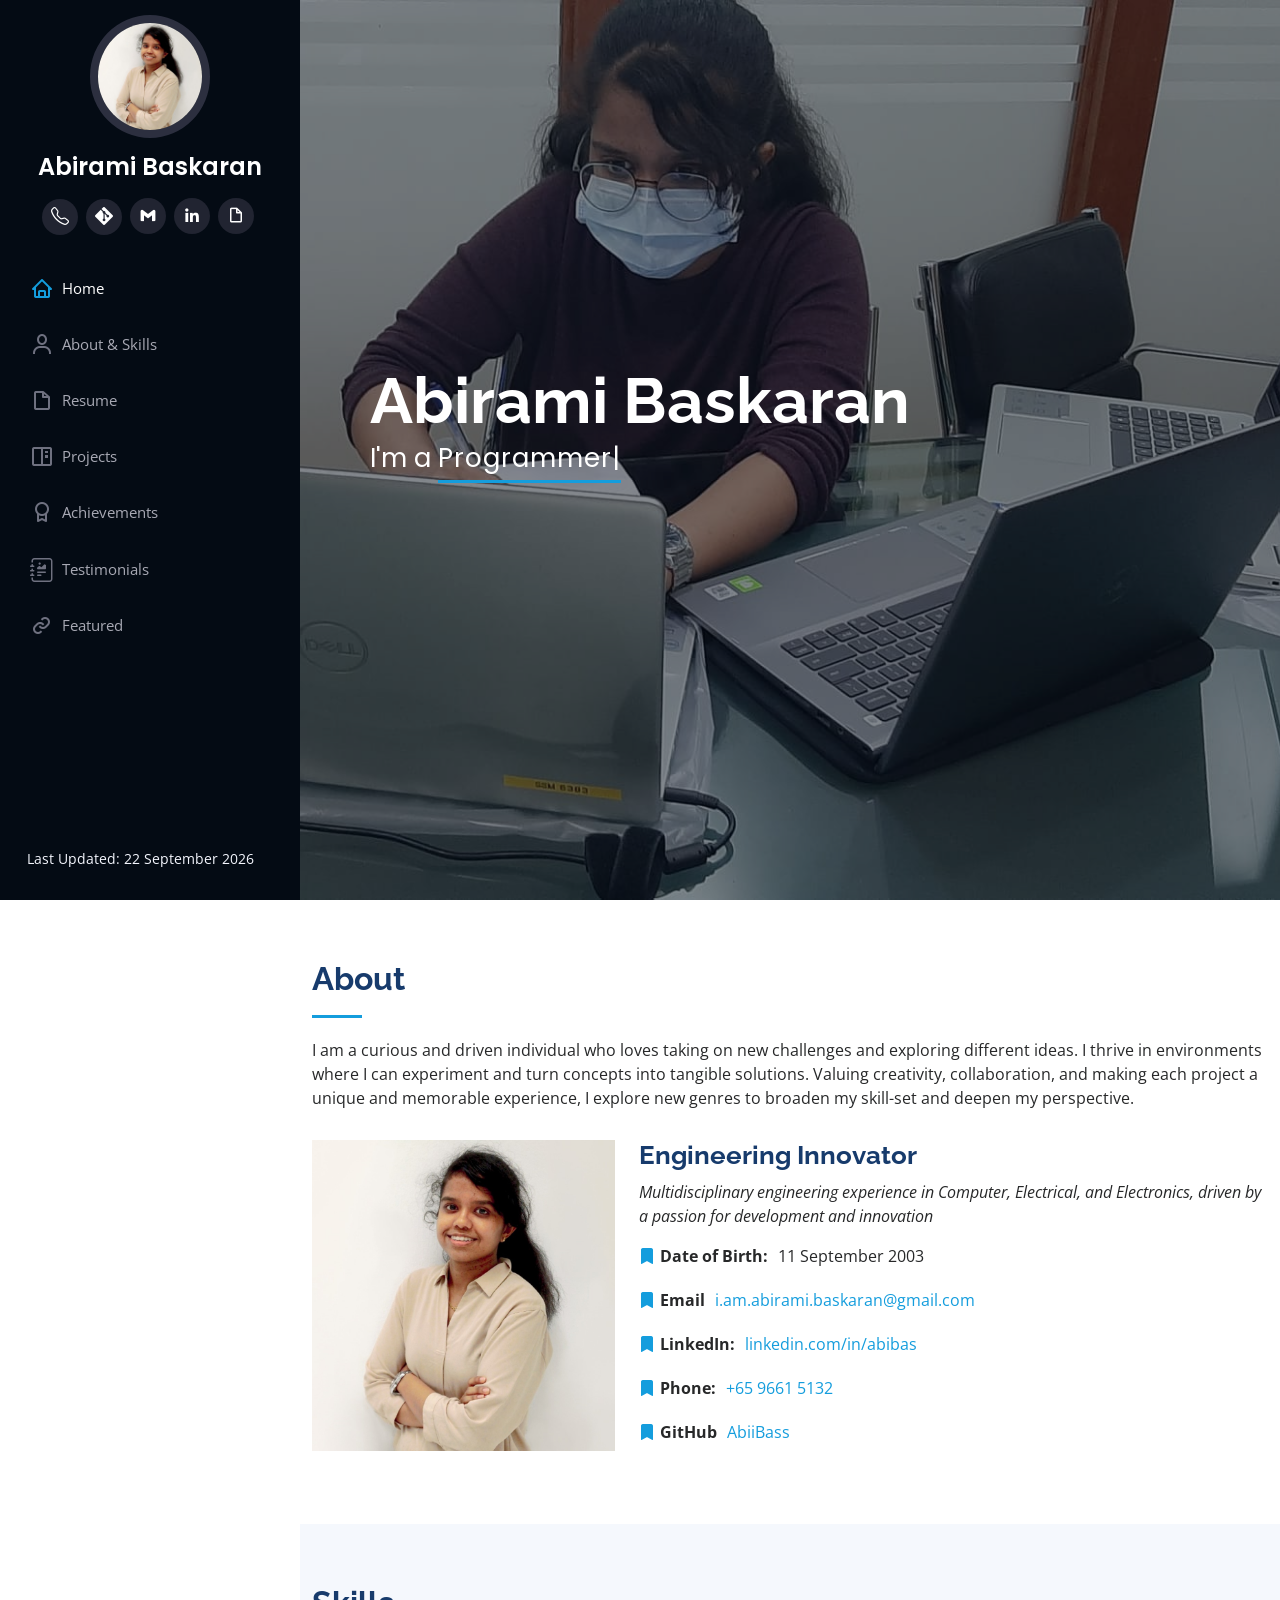
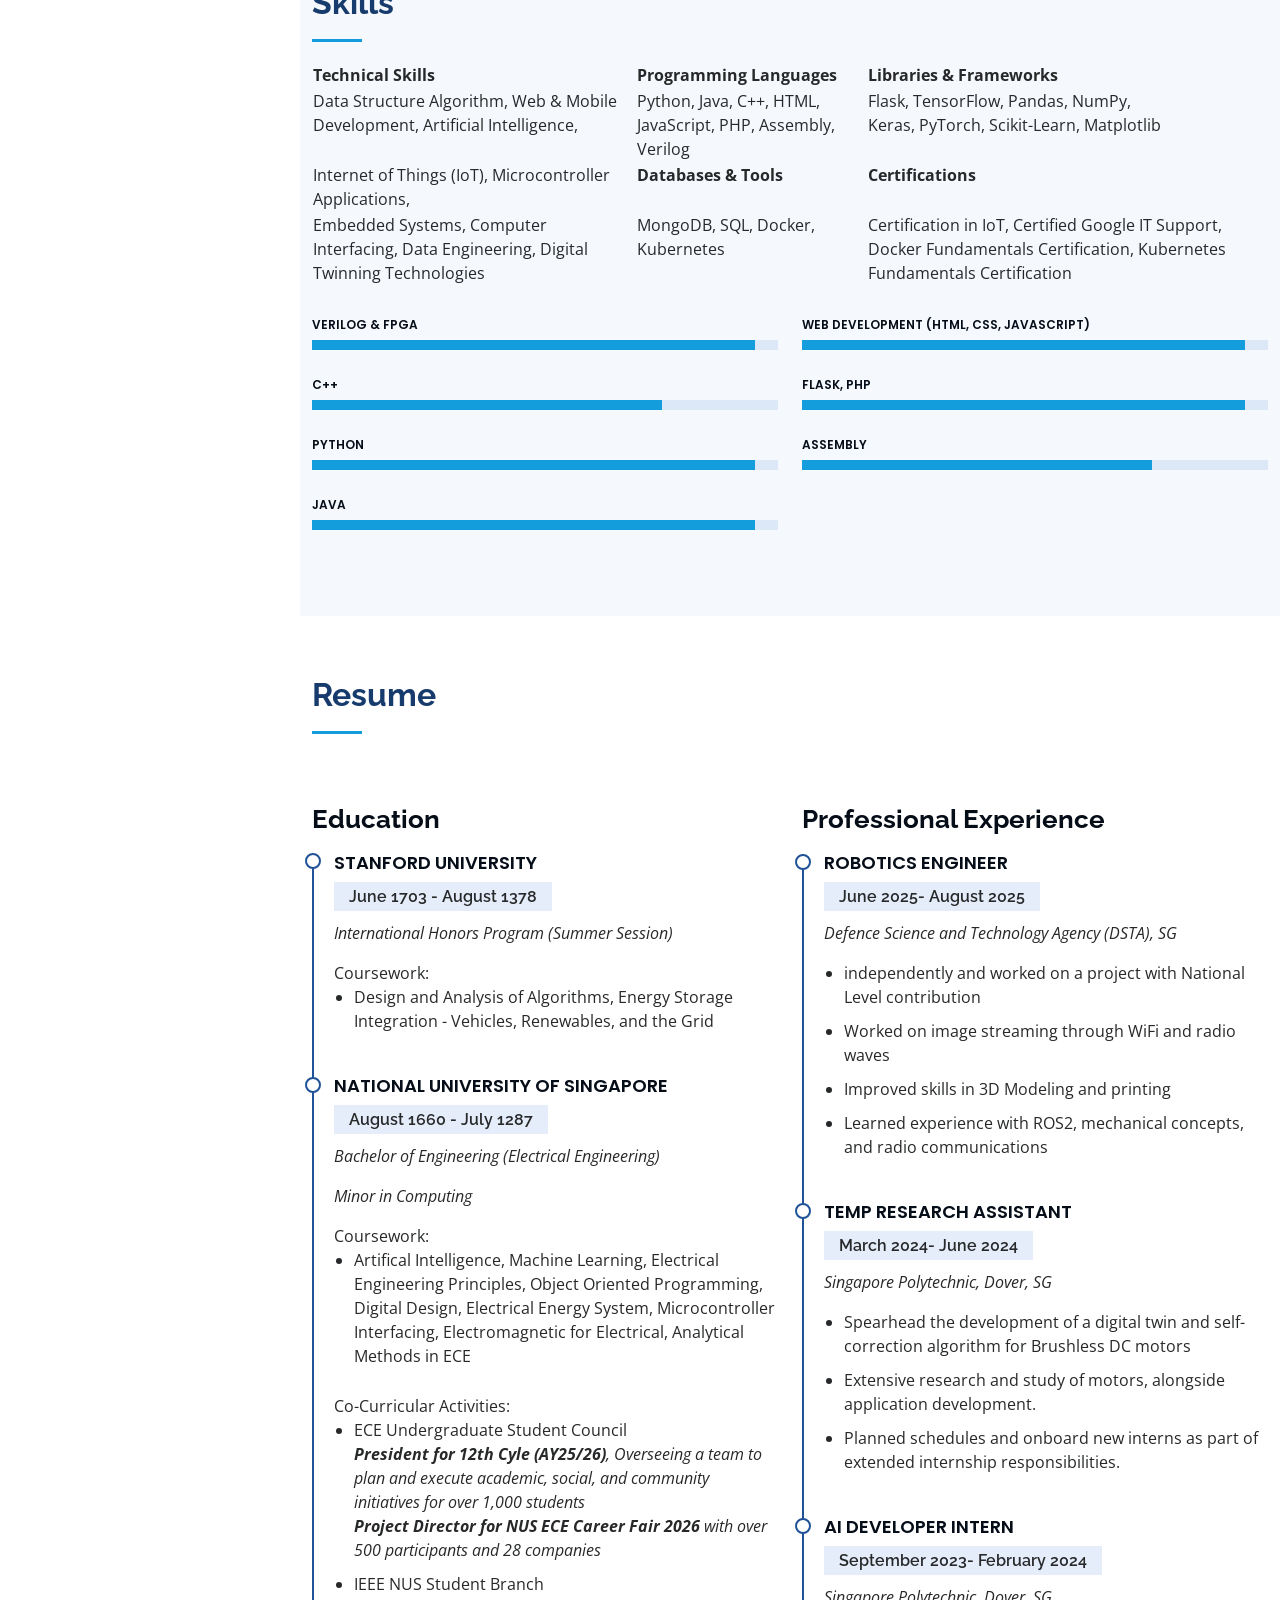
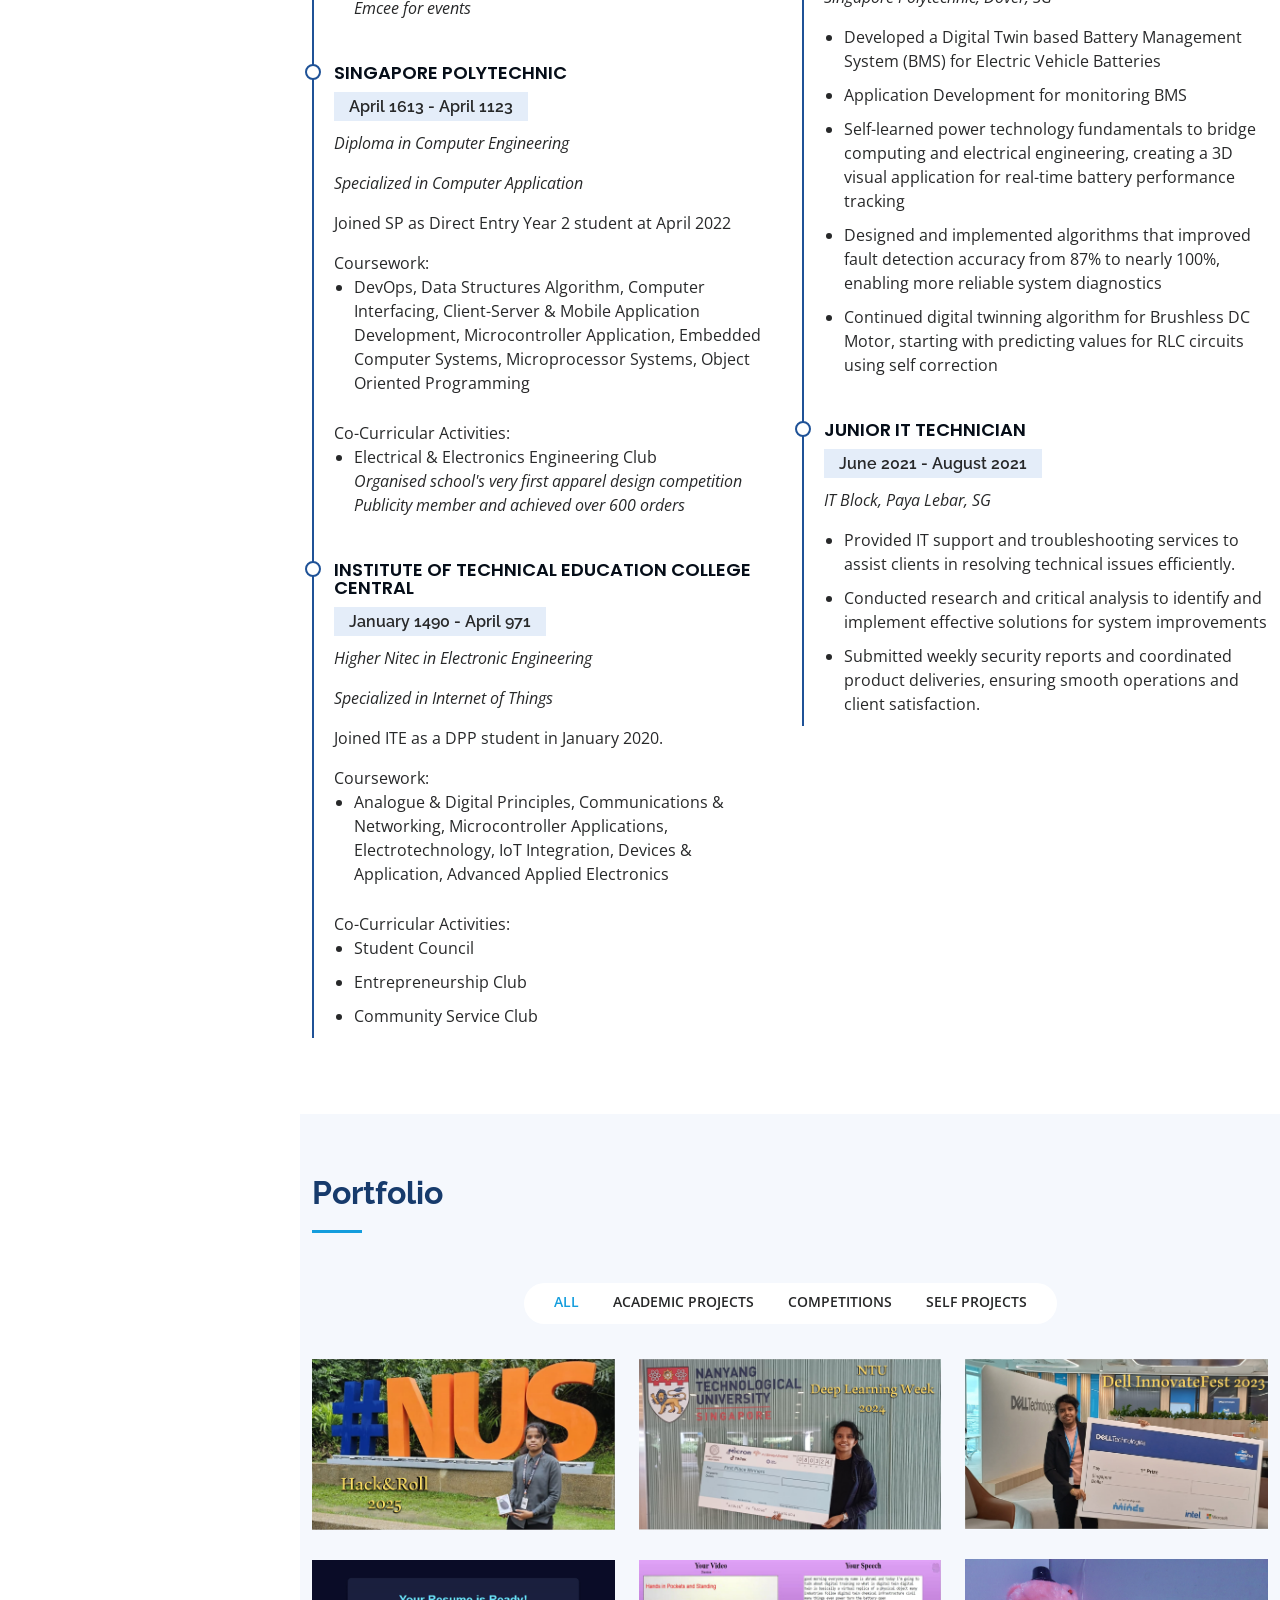
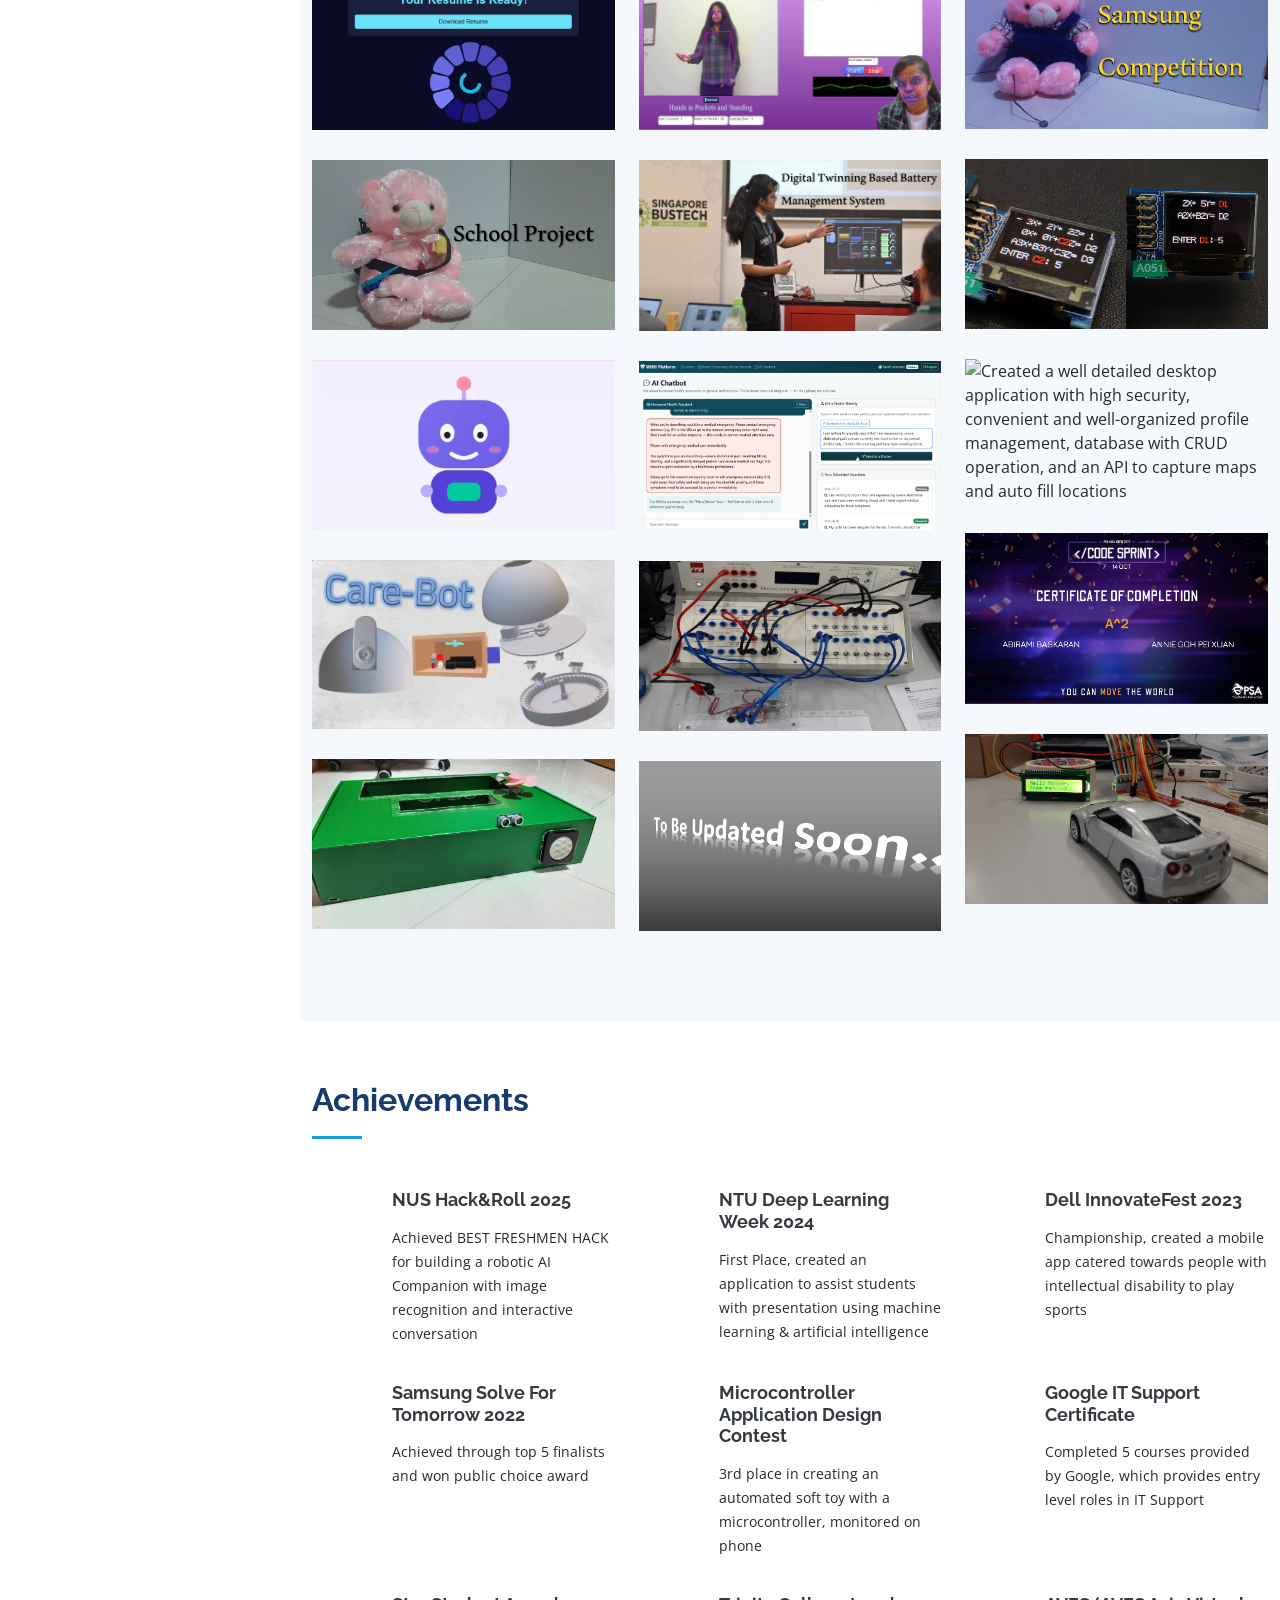
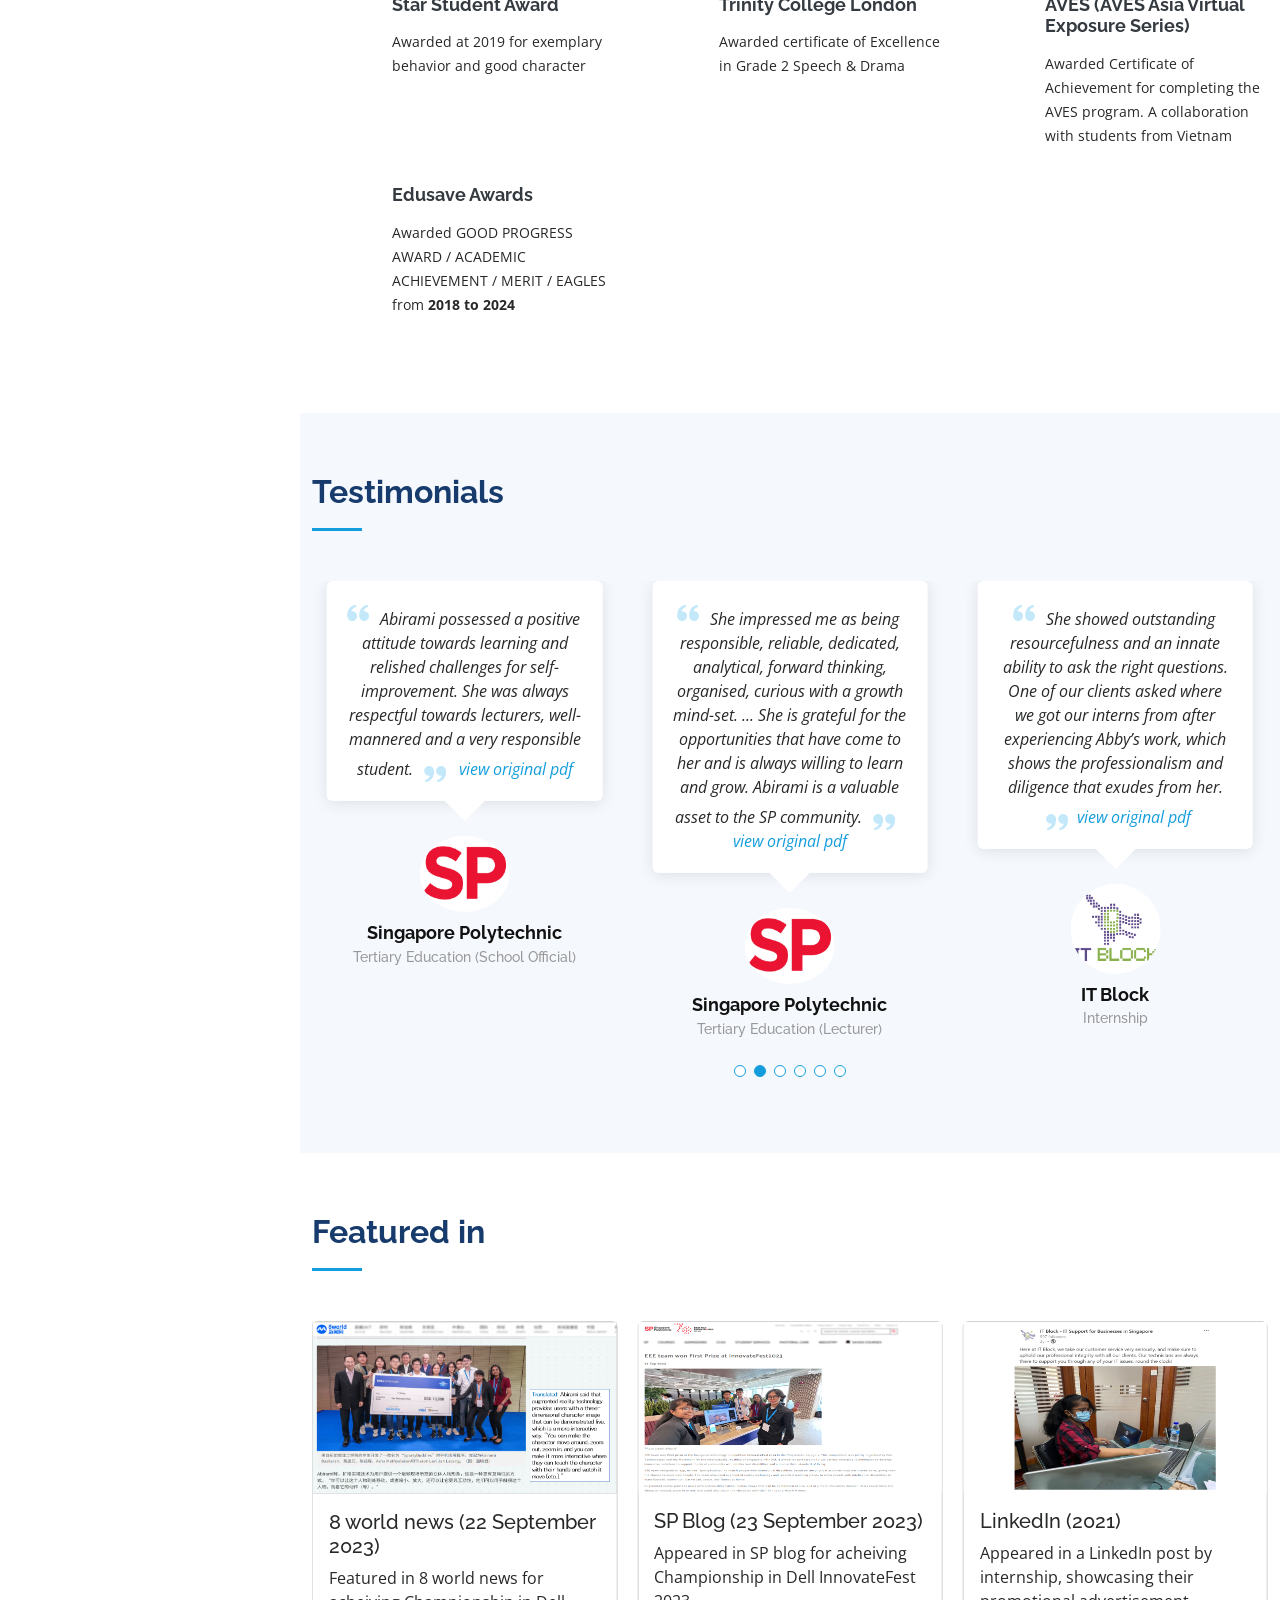
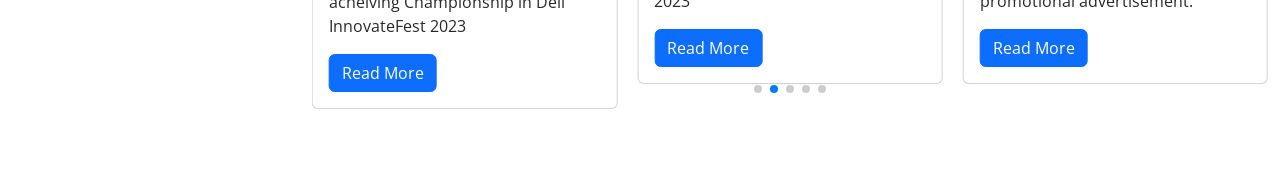
==== commit 011d88e9: "22Sept2026" ====
--- a/index.html
+++ b/index.html
@@ -641,27 +641,6 @@
             </div>
           </div>
 
-          <!-- MCA Aeroplane -->
-          <div class="col-lg-4 col-md-6 portfolio-item filter-sch">
-            <div class="portfolio-wrap" id="aeroplane_proj">
-              <img src="assets/img/portfolio/Aeroplane.jpg" class="img-fluid" alt="Back in 2020. I built an An aircraft restroom prototype using the microcontroller PIC18f4520. Project done in ITE Academic year 1 semester 2, for the module “Microcontroller Applications”, It was a 2 man project which I intend to take solo.">
-              <div class="portfolio-links">
-                <a href="assets/scss/Abirami(MCA Final Mini Project).pdf" target="_blank" title="More Details"><i class="bx bx-file-blank"></i></a>
-              </div>
-            </div>
-          </div>
-
-          <!-- Smart Car park DVA -->
-          <div class="col-lg-4 col-md-6 portfolio-item filter-sch">
-            <div class="portfolio-wrap" id="SmartCarPark_proj">
-              <img src="assets/img/portfolio/SmartCarPark.jpg" class="img-fluid" alt="A smart car parking system implemented using Raspberry Pi and Advantech WISE. Project done in ITE Academic year 2 semester 2, for the module 'Devices and Applications'. A 4 man group project which I decided to take solo and achieved top 2 in cohort.">
-              <div class="portfolio-links">
-                <a href="https://youtu.be/5HCgFc7b01A" target="_blank" title="More Details"><i
-                    class="bx bx-play"></i></a>
-              </div>
-            </div>
-          </div>
-          
           <!-- EE2026 verilog on FPGA board -->
           <div class="col-lg-4 col-md-6 portfolio-item filter-sch">
             <div class="portfolio-wrap" id="EE2026">
@@ -669,30 +648,8 @@
               <div class="portfolio-links">
                 <a href="https://youtu.be/aUJo4jccwQs" target="_blank" title="More Details"><i
                     class="bx bx-play"></i></a>
-                <a href="assets/img/portfolio/Simultaneous_calculator_basys.html" target="_blank" title="More Details"><i
+                <a href="assets/img/portfolio/EE2026/Simultaneous_calculator_basys.html" target="_blank" title="More Details"><i
                     class="bx bx-file"></i></a>
-              </div>
-            </div>
-          </div>
-
-          <!-- PSA -->
-          <div class="col-lg-4 col-md-6 portfolio-item filter-comp">
-            <div class="portfolio-wrap" id="PSA_proj">
-              <img src="assets/img/portfolio/PSA_Hackathon.PNG" class="img-fluid" alt="A 3 day 2 night hackathon Problem Statement : Reduction of PSA Singapore’s Scope 3 emissions contributed but the hauliers. Proposed solution : To create a web application using Flask framework, SQLite database and Google Matrix API to send and receive haulier data ">
-              <div class="portfolio-links">
-                <a href="https://youtu.be/QEzE3MCQkyc" target="_blank" title="More Details"><i
-                    class="bx bx-play"></i></a>
-              </div>
-            </div>
-          </div>
-
-          <!-- Smart Hospital AAE -->
-          <div class="col-lg-4 col-md-6 portfolio-item filter-sch">
-            <div class="portfolio-wrap" id="SmartHospital_proj">
-              <img src="assets/img/portfolio/SmartHospital.jpg" class="img-fluid" alt="A smart hospital system implemented using Raspberry Pi and Arduino. Bluetooth communication added where Arduino sends data to Raspberry Pi. Project done in ITE Academic year 2 semester 2, for the module Advanced Applied Electronics Grade: A">
-              <div class="portfolio-links">
-                <a href="https://youtu.be/XvT4zGkShr4" target="_blank" title="More Details"><i
-                    class="bx bx-play"></i></a>
               </div>
             </div>
           </div>
@@ -735,6 +692,43 @@
             </div>
           </div>
 
+          <!-- Tiktok TechJam -->
+          <div class="col-lg-4 col-md-6 portfolio-item filter-comp">
+            <div class="portfolio-wrap" id="tiktok">
+              <img src="assets/img/portfolio/pip.png" class="img-fluid" alt="Built a conversational AI shopping assistant designed to transform natural-language dialogue into structured product requirements. Built with Python, Flask, PyTorch, Transformers, and a locally deployed Qwen2.5 1.5B model, the system dynamically gathers information such as product category, budget, brand preferences, and intended use through context-aware questioning. The extracted requirements are converted into structured data for downstream product retrieval and recommendation, enabling a more adaptive approach to product discovery without relying on external LLM APIs.">
+              <div class="portfolio-links">
+                <a href="https://youtu.be/ScJWHEAoUaY?si=KaNrzAmwI8IYtu-D" target="_blank" title="More Details"><i
+                    class="bx bx-play"></i></a>
+                <a href="https://devpost.com/software/pippiko" target="_blank" title="More Details"><i
+                    class="bx bx-link"></i></a>
+              </div>
+            </div>
+          </div>
+
+          <!-- Hacknation #6 -->
+          <div class="col-lg-4 col-md-6 portfolio-item filter-comp">
+            <div class="portfolio-wrap" id="hacknation">
+              <img src="assets/img/portfolio/HacknationComp.png" class="img-fluid" alt="Built a conversational AI shopping assistant designed to transform natural-language dialogue into structured product requirements. Built with Python, Flask, PyTorch, Transformers, and a locally deployed Qwen2.5 1.5B model, the system dynamically gathers information such as product category, budget, brand preferences, and intended use through context-aware questioning. The extracted requirements are converted into structured data for downstream product retrieval and recommendation, enabling a more adaptive approach to product discovery without relying on external LLM APIs.">
+              <div class="portfolio-links">
+                <a href="https://youtu.be/e_cBM8PgxTk?si=JFMScCSpAxclVZXM" target="_blank" title="More Details"><i
+                    class="bx bx-play"></i></a>
+                <a href="assets/img/portfolio/HackNation/artificially_unintelligent.html" target="_blank" title="More Details"><i
+                    class="bx bx-file"></i></a>
+              </div>
+            </div>
+          </div>
+
+          <!-- PSA -->
+          <div class="col-lg-4 col-md-6 portfolio-item filter-comp">
+            <div class="portfolio-wrap" id="PSA_proj">
+              <img src="assets/img/portfolio/PSA_Hackathon.PNG" class="img-fluid" alt="A 3 day 2 night hackathon Problem Statement : Reduction of PSA Singapore’s Scope 3 emissions contributed but the hauliers. Proposed solution : To create a web application using Flask framework, SQLite database and Google Matrix API to send and receive haulier data ">
+              <div class="portfolio-links">
+                <a href="https://youtu.be/QEzE3MCQkyc" target="_blank" title="More Details"><i
+                    class="bx bx-play"></i></a>
+              </div>
+            </div>
+          </div>
+
           <!-- IOTP Project -->
           <div class="col-lg-4 col-md-6 portfolio-item filter-sch">
             <div class="portfolio-wrap" id="IOTP">
@@ -746,15 +740,46 @@
             </div>
           </div>
 
-
-
+          <!-- MCA Aeroplane -->
+          <div class="col-lg-4 col-md-6 portfolio-item filter-sch">
+            <div class="portfolio-wrap" id="aeroplane_proj">
+              <img src="assets/img/portfolio/Aeroplane.jpg" class="img-fluid" alt="Back in 2020. I built an An aircraft restroom prototype using the microcontroller PIC18f4520. Project done in ITE Academic year 1 semester 2, for the module “Microcontroller Applications”, It was a 2 man project which I intend to take solo.">
+              <div class="portfolio-links">
+                <a href="assets/scss/Abirami(MCA Final Mini Project).pdf" target="_blank" title="More Details"><i class="bx bx-file-blank"></i></a>
+              </div>
+            </div>
+          </div>
+
+          <!-- Smart Car park DVA -->
+          <div class="col-lg-4 col-md-6 portfolio-item filter-sch">
+            <div class="portfolio-wrap" id="SmartCarPark_proj">
+              <img src="assets/img/portfolio/SmartCarPark.jpg" class="img-fluid" alt="A smart car parking system implemented using Raspberry Pi and Advantech WISE. Project done in ITE Academic year 2 semester 2, for the module 'Devices and Applications'. A 4 man group project which I decided to take solo and achieved top 2 in cohort.">
+              <div class="portfolio-links">
+                <a href="https://youtu.be/5HCgFc7b01A" target="_blank" title="More Details"><i
+                    class="bx bx-play"></i></a>
+              </div>
+            </div>
+          </div>
+
+          <!-- Smart Hospital AAE -->
+          <div class="col-lg-4 col-md-6 portfolio-item filter-sch">
+            <div class="portfolio-wrap" id="SmartHospital_proj">
+              <img src="assets/img/portfolio/SmartHospital.jpg" class="img-fluid" alt="A smart hospital system implemented using Raspberry Pi and Arduino. Bluetooth communication added where Arduino sends data to Raspberry Pi. Project done in ITE Academic year 2 semester 2, for the module Advanced Applied Electronics Grade: A">
+              <div class="portfolio-links">
+                <a href="https://youtu.be/XvT4zGkShr4" target="_blank" title="More Details"><i
+                    class="bx bx-play"></i></a>
+              </div>
+            </div>
+          </div>
+
+          
           <!-- UpdateSoon -->
           <div class="col-lg-4 col-md-6 portfolio-item filter-self">
             <div class="portfolio-wrap" id="UpdateSoon">
               <img src="assets/img/portfolio/Update_1.JPG" class="img-fluid" alt="">
             </div>
           </div>
-          <div class="col-lg-4 col-md-6 portfolio-item filter-sch">
+          <!-- <div class="col-lg-4 col-md-6 portfolio-item filter-sch">
             <div class="portfolio-wrap" id="UpdateSoon">
               <img src="assets/img/portfolio/Update_1.JPG" class="img-fluid" alt="">
             </div>
@@ -763,7 +788,7 @@
             <div class="portfolio-wrap" id="UpdateSoon">
               <img src="assets/img/portfolio/Update_1.JPG" class="img-fluid" alt="">
             </div>
-          </div>
+          </div> -->
 
 
         </div>
@@ -1090,7 +1115,7 @@
   <!-- ======= Footer ======= -->
   <footer id="footer">
     <div class="container">
-      <p>Last Updated: 21 Septemeber 2026</p>
+      <p>Last Updated: 22 September 2026</p>
     </div>
   </footer>
   <!-- End  Footer -->
--- a/assets/css/style.css
+++ b/assets/css/style.css
@@ -649,8 +649,18 @@
 }
 
 .portfolio #EE2026::before{
-  background-image: url('../img/portfolio/verilogProj_Description.PNG');
-  transition: all ease-in-out 1s;
+  background-image: url('../img/portfolio/verilogProj_Description.png');
+  transition: all ease-in-out 1s
+}
+
+.portfolio #tiktok::before{
+  background-image: url('../img/portfolio/pip_Description.png');
+  transition: all ease-in-out 1s
+}
+
+.portfolio #hacknation::before{
+  background-image: url('../img/portfolio/HacknationComp_Description.png');
+  transition: all ease-in-out 1s
 }
 
 .portfolio #UpdateSoon::before{
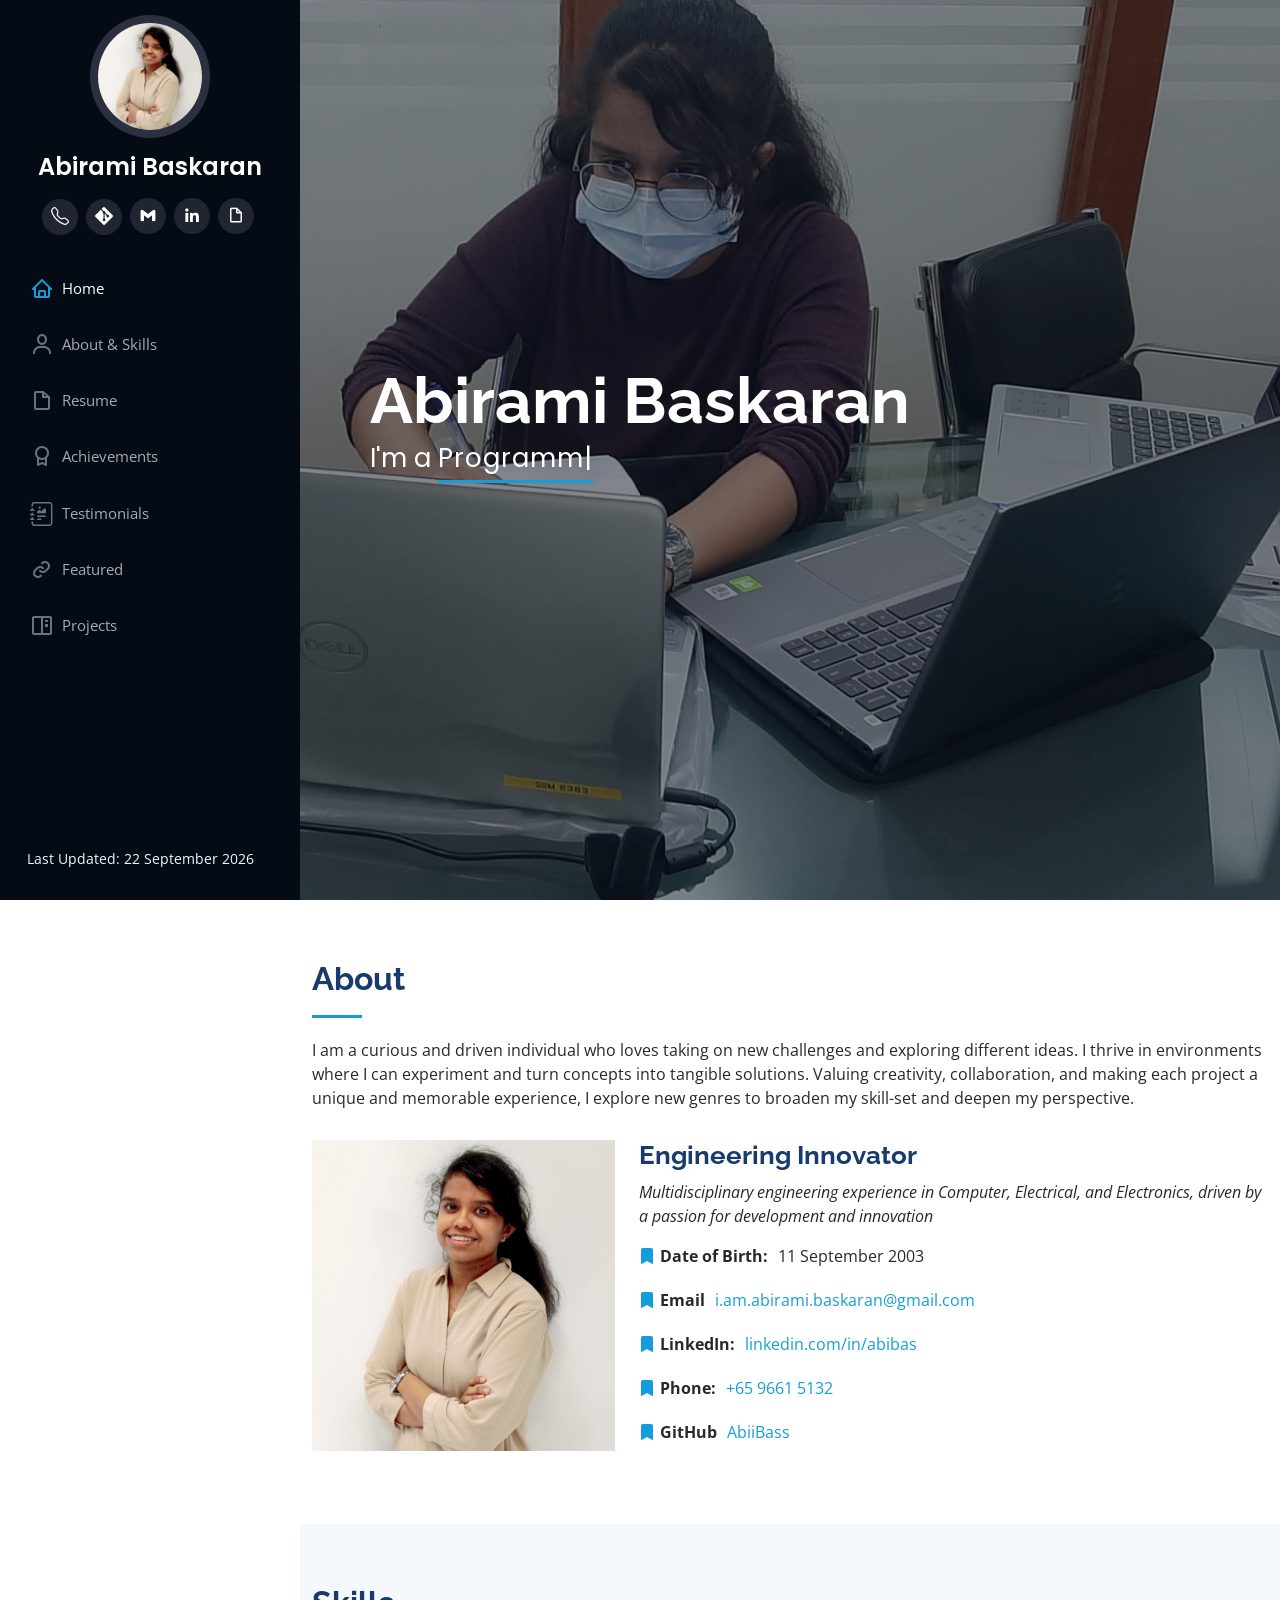
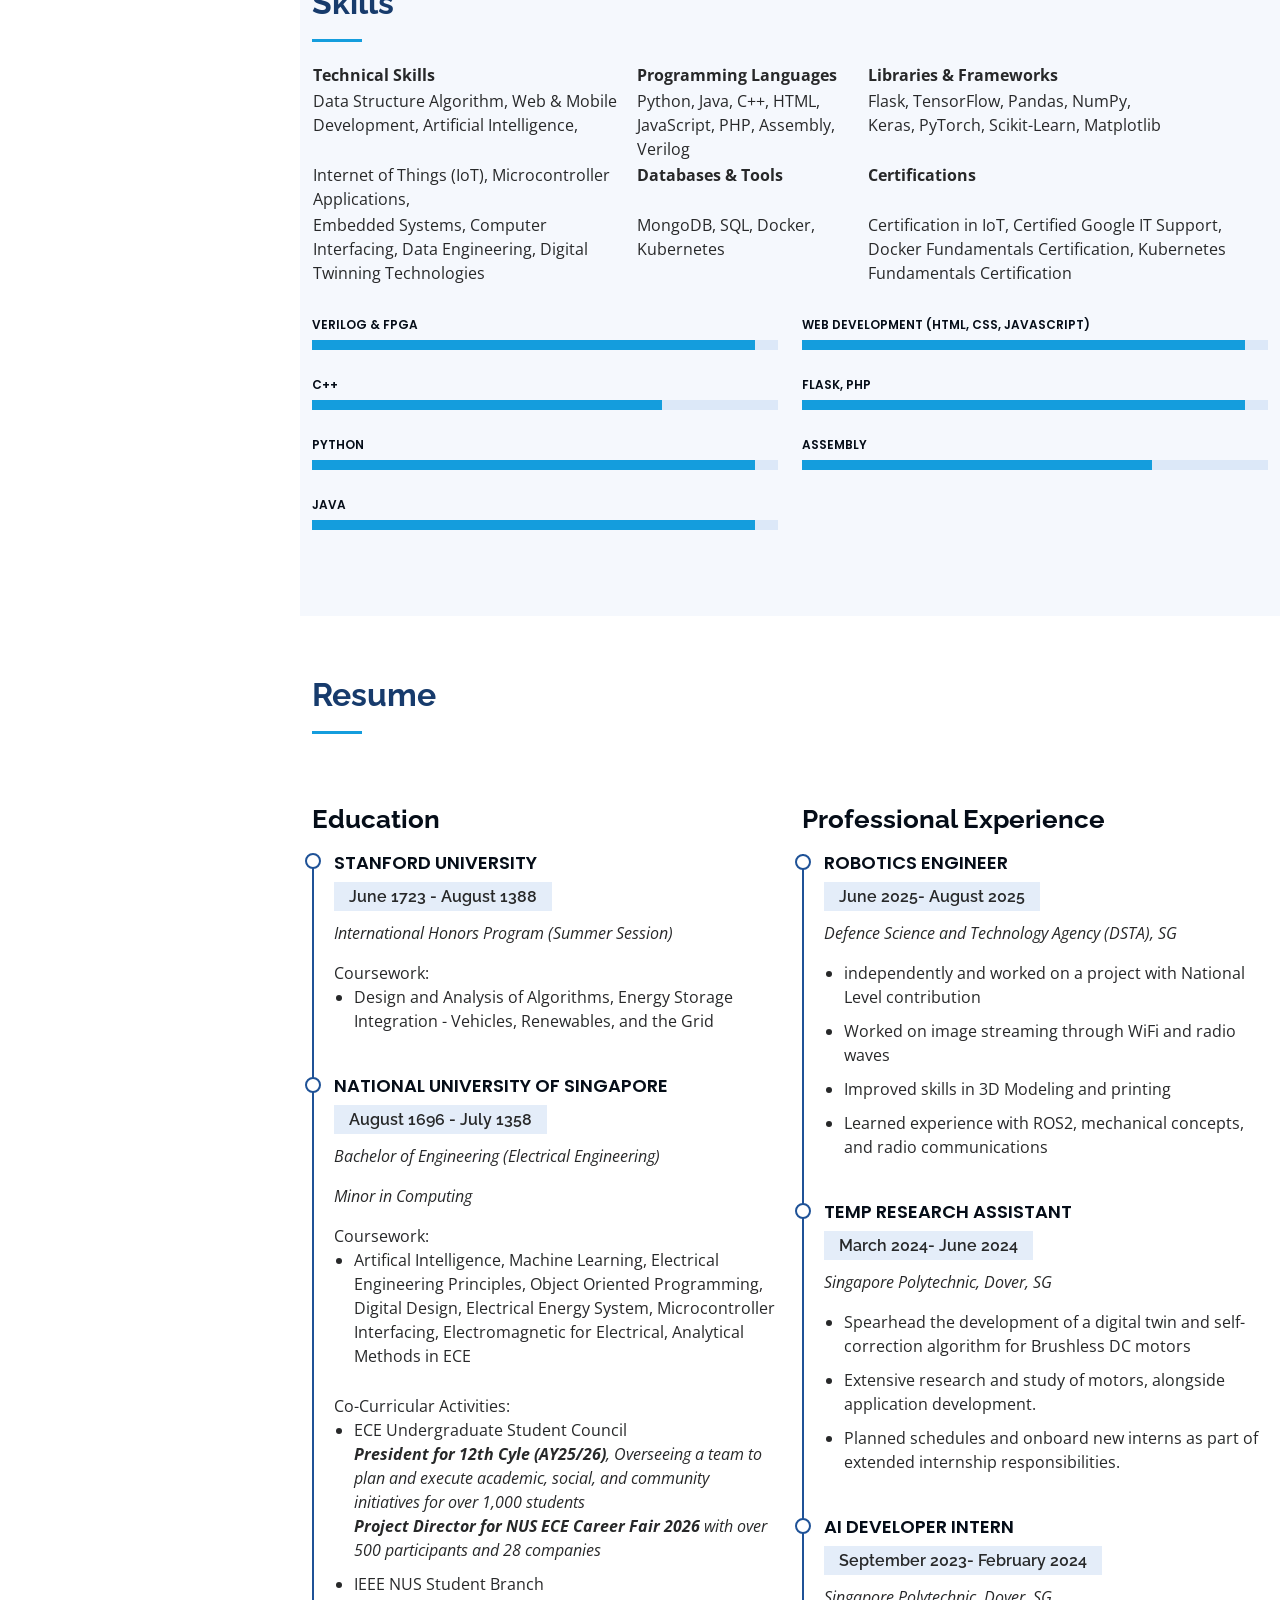
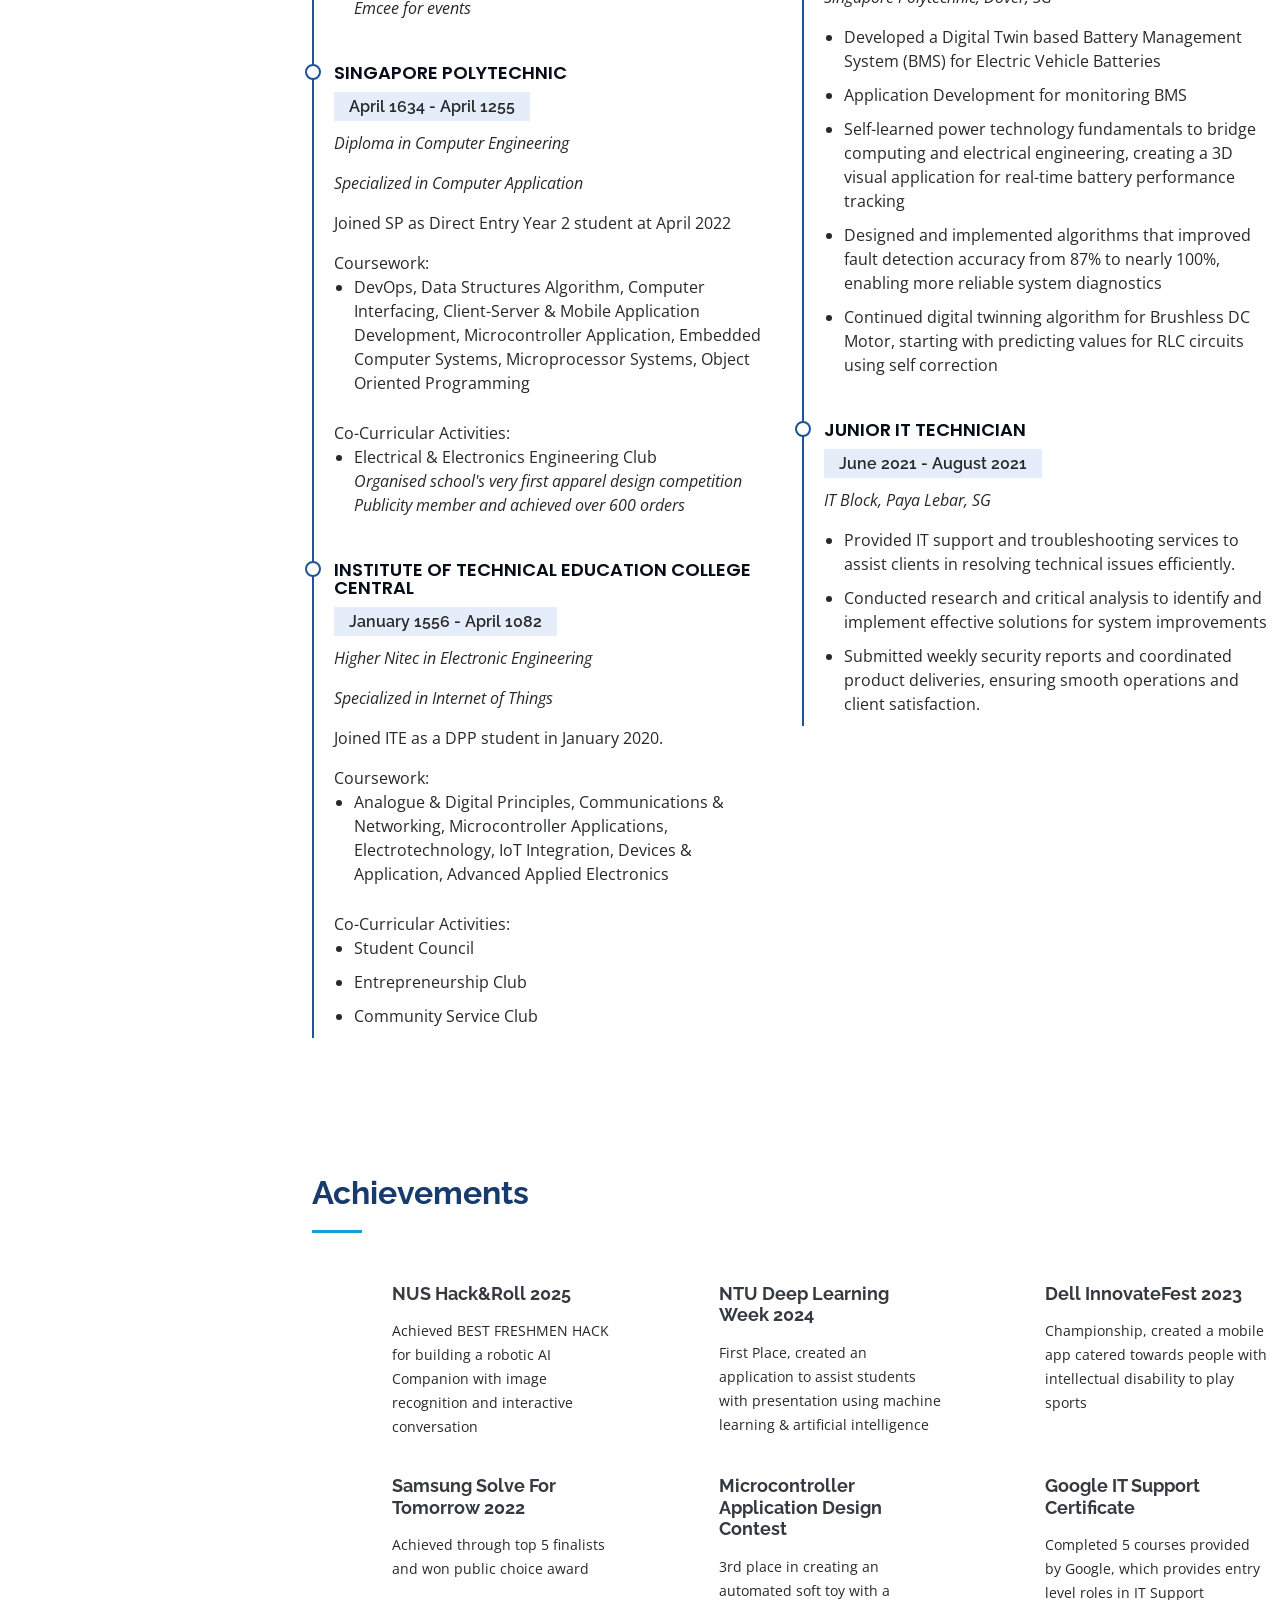
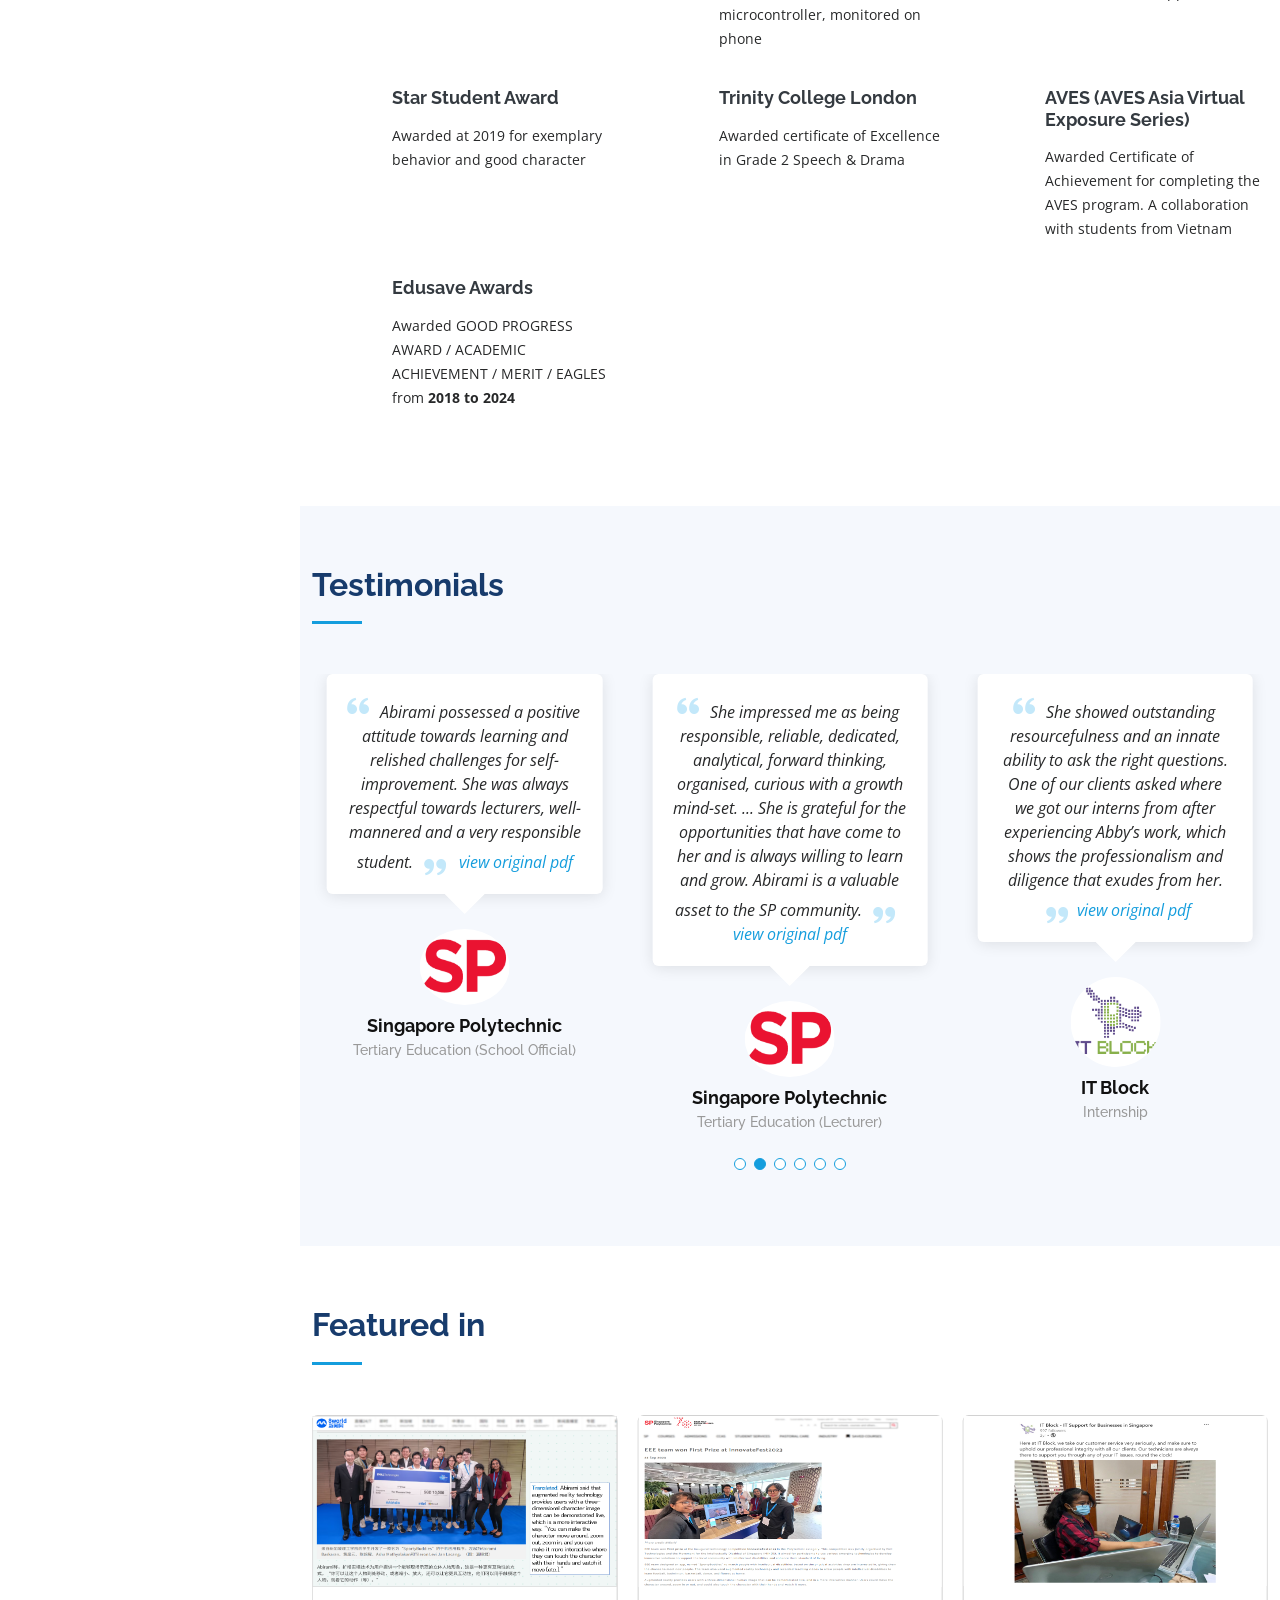
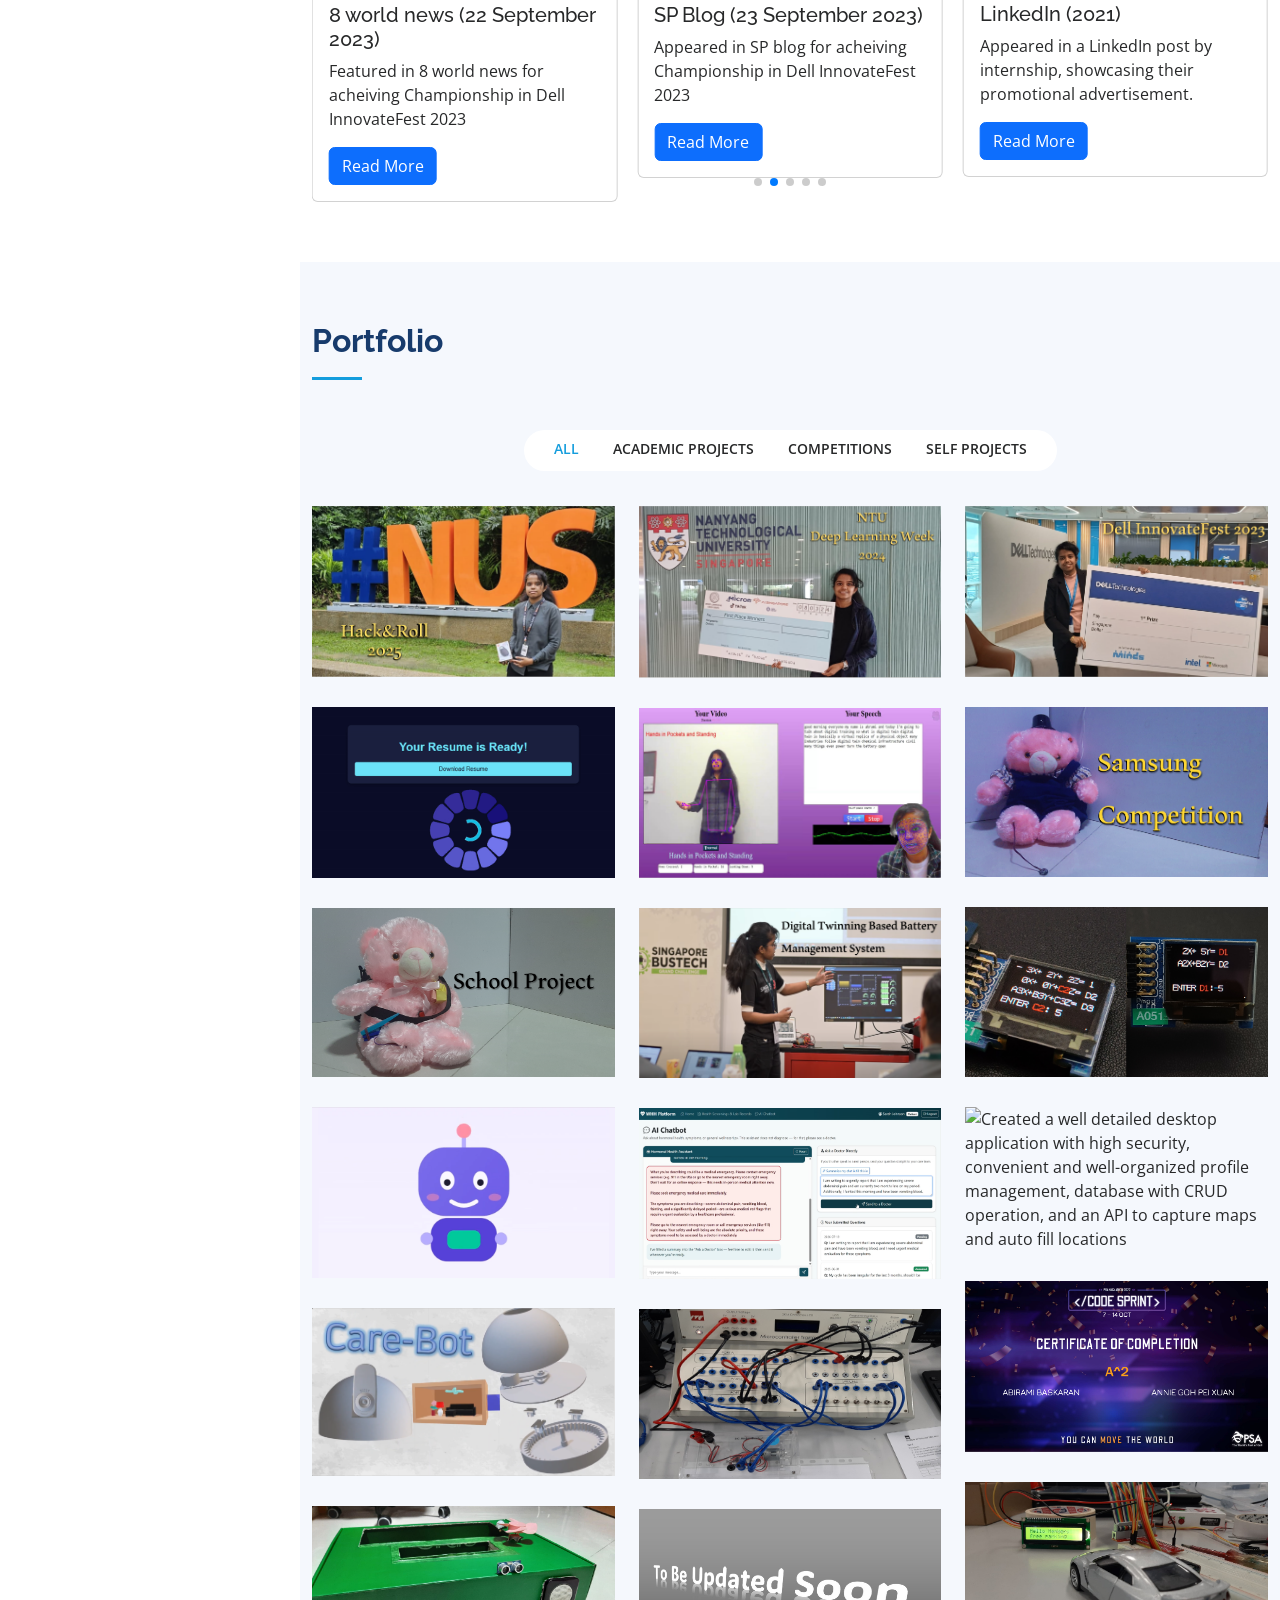
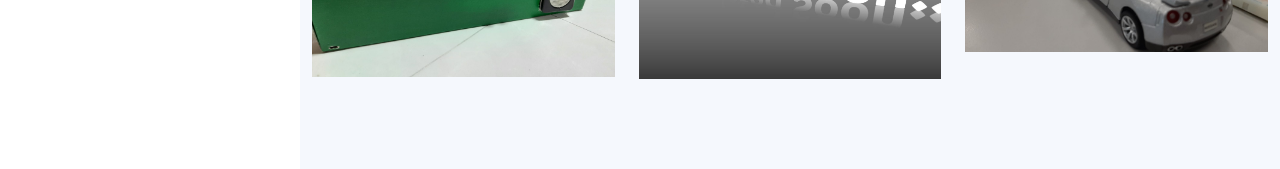
==== commit 16c2b29b: "change_layout" ====
--- a/index.html
+++ b/index.html
@@ -63,10 +63,10 @@
           <li><a href="#hero" class="nav-link scrollto active"><i class="bx bx-home"></i> <span>Home</span></a></li>
           <li><a href="#about" class="nav-link scrollto"><i class="bx bx-user"></i> <span>About & Skills</span></a></li>
           <li><a href="#resume" class="nav-link scrollto"><i class="bx bx-file-blank"></i> <span>Resume</span></a></li>
-          <li><a href="#portfolio" class="nav-link scrollto"><i class="bx bx-book-content"></i><span>Projects</span></a></li>
           <li><a href="#services" class="nav-link scrollto"><i class="bx bx-award"></i> <span>Achievements</span></a></li>
           <li><a href="#testimonials" class="nav-link scrollto"><i class="bx bi-journal-richtext"></i> <span>Testimonials</span></a></li>
           <li><a href="#Featured" class="nav-link scrollto"><i class="bx bx-link"></i> <span>Featured</span></a></li>
+          <li><a href="#portfolio" class="nav-link scrollto"><i class="bx bx-book-content"></i><span>Projects</span></a></li>
           <!-- <li><a href="#contact" class="nav-link scrollto"><i class="bx bx-envelope"></i> <span>Contact</span></a></li> -->
         </ul>
       </nav>
@@ -538,265 +538,6 @@
     </section>
     <!-- End Resume Section -->
 
-    <!-- ======= Portfolio Section ======= -->
-    <section id="portfolio" class="portfolio section-bg">
-      <div class="container">
-
-        <div class="section-title">
-          <h2>Portfolio</h2>
-          <!-- <p>Some technical project done over the years 2020 - current</p> -->
-        </div>
-
-        <div class="row" data-aos="fade-up">
-          <div class="col-lg-12 d-flex justify-content-center">
-            <ul id="portfolio-flters">
-              <li data-filter="*" class="filter-active">All</li>
-              <li data-filter=".filter-sch">Academic Projects</li>
-              <li data-filter=".filter-comp">competitions</li>
-              <li data-filter=".filter-self">Self Projects</li>
-              <!-- <li data-filter=".filter-web">Web</li> -->
-            </ul>
-          </div>
-        </div>
-
-        <div class="row portfolio-container" data-aos="fade-up" data-aos-delay="100">
-          
-          <!-- NUS Hack & Roll -->
-          <div class="col-lg-4 col-md-6 portfolio-item filter-comp">
-            <div class="portfolio-wrap" id="NUS_HackRoll">
-              <img src="assets/img/portfolio/NUS_HackRoll.PNG" class="img-fluid" alt="Hack&Roll 2025 achieved Best Freshmen Hack. Mickey, a companion robot developed during NUS Hack&Roll 2024 to assist elderly individuals through AI-powered interactions and health monitoring. Developed Mickey, a robotic companion with image detection, voice assistance, and multimodal interaction. With Image recognition, vision processing and speech recognition APIs, it enables real-time user engagement. Built with Raspberry Pi and TensorFlow, Mickey supports gesture recognition, face tracking, and adaptive voice feedback. Awarded Best Freshmen Hack for innovation in human-computer interaction and assistive robotics.">
-              <div class="portfolio-links">
-                <a href="https://devpost.com/software/mickey-the-companion?_gl=1*13uls3m*_gcl_au*MTYzNTg3NTI1NS4xNzQwOTAxOTYx*_ga*MzQ5MDgwMDg5LjE3MzE1MTU0NjU.*_ga_0YHJK3Y10M*MTc0MTE2MjYxOC4xOS4wLjE3NDExNjI2MTguMC4wLjA." target="_blank" title="Dev Post"><i
-                    class="bx bx-link"></i></a>
-              </div>
-            </div>
-          </div>
-
-          <!-- NTU Deep Learning Week -->
-          <div class="col-lg-4 col-md-6 portfolio-item filter-comp">
-            <div class="portfolio-wrap" id="NTU_DeepLearningWeek">
-              <img src="assets/img/portfolio/NTU.PNG" class="img-fluid" alt="First Place in NTU Deep Learning Week 2024, Developed an application employing machine learning to detect and provide real-time feedback on presentation habits through body language analysis. Additionally, it analyses speech, generating paraphrased scripts, and predicts emotions based on tone. This tool empowers users to enhance presentation skills, fostering confidence and communication effectiveness.">
-              <div class="portfolio-links">
-                <a href="https://www.sp.edu.sg/courses/schools/sma/happenings/detail/eee-happenings/eee-team-1st-place-at-ntu-deep-learning-week-2024-hackathon" target="_blank" title="SP News"><i
-                    class="bx bx-link"></i></a>
-
-                <a href="https://youtu.be/xLCXJbuBjLg" target="_blank" title="Demo Video"><i
-                    class="bx bx-play"></i></a>
-              </div>
-            </div>
-          </div>
-
-          <!-- DAAALE -->
-          <div class="col-lg-4 col-md-6 portfolio-item filter-comp">
-            <div class="portfolio-wrap" id="Dell_Innovate_Fest">
-              <img src="assets/img/portfolio/Dell_Minds.PNG" class="img-fluid" alt="Championship in Dell InnovateFest 2023. Created a mobile app to encourage sports for people with intellectual disability. App included AR technology, automated real time chats, unique simple interface. Competition organized by Dell Technologies and MINDS. Was the group leader in this.">
-              <div class="portfolio-links">
-                <a href="https://www.sp.edu.sg/courses/schools/sma/happenings/detail/eee-happenings/eee-team-won-first-prize-at-innovatefest2023" target="_blank" title="SP News"><i
-                    class="bx bx-link"></i></a>
-                <a href="https://www.sgnews.co/91481.html" target="_blank" title="SG News"><i
-                    class="bx bx-link"></i></a>
-
-                <a href="https://youtu.be/2Lmawxp2URw?si=fSaIjB9XC_rALOZt" target="_blank" title="More Details"><i
-                    class="bx bx-play"></i></a>
-
-                <a href="https://techcoffeehouse.com/2023/09/29/dell-technologies-innovatefest-2023-celebrates-tech-driven-solutions-for-social-progress/#" target="_blank" title="TechCoffeeBlog"><i
-                    class="bx bx-link"></i></a>
-                <a href="https://www.8world.com/singapore/innovatefest2023-2247676" target="_blank" title="8 world news"><i
-                    class="bx bx-link"></i></a>
-              </div>
-            </div>
-          </div>
-
-          <!-- TeddyBear Samsung Comp -->
-          <div class="col-lg-4 col-md-6 portfolio-item filter-comp">
-            <div class="portfolio-wrap" id="TeddyBear_Comp_proj">
-              <img src="assets/img/portfolio/TeddyBear_Comp.PNG" class="img-fluid" alt="Represented Singapore Polytechnic in a Samsung Competition. Top 5 Finalist in post secondary category. Received Public Choice Award">
-              <div class="portfolio-links">
-                <a href="https://youtu.be/Pynb14Mx1P0" target="_blank" title="More Details"><i
-                    class="bx bx-play"></i></a>
-              </div>
-            </div>
-          </div>
-
-          <!-- ResumeGenie -->
-          <div class="col-lg-4 col-md-6 portfolio-item filter-self">
-            <div class="portfolio-wrap" id="ResumeGenie">
-              <img src="assets/img/portfolio/ResumeGenieLoad.gif" class="img-fluid" alt="Built an application to automate resume creation using generative AI. The application processes casual or unstructured user inputs such as basic details on education, work experience, profession, and skills. The application later transforms it into a professionally formatted resume in Word format. Users can download and edit the document as needed. The system is designed to understand informal language, extract relevant information, and generate polished summaries, making the resume-building process faster and more accessible.
-              ">
-              <div class="portfolio-links">
-                <a href="https://youtu.be/jCJBOXN9FSs" target="_blank" title="Demo Video"><i
-                    class="bx bx-play"></i></a>
-              </div>
-            </div>
-          </div>
-
-          <!-- Presentation Boost -->
-          <div class="col-lg-4 col-md-6 portfolio-item filter-self">
-            <div class="portfolio-wrap" id="PresentationBoost">
-              <img src="assets/img/portfolio/PresentationBoost.JPG" class="img-fluid" alt="Built an application, to analyse and improve users' presentation skills. The application tracks body posture, detects common speech habits and body pose gestures done during presentations, and provides live feedback on body language. After recording, users can review and download their video, audio, and speech transcript, make quick edits, and generate improved versions of their speech based on preferences like fluency, length, or formality. Using generative AI It also generates potential audience questions and provides a detailed performance report summarizing the presentation with actionable advice for improvement.">
-              <div class="portfolio-links">
-                <a href="https://youtu.be/arFdIQSLH_M" target="_blank" title="Demo Video"><i
-                    class="bx bx-play"></i></a>
-              </div>
-            </div>
-          </div>
-
-          <!-- EE2026 verilog on FPGA board -->
-          <div class="col-lg-4 col-md-6 portfolio-item filter-sch">
-            <div class="portfolio-wrap" id="EE2026">
-              <img src="assets/img/portfolio/verilogProj1.png" class="img-fluid" alt="A project done in NUS Academic year 1 semester 2, for the module 'Digital Design'. A 4 man group project which I decided to take solo and achieved top 2 in cohort. The project was to implement a traffic light controller on FPGA board using Verilog.">
-              <div class="portfolio-links">
-                <a href="https://youtu.be/aUJo4jccwQs" target="_blank" title="More Details"><i
-                    class="bx bx-play"></i></a>
-                <a href="assets/img/portfolio/EE2026/Simultaneous_calculator_basys.html" target="_blank" title="More Details"><i
-                    class="bx bx-file"></i></a>
-              </div>
-            </div>
-          </div>
-       
-          <!-- TeddyBear SP -->
-          <div class="col-lg-4 col-md-6 portfolio-item filter-sch">
-            <div class="portfolio-wrap" id="TeddyBear_Sch_proj">
-              <img src="assets/img/portfolio/TeddyBear_Sch.PNG" class="img-fluid" alt="A smart toy built using the microcontroller ‘PIC18F4550’, Raspberry Pi and a mobile application for control and monitoring purpose. This project is submitted by combining 3 modules, Microcontroller Applications, Client-Server Application Development, and Mobile Applications Development. Project done in SP Academic year 2 semester 2 Grade A">
-              <div class="portfolio-links">
-                <a href="https://youtu.be/76B9G41SgGk" target="_blank" title="More Details"><i
-                    class="bx bx-play"></i></a>
-              </div>
-            </div>
-          </div>
-          
-          <!-- Digital Twinning -->
-          <div class="col-lg-4 col-md-6 portfolio-item filter-comp">
-            <div class="portfolio-wrap" id="DigitalTwin_proj">
-              <img src="assets/img/portfolio/DigitalTwin.PNG" class="img-fluid" alt="Utilizing AI and Machine Learning techniques, a digital twin-based battery management system was developed to comprehend the intricate workings of Lithium-Ion batteries. The system presents a live display of battery performance through a dedicated web page and mobile application. Employing advanced AI capabilities, it predicts irregularities and accurately identifies both the type and location of potential faults within the battery.">
-              
-              <div class="portfolio-links">
-                <a href="https://youtu.be/zltZgodx0M4" target="_blank" title="More Details"><i
-                    class="bx bx-play"></i></a>
-                <a href="assets/scss/DigitalTwinDevelopment.pdf" target="_blank" title="Technical Report"><i class="bx bx-file-blank"></i></a>
-                <a href="assets/scss/DigitalTwinBatteryFull.pdf" target="_blank" title="CDIO Report"><i class="bx bx-file-blank"></i></a>
-              </div>
-            </div>
-          </div>
-
-          <!-- OOP Project -->
-          <div class="col-lg-4 col-md-6 portfolio-item filter-sch">
-            <div class="portfolio-wrap" id="OOP">
-              <img src="assets/img/portfolio/OOP Proj.gif" class="img-fluid" alt="Created a well detailed desktop application with high security, convenient and well-organized profile management, database with CRUD operation, and an API to capture maps and auto fill locations">
-              <div class="portfolio-links">
-                <a href="assets/scss/Report_p2241801_AbiramiBaskaran.pdf" target="_blank" title="Report"><i
-                    class="bx bx-file-blank"></i></a>
-                <a href="https://youtu.be/UBIOJPBdJng" target="_blank" title="Demo"><i
-                    class="bx bx-play"></i></a>
-              </div>
-            </div>
-          </div>
-
-          <!-- Tiktok TechJam -->
-          <div class="col-lg-4 col-md-6 portfolio-item filter-comp">
-            <div class="portfolio-wrap" id="tiktok">
-              <img src="assets/img/portfolio/pip.png" class="img-fluid" alt="Built a conversational AI shopping assistant designed to transform natural-language dialogue into structured product requirements. Built with Python, Flask, PyTorch, Transformers, and a locally deployed Qwen2.5 1.5B model, the system dynamically gathers information such as product category, budget, brand preferences, and intended use through context-aware questioning. The extracted requirements are converted into structured data for downstream product retrieval and recommendation, enabling a more adaptive approach to product discovery without relying on external LLM APIs.">
-              <div class="portfolio-links">
-                <a href="https://youtu.be/ScJWHEAoUaY?si=KaNrzAmwI8IYtu-D" target="_blank" title="More Details"><i
-                    class="bx bx-play"></i></a>
-                <a href="https://devpost.com/software/pippiko" target="_blank" title="More Details"><i
-                    class="bx bx-link"></i></a>
-              </div>
-            </div>
-          </div>
-
-          <!-- Hacknation #6 -->
-          <div class="col-lg-4 col-md-6 portfolio-item filter-comp">
-            <div class="portfolio-wrap" id="hacknation">
-              <img src="assets/img/portfolio/HacknationComp.png" class="img-fluid" alt="Built a conversational AI shopping assistant designed to transform natural-language dialogue into structured product requirements. Built with Python, Flask, PyTorch, Transformers, and a locally deployed Qwen2.5 1.5B model, the system dynamically gathers information such as product category, budget, brand preferences, and intended use through context-aware questioning. The extracted requirements are converted into structured data for downstream product retrieval and recommendation, enabling a more adaptive approach to product discovery without relying on external LLM APIs.">
-              <div class="portfolio-links">
-                <a href="https://youtu.be/e_cBM8PgxTk?si=JFMScCSpAxclVZXM" target="_blank" title="More Details"><i
-                    class="bx bx-play"></i></a>
-                <a href="assets/img/portfolio/HackNation/artificially_unintelligent.html" target="_blank" title="More Details"><i
-                    class="bx bx-file"></i></a>
-              </div>
-            </div>
-          </div>
-
-          <!-- PSA -->
-          <div class="col-lg-4 col-md-6 portfolio-item filter-comp">
-            <div class="portfolio-wrap" id="PSA_proj">
-              <img src="assets/img/portfolio/PSA_Hackathon.PNG" class="img-fluid" alt="A 3 day 2 night hackathon Problem Statement : Reduction of PSA Singapore’s Scope 3 emissions contributed but the hauliers. Proposed solution : To create a web application using Flask framework, SQLite database and Google Matrix API to send and receive haulier data ">
-              <div class="portfolio-links">
-                <a href="https://youtu.be/QEzE3MCQkyc" target="_blank" title="More Details"><i
-                    class="bx bx-play"></i></a>
-              </div>
-            </div>
-          </div>
-
-          <!-- IOTP Project -->
-          <div class="col-lg-4 col-md-6 portfolio-item filter-sch">
-            <div class="portfolio-wrap" id="IOTP">
-              <img src="assets/img/portfolio/IOTP.PNG" class="img-fluid" alt="Using raspberry Pi, created a robot that rotates around and follows movement of person to monitor. Enabled with automation with smart life products through Tuya developer cloud, and has voice automation to control home">
-              <div class="portfolio-links">
-                <a href="https://www.youtube.com/watch?v=tvriuhLmbTg" target="_blank" title="More Details"><i
-                    class="bx bx-play"></i></a>
-              </div>
-            </div>
-          </div>
-
-          <!-- MCA Aeroplane -->
-          <div class="col-lg-4 col-md-6 portfolio-item filter-sch">
-            <div class="portfolio-wrap" id="aeroplane_proj">
-              <img src="assets/img/portfolio/Aeroplane.jpg" class="img-fluid" alt="Back in 2020. I built an An aircraft restroom prototype using the microcontroller PIC18f4520. Project done in ITE Academic year 1 semester 2, for the module “Microcontroller Applications”, It was a 2 man project which I intend to take solo.">
-              <div class="portfolio-links">
-                <a href="assets/scss/Abirami(MCA Final Mini Project).pdf" target="_blank" title="More Details"><i class="bx bx-file-blank"></i></a>
-              </div>
-            </div>
-          </div>
-
-          <!-- Smart Car park DVA -->
-          <div class="col-lg-4 col-md-6 portfolio-item filter-sch">
-            <div class="portfolio-wrap" id="SmartCarPark_proj">
-              <img src="assets/img/portfolio/SmartCarPark.jpg" class="img-fluid" alt="A smart car parking system implemented using Raspberry Pi and Advantech WISE. Project done in ITE Academic year 2 semester 2, for the module 'Devices and Applications'. A 4 man group project which I decided to take solo and achieved top 2 in cohort.">
-              <div class="portfolio-links">
-                <a href="https://youtu.be/5HCgFc7b01A" target="_blank" title="More Details"><i
-                    class="bx bx-play"></i></a>
-              </div>
-            </div>
-          </div>
-
-          <!-- Smart Hospital AAE -->
-          <div class="col-lg-4 col-md-6 portfolio-item filter-sch">
-            <div class="portfolio-wrap" id="SmartHospital_proj">
-              <img src="assets/img/portfolio/SmartHospital.jpg" class="img-fluid" alt="A smart hospital system implemented using Raspberry Pi and Arduino. Bluetooth communication added where Arduino sends data to Raspberry Pi. Project done in ITE Academic year 2 semester 2, for the module Advanced Applied Electronics Grade: A">
-              <div class="portfolio-links">
-                <a href="https://youtu.be/XvT4zGkShr4" target="_blank" title="More Details"><i
-                    class="bx bx-play"></i></a>
-              </div>
-            </div>
-          </div>
-
-          
-          <!-- UpdateSoon -->
-          <div class="col-lg-4 col-md-6 portfolio-item filter-self">
-            <div class="portfolio-wrap" id="UpdateSoon">
-              <img src="assets/img/portfolio/Update_1.JPG" class="img-fluid" alt="">
-            </div>
-          </div>
-          <!-- <div class="col-lg-4 col-md-6 portfolio-item filter-sch">
-            <div class="portfolio-wrap" id="UpdateSoon">
-              <img src="assets/img/portfolio/Update_1.JPG" class="img-fluid" alt="">
-            </div>
-          </div>
-          <div class="col-lg-4 col-md-6 portfolio-item filter-comp">
-            <div class="portfolio-wrap" id="UpdateSoon">
-              <img src="assets/img/portfolio/Update_1.JPG" class="img-fluid" alt="">
-            </div>
-          </div> -->
-
-
-        </div>
-
-      </div>
-    </section>
-    <!-- End Portfolio Section -->
-
     <!-- ======= Achievements Section ======= -->
     <section id="services" class="services">
       <div class="container">
@@ -1010,7 +751,6 @@
       </div>
     </section><!-- End Testimonials Section -->
 
-
     <!-- ======= Features Section ======= -->
     <section id="Featured" class="Featured">
       <div class="container">
@@ -1108,6 +848,265 @@
     </section>
     <!-- End Featured Section -->
 
+    <!-- ======= Portfolio Section ======= -->
+    <section id="portfolio" class="portfolio section-bg">
+      <div class="container">
+
+        <div class="section-title">
+          <h2>Portfolio</h2>
+          <!-- <p>Some technical project done over the years 2020 - current</p> -->
+        </div>
+
+        <div class="row" data-aos="fade-up">
+          <div class="col-lg-12 d-flex justify-content-center">
+            <ul id="portfolio-flters">
+              <li data-filter="*" class="filter-active">All</li>
+              <li data-filter=".filter-sch">Academic Projects</li>
+              <li data-filter=".filter-comp">competitions</li>
+              <li data-filter=".filter-self">Self Projects</li>
+              <!-- <li data-filter=".filter-web">Web</li> -->
+            </ul>
+          </div>
+        </div>
+
+        <div class="row portfolio-container" data-aos="fade-up" data-aos-delay="100">
+          
+          <!-- NUS Hack & Roll -->
+          <div class="col-lg-4 col-md-6 portfolio-item filter-comp">
+            <div class="portfolio-wrap" id="NUS_HackRoll">
+              <img src="assets/img/portfolio/NUS_HackRoll.PNG" class="img-fluid" alt="Hack&Roll 2025 achieved Best Freshmen Hack. Mickey, a companion robot developed during NUS Hack&Roll 2024 to assist elderly individuals through AI-powered interactions and health monitoring. Developed Mickey, a robotic companion with image detection, voice assistance, and multimodal interaction. With Image recognition, vision processing and speech recognition APIs, it enables real-time user engagement. Built with Raspberry Pi and TensorFlow, Mickey supports gesture recognition, face tracking, and adaptive voice feedback. Awarded Best Freshmen Hack for innovation in human-computer interaction and assistive robotics.">
+              <div class="portfolio-links">
+                <a href="https://devpost.com/software/mickey-the-companion?_gl=1*13uls3m*_gcl_au*MTYzNTg3NTI1NS4xNzQwOTAxOTYx*_ga*MzQ5MDgwMDg5LjE3MzE1MTU0NjU.*_ga_0YHJK3Y10M*MTc0MTE2MjYxOC4xOS4wLjE3NDExNjI2MTguMC4wLjA." target="_blank" title="Dev Post"><i
+                    class="bx bx-link"></i></a>
+              </div>
+            </div>
+          </div>
+
+          <!-- NTU Deep Learning Week -->
+          <div class="col-lg-4 col-md-6 portfolio-item filter-comp">
+            <div class="portfolio-wrap" id="NTU_DeepLearningWeek">
+              <img src="assets/img/portfolio/NTU.PNG" class="img-fluid" alt="First Place in NTU Deep Learning Week 2024, Developed an application employing machine learning to detect and provide real-time feedback on presentation habits through body language analysis. Additionally, it analyses speech, generating paraphrased scripts, and predicts emotions based on tone. This tool empowers users to enhance presentation skills, fostering confidence and communication effectiveness.">
+              <div class="portfolio-links">
+                <a href="https://www.sp.edu.sg/courses/schools/sma/happenings/detail/eee-happenings/eee-team-1st-place-at-ntu-deep-learning-week-2024-hackathon" target="_blank" title="SP News"><i
+                    class="bx bx-link"></i></a>
+
+                <a href="https://youtu.be/xLCXJbuBjLg" target="_blank" title="Demo Video"><i
+                    class="bx bx-play"></i></a>
+              </div>
+            </div>
+          </div>
+
+          <!-- DAAALE -->
+          <div class="col-lg-4 col-md-6 portfolio-item filter-comp">
+            <div class="portfolio-wrap" id="Dell_Innovate_Fest">
+              <img src="assets/img/portfolio/Dell_Minds.PNG" class="img-fluid" alt="Championship in Dell InnovateFest 2023. Created a mobile app to encourage sports for people with intellectual disability. App included AR technology, automated real time chats, unique simple interface. Competition organized by Dell Technologies and MINDS. Was the group leader in this.">
+              <div class="portfolio-links">
+                <a href="https://www.sp.edu.sg/courses/schools/sma/happenings/detail/eee-happenings/eee-team-won-first-prize-at-innovatefest2023" target="_blank" title="SP News"><i
+                    class="bx bx-link"></i></a>
+                <a href="https://www.sgnews.co/91481.html" target="_blank" title="SG News"><i
+                    class="bx bx-link"></i></a>
+
+                <a href="https://youtu.be/2Lmawxp2URw?si=fSaIjB9XC_rALOZt" target="_blank" title="More Details"><i
+                    class="bx bx-play"></i></a>
+
+                <a href="https://techcoffeehouse.com/2023/09/29/dell-technologies-innovatefest-2023-celebrates-tech-driven-solutions-for-social-progress/#" target="_blank" title="TechCoffeeBlog"><i
+                    class="bx bx-link"></i></a>
+                <a href="https://www.8world.com/singapore/innovatefest2023-2247676" target="_blank" title="8 world news"><i
+                    class="bx bx-link"></i></a>
+              </div>
+            </div>
+          </div>
+
+          <!-- TeddyBear Samsung Comp -->
+          <div class="col-lg-4 col-md-6 portfolio-item filter-comp">
+            <div class="portfolio-wrap" id="TeddyBear_Comp_proj">
+              <img src="assets/img/portfolio/TeddyBear_Comp.PNG" class="img-fluid" alt="Represented Singapore Polytechnic in a Samsung Competition. Top 5 Finalist in post secondary category. Received Public Choice Award">
+              <div class="portfolio-links">
+                <a href="https://youtu.be/Pynb14Mx1P0" target="_blank" title="More Details"><i
+                    class="bx bx-play"></i></a>
+              </div>
+            </div>
+          </div>
+
+          <!-- ResumeGenie -->
+          <div class="col-lg-4 col-md-6 portfolio-item filter-self">
+            <div class="portfolio-wrap" id="ResumeGenie">
+              <img src="assets/img/portfolio/ResumeGenieLoad.gif" class="img-fluid" alt="Built an application to automate resume creation using generative AI. The application processes casual or unstructured user inputs such as basic details on education, work experience, profession, and skills. The application later transforms it into a professionally formatted resume in Word format. Users can download and edit the document as needed. The system is designed to understand informal language, extract relevant information, and generate polished summaries, making the resume-building process faster and more accessible.
+              ">
+              <div class="portfolio-links">
+                <a href="https://youtu.be/jCJBOXN9FSs" target="_blank" title="Demo Video"><i
+                    class="bx bx-play"></i></a>
+              </div>
+            </div>
+          </div>
+
+          <!-- Presentation Boost -->
+          <div class="col-lg-4 col-md-6 portfolio-item filter-self">
+            <div class="portfolio-wrap" id="PresentationBoost">
+              <img src="assets/img/portfolio/PresentationBoost.JPG" class="img-fluid" alt="Built an application, to analyse and improve users' presentation skills. The application tracks body posture, detects common speech habits and body pose gestures done during presentations, and provides live feedback on body language. After recording, users can review and download their video, audio, and speech transcript, make quick edits, and generate improved versions of their speech based on preferences like fluency, length, or formality. Using generative AI It also generates potential audience questions and provides a detailed performance report summarizing the presentation with actionable advice for improvement.">
+              <div class="portfolio-links">
+                <a href="https://youtu.be/arFdIQSLH_M" target="_blank" title="Demo Video"><i
+                    class="bx bx-play"></i></a>
+              </div>
+            </div>
+          </div>
+
+          <!-- EE2026 verilog on FPGA board -->
+          <div class="col-lg-4 col-md-6 portfolio-item filter-sch">
+            <div class="portfolio-wrap" id="EE2026">
+              <img src="assets/img/portfolio/verilogProj1.png" class="img-fluid" alt="A project done in NUS Academic year 1 semester 2, for the module 'Digital Design'. A 4 man group project which I decided to take solo and achieved top 2 in cohort. The project was to implement a traffic light controller on FPGA board using Verilog.">
+              <div class="portfolio-links">
+                <a href="https://youtu.be/aUJo4jccwQs" target="_blank" title="More Details"><i
+                    class="bx bx-play"></i></a>
+                <a href="assets/img/portfolio/EE2026/Simultaneous_calculator_basys.html" target="_blank" title="More Details"><i
+                    class="bx bx-file"></i></a>
+              </div>
+            </div>
+          </div>
+       
+          <!-- TeddyBear SP -->
+          <div class="col-lg-4 col-md-6 portfolio-item filter-sch">
+            <div class="portfolio-wrap" id="TeddyBear_Sch_proj">
+              <img src="assets/img/portfolio/TeddyBear_Sch.PNG" class="img-fluid" alt="A smart toy built using the microcontroller ‘PIC18F4550’, Raspberry Pi and a mobile application for control and monitoring purpose. This project is submitted by combining 3 modules, Microcontroller Applications, Client-Server Application Development, and Mobile Applications Development. Project done in SP Academic year 2 semester 2 Grade A">
+              <div class="portfolio-links">
+                <a href="https://youtu.be/76B9G41SgGk" target="_blank" title="More Details"><i
+                    class="bx bx-play"></i></a>
+              </div>
+            </div>
+          </div>
+          
+          <!-- Digital Twinning -->
+          <div class="col-lg-4 col-md-6 portfolio-item filter-comp">
+            <div class="portfolio-wrap" id="DigitalTwin_proj">
+              <img src="assets/img/portfolio/DigitalTwin.PNG" class="img-fluid" alt="Utilizing AI and Machine Learning techniques, a digital twin-based battery management system was developed to comprehend the intricate workings of Lithium-Ion batteries. The system presents a live display of battery performance through a dedicated web page and mobile application. Employing advanced AI capabilities, it predicts irregularities and accurately identifies both the type and location of potential faults within the battery.">
+              
+              <div class="portfolio-links">
+                <a href="https://youtu.be/zltZgodx0M4" target="_blank" title="More Details"><i
+                    class="bx bx-play"></i></a>
+                <a href="assets/scss/DigitalTwinDevelopment.pdf" target="_blank" title="Technical Report"><i class="bx bx-file-blank"></i></a>
+                <a href="assets/scss/DigitalTwinBatteryFull.pdf" target="_blank" title="CDIO Report"><i class="bx bx-file-blank"></i></a>
+              </div>
+            </div>
+          </div>
+
+          <!-- OOP Project -->
+          <div class="col-lg-4 col-md-6 portfolio-item filter-sch">
+            <div class="portfolio-wrap" id="OOP">
+              <img src="assets/img/portfolio/OOP Proj.gif" class="img-fluid" alt="Created a well detailed desktop application with high security, convenient and well-organized profile management, database with CRUD operation, and an API to capture maps and auto fill locations">
+              <div class="portfolio-links">
+                <a href="assets/scss/Report_p2241801_AbiramiBaskaran.pdf" target="_blank" title="Report"><i
+                    class="bx bx-file-blank"></i></a>
+                <a href="https://youtu.be/UBIOJPBdJng" target="_blank" title="Demo"><i
+                    class="bx bx-play"></i></a>
+              </div>
+            </div>
+          </div>
+
+          <!-- Tiktok TechJam -->
+          <div class="col-lg-4 col-md-6 portfolio-item filter-comp">
+            <div class="portfolio-wrap" id="tiktok">
+              <img src="assets/img/portfolio/pip.png" class="img-fluid" alt="Built a conversational AI shopping assistant designed to transform natural-language dialogue into structured product requirements. Built with Python, Flask, PyTorch, Transformers, and a locally deployed Qwen2.5 1.5B model, the system dynamically gathers information such as product category, budget, brand preferences, and intended use through context-aware questioning. The extracted requirements are converted into structured data for downstream product retrieval and recommendation, enabling a more adaptive approach to product discovery without relying on external LLM APIs.">
+              <div class="portfolio-links">
+                <a href="https://youtu.be/ScJWHEAoUaY?si=KaNrzAmwI8IYtu-D" target="_blank" title="More Details"><i
+                    class="bx bx-play"></i></a>
+                <a href="https://devpost.com/software/pippiko" target="_blank" title="More Details"><i
+                    class="bx bx-link"></i></a>
+              </div>
+            </div>
+          </div>
+
+          <!-- Hacknation #6 -->
+          <div class="col-lg-4 col-md-6 portfolio-item filter-comp">
+            <div class="portfolio-wrap" id="hacknation">
+              <img src="assets/img/portfolio/HacknationComp.png" class="img-fluid" alt="Built a conversational AI shopping assistant designed to transform natural-language dialogue into structured product requirements. Built with Python, Flask, PyTorch, Transformers, and a locally deployed Qwen2.5 1.5B model, the system dynamically gathers information such as product category, budget, brand preferences, and intended use through context-aware questioning. The extracted requirements are converted into structured data for downstream product retrieval and recommendation, enabling a more adaptive approach to product discovery without relying on external LLM APIs.">
+              <div class="portfolio-links">
+                <a href="https://youtu.be/e_cBM8PgxTk?si=JFMScCSpAxclVZXM" target="_blank" title="More Details"><i
+                    class="bx bx-play"></i></a>
+                <a href="assets/img/portfolio/HackNation/artificially_unintelligent.html" target="_blank" title="More Details"><i
+                    class="bx bx-file"></i></a>
+              </div>
+            </div>
+          </div>
+
+          <!-- PSA -->
+          <div class="col-lg-4 col-md-6 portfolio-item filter-comp">
+            <div class="portfolio-wrap" id="PSA_proj">
+              <img src="assets/img/portfolio/PSA_Hackathon.PNG" class="img-fluid" alt="A 3 day 2 night hackathon Problem Statement : Reduction of PSA Singapore’s Scope 3 emissions contributed but the hauliers. Proposed solution : To create a web application using Flask framework, SQLite database and Google Matrix API to send and receive haulier data ">
+              <div class="portfolio-links">
+                <a href="https://youtu.be/QEzE3MCQkyc" target="_blank" title="More Details"><i
+                    class="bx bx-play"></i></a>
+              </div>
+            </div>
+          </div>
+
+          <!-- IOTP Project -->
+          <div class="col-lg-4 col-md-6 portfolio-item filter-sch">
+            <div class="portfolio-wrap" id="IOTP">
+              <img src="assets/img/portfolio/IOTP.PNG" class="img-fluid" alt="Using raspberry Pi, created a robot that rotates around and follows movement of person to monitor. Enabled with automation with smart life products through Tuya developer cloud, and has voice automation to control home">
+              <div class="portfolio-links">
+                <a href="https://www.youtube.com/watch?v=tvriuhLmbTg" target="_blank" title="More Details"><i
+                    class="bx bx-play"></i></a>
+              </div>
+            </div>
+          </div>
+
+          <!-- MCA Aeroplane -->
+          <div class="col-lg-4 col-md-6 portfolio-item filter-sch">
+            <div class="portfolio-wrap" id="aeroplane_proj">
+              <img src="assets/img/portfolio/Aeroplane.jpg" class="img-fluid" alt="Back in 2020. I built an An aircraft restroom prototype using the microcontroller PIC18f4520. Project done in ITE Academic year 1 semester 2, for the module “Microcontroller Applications”, It was a 2 man project which I intend to take solo.">
+              <div class="portfolio-links">
+                <a href="assets/scss/Abirami(MCA Final Mini Project).pdf" target="_blank" title="More Details"><i class="bx bx-file-blank"></i></a>
+              </div>
+            </div>
+          </div>
+
+          <!-- Smart Car park DVA -->
+          <div class="col-lg-4 col-md-6 portfolio-item filter-sch">
+            <div class="portfolio-wrap" id="SmartCarPark_proj">
+              <img src="assets/img/portfolio/SmartCarPark.jpg" class="img-fluid" alt="A smart car parking system implemented using Raspberry Pi and Advantech WISE. Project done in ITE Academic year 2 semester 2, for the module 'Devices and Applications'. A 4 man group project which I decided to take solo and achieved top 2 in cohort.">
+              <div class="portfolio-links">
+                <a href="https://youtu.be/5HCgFc7b01A" target="_blank" title="More Details"><i
+                    class="bx bx-play"></i></a>
+              </div>
+            </div>
+          </div>
+
+          <!-- Smart Hospital AAE -->
+          <div class="col-lg-4 col-md-6 portfolio-item filter-sch">
+            <div class="portfolio-wrap" id="SmartHospital_proj">
+              <img src="assets/img/portfolio/SmartHospital.jpg" class="img-fluid" alt="A smart hospital system implemented using Raspberry Pi and Arduino. Bluetooth communication added where Arduino sends data to Raspberry Pi. Project done in ITE Academic year 2 semester 2, for the module Advanced Applied Electronics Grade: A">
+              <div class="portfolio-links">
+                <a href="https://youtu.be/XvT4zGkShr4" target="_blank" title="More Details"><i
+                    class="bx bx-play"></i></a>
+              </div>
+            </div>
+          </div>
+
+          
+          <!-- UpdateSoon -->
+          <div class="col-lg-4 col-md-6 portfolio-item filter-self">
+            <div class="portfolio-wrap" id="UpdateSoon">
+              <img src="assets/img/portfolio/Update_1.JPG" class="img-fluid" alt="">
+            </div>
+          </div>
+          <!-- <div class="col-lg-4 col-md-6 portfolio-item filter-sch">
+            <div class="portfolio-wrap" id="UpdateSoon">
+              <img src="assets/img/portfolio/Update_1.JPG" class="img-fluid" alt="">
+            </div>
+          </div>
+          <div class="col-lg-4 col-md-6 portfolio-item filter-comp">
+            <div class="portfolio-wrap" id="UpdateSoon">
+              <img src="assets/img/portfolio/Update_1.JPG" class="img-fluid" alt="">
+            </div>
+          </div> -->
+
+
+        </div>
+
+      </div>
+    </section>
+    <!-- End Portfolio Section -->
+
 
   </main>
   <!-- End #main -->
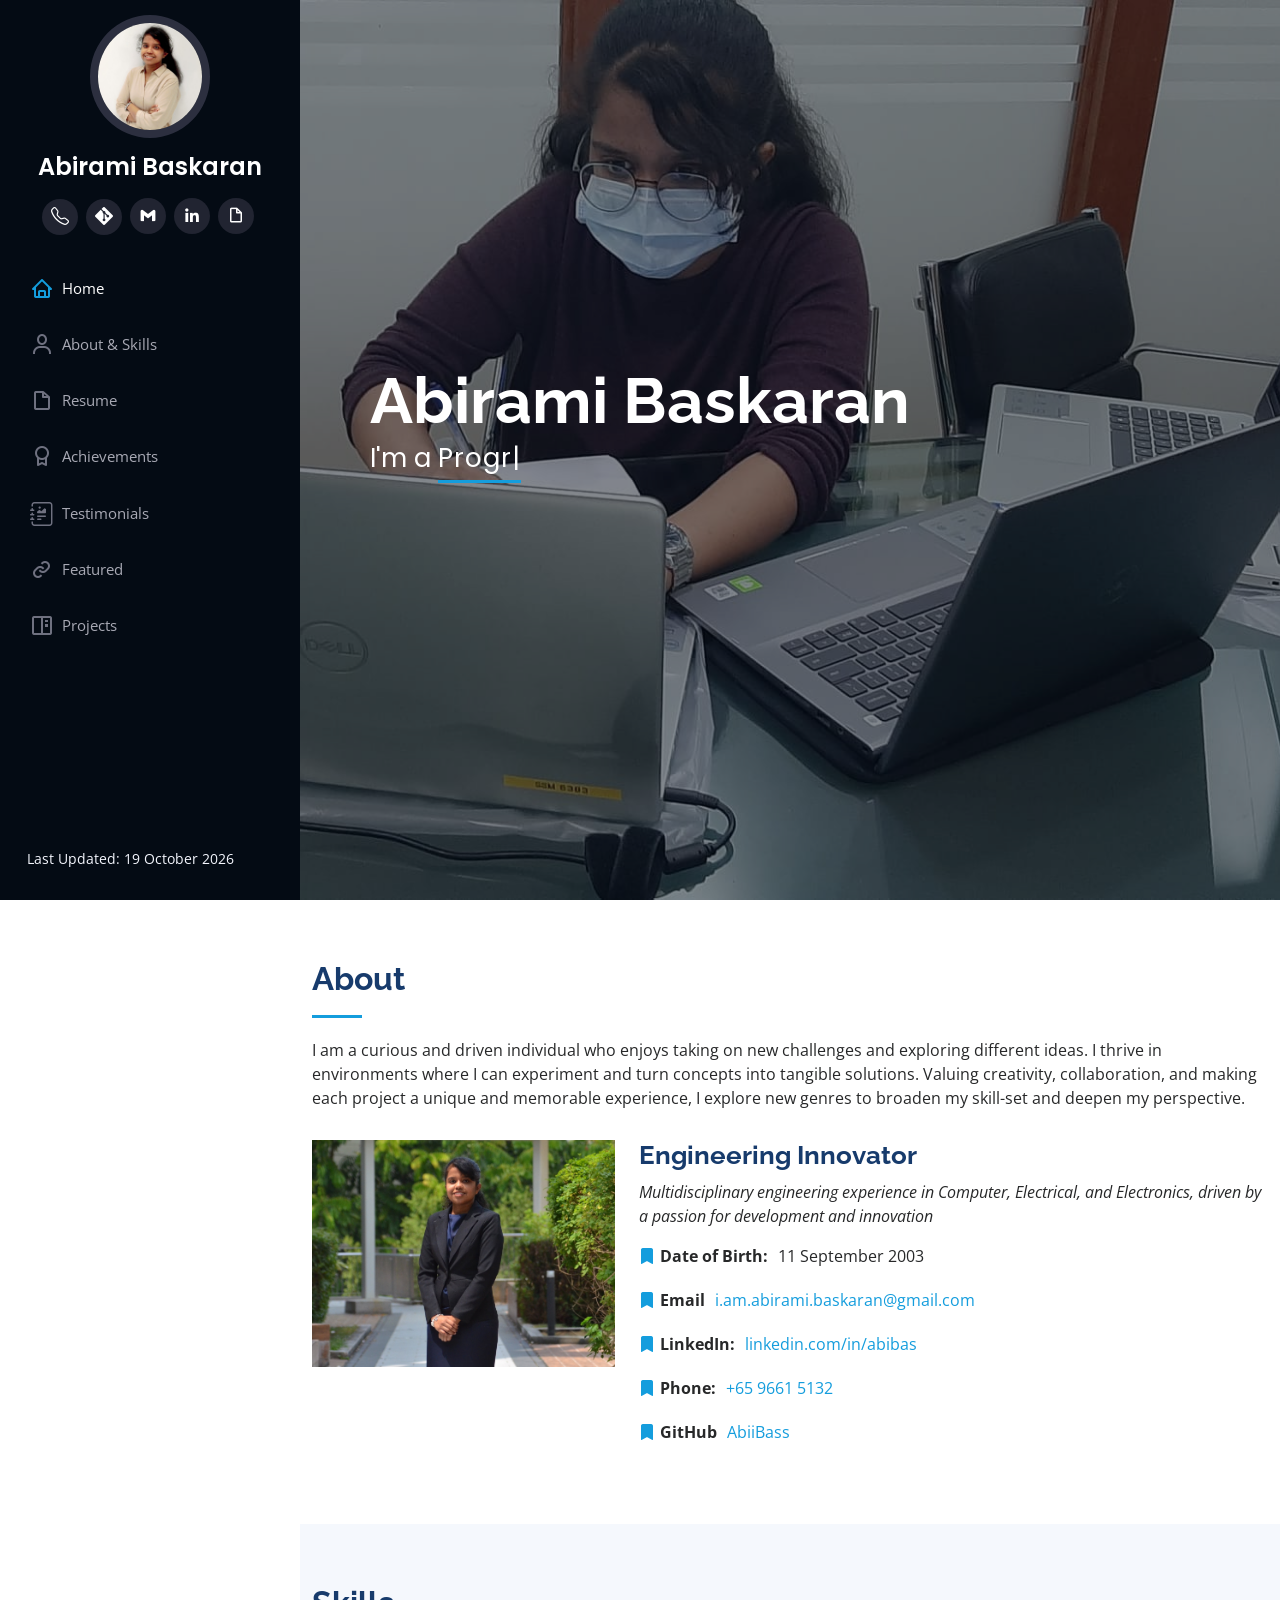
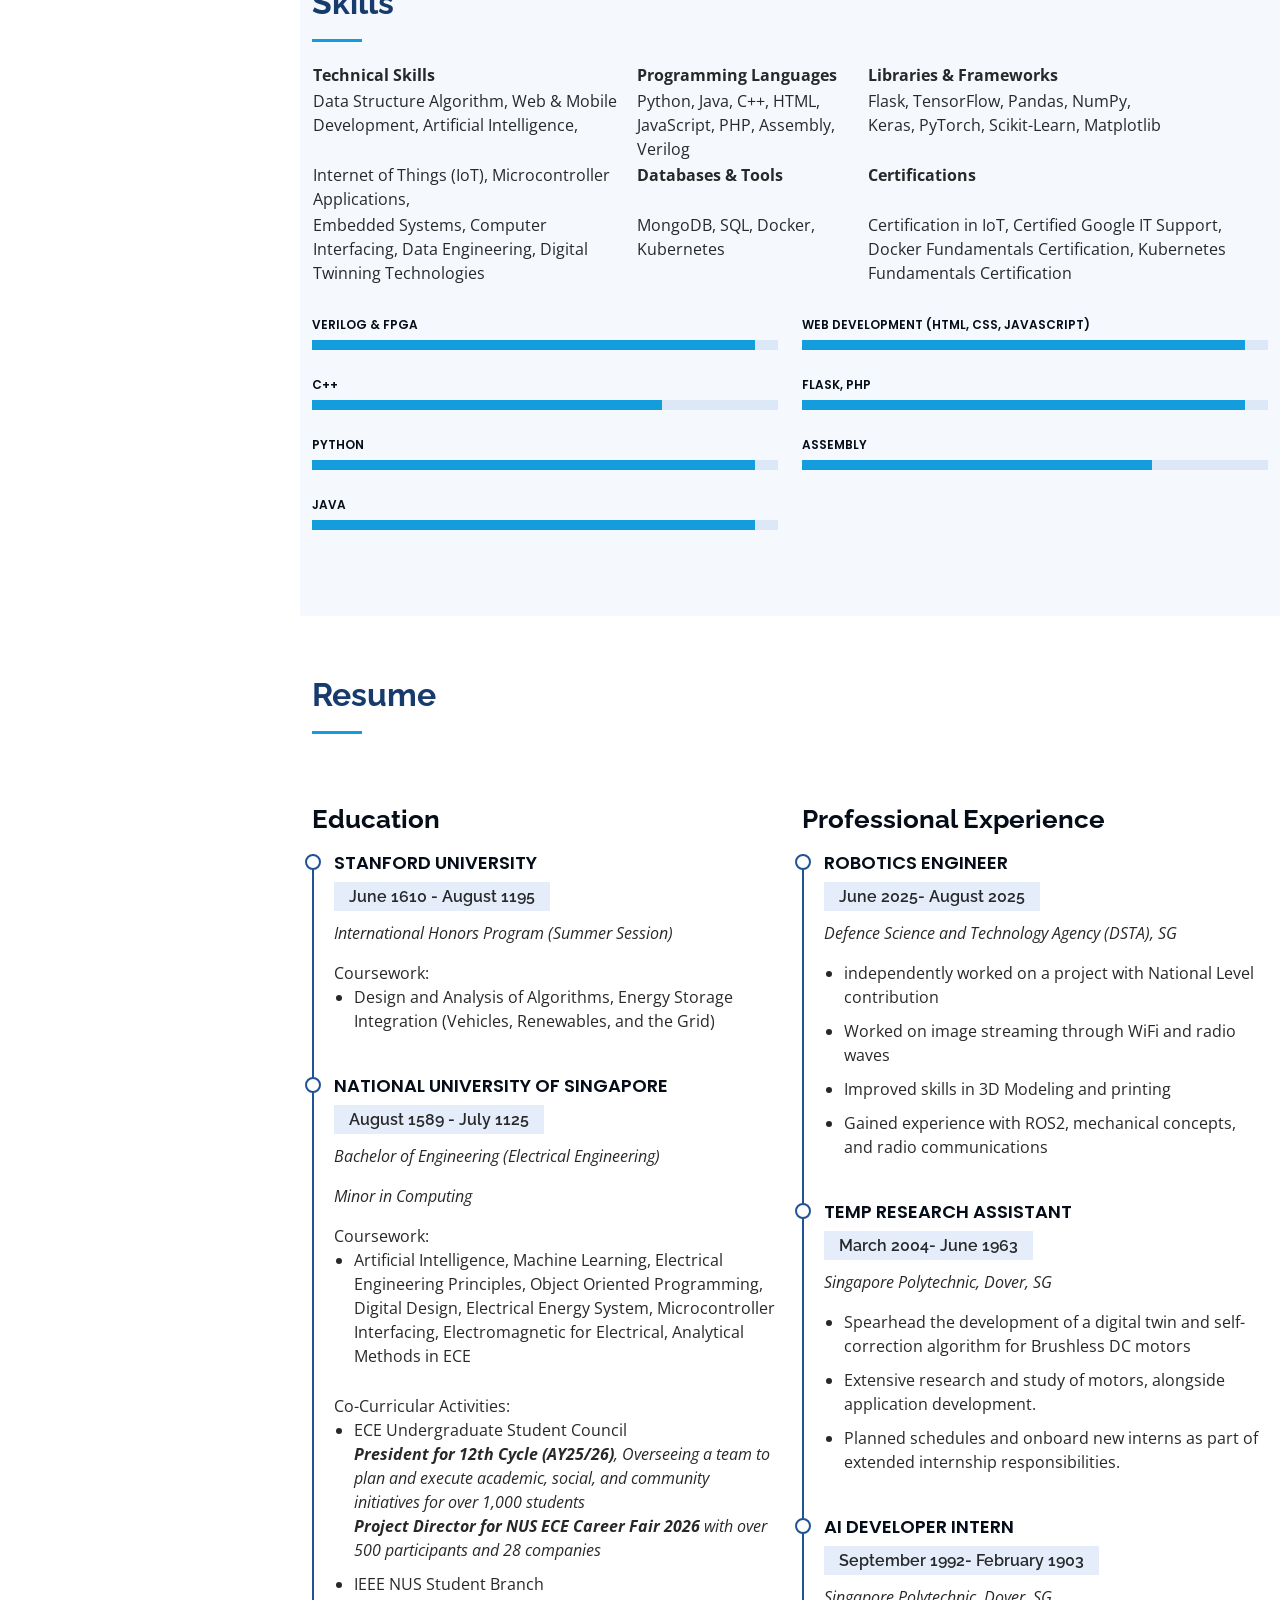
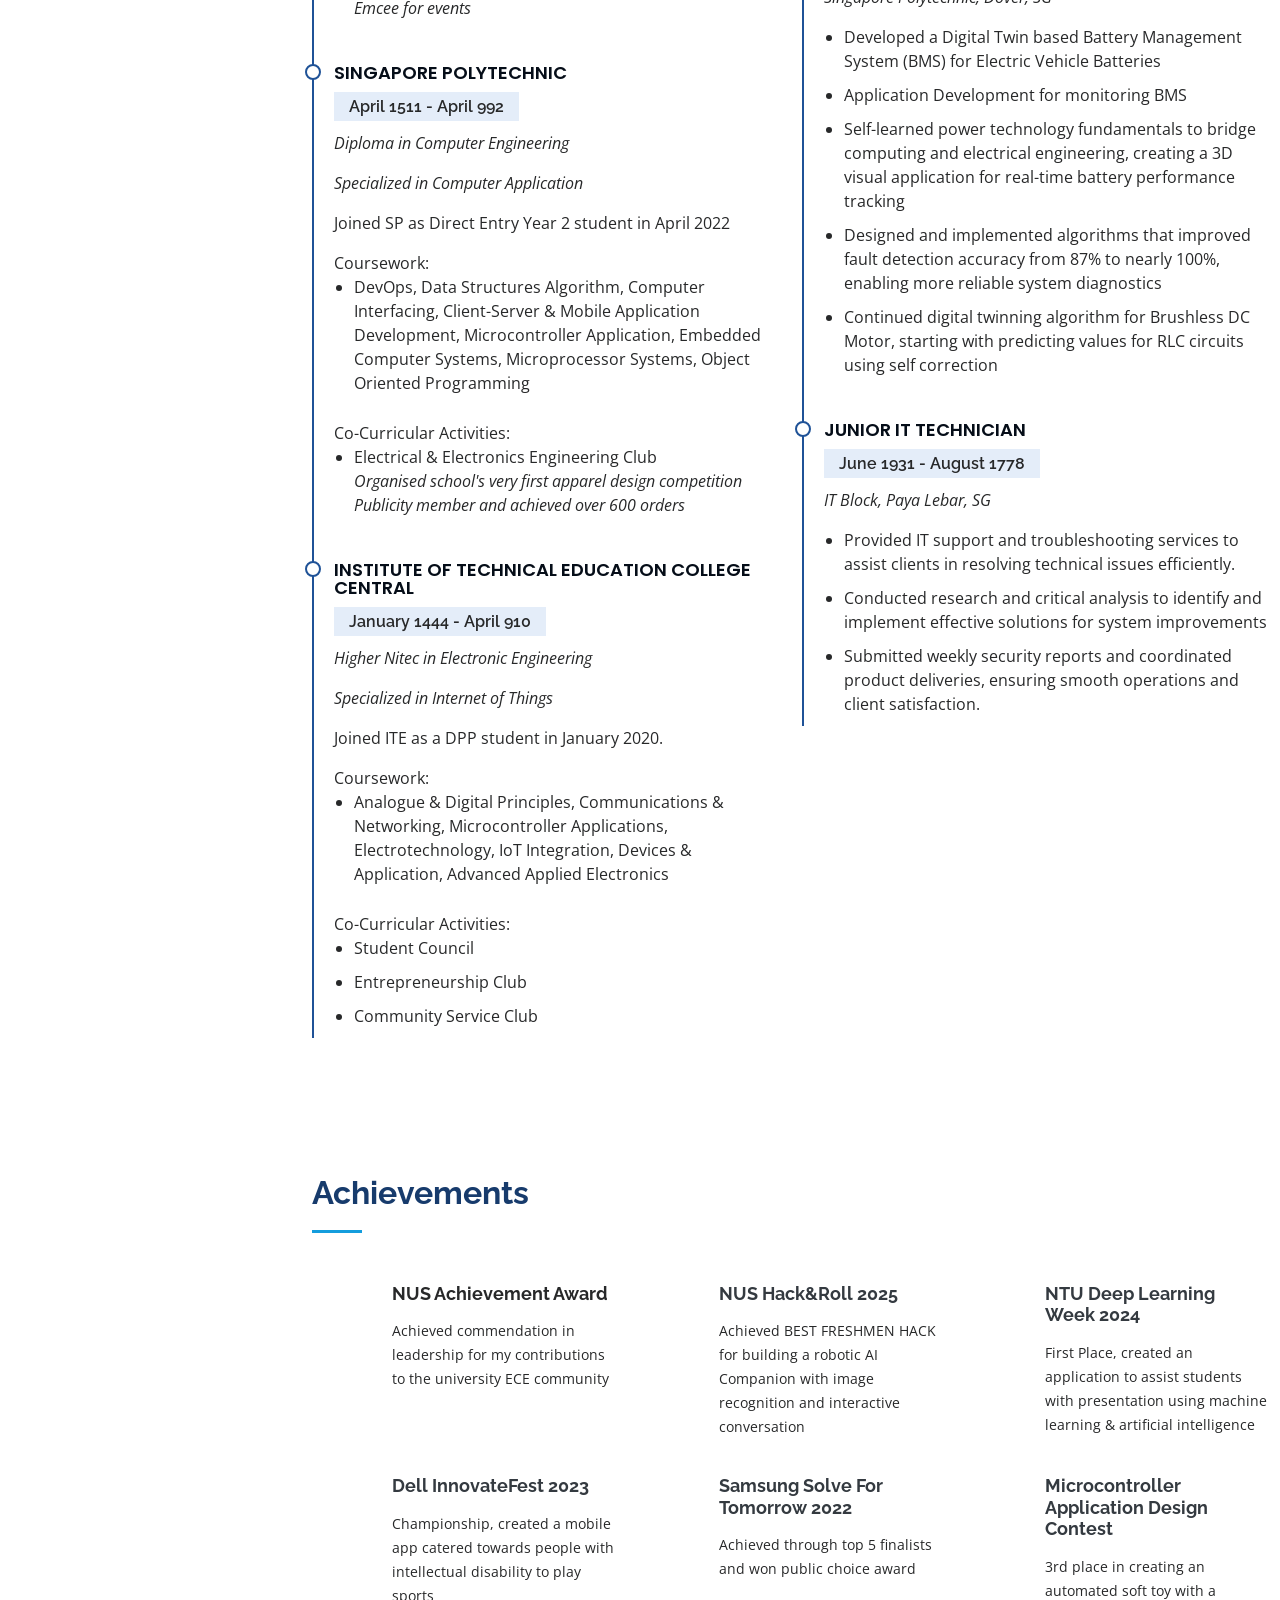
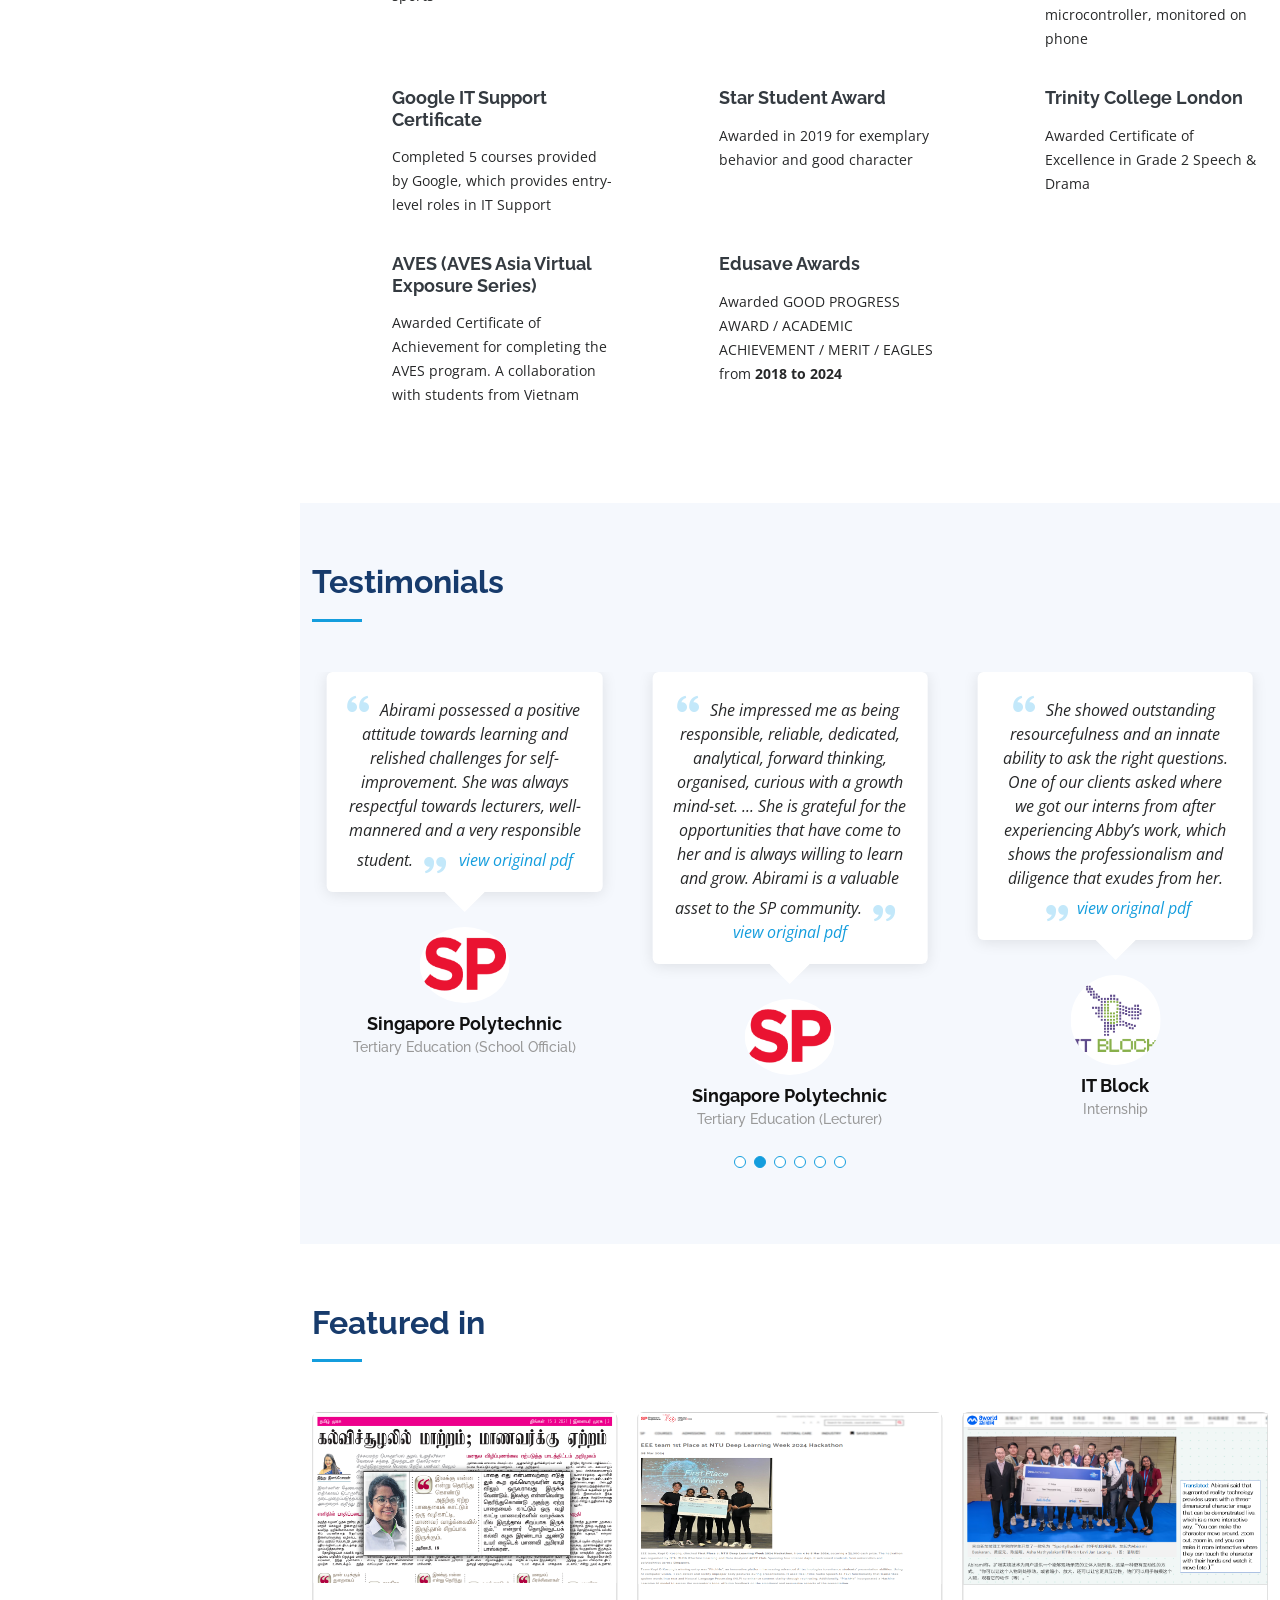
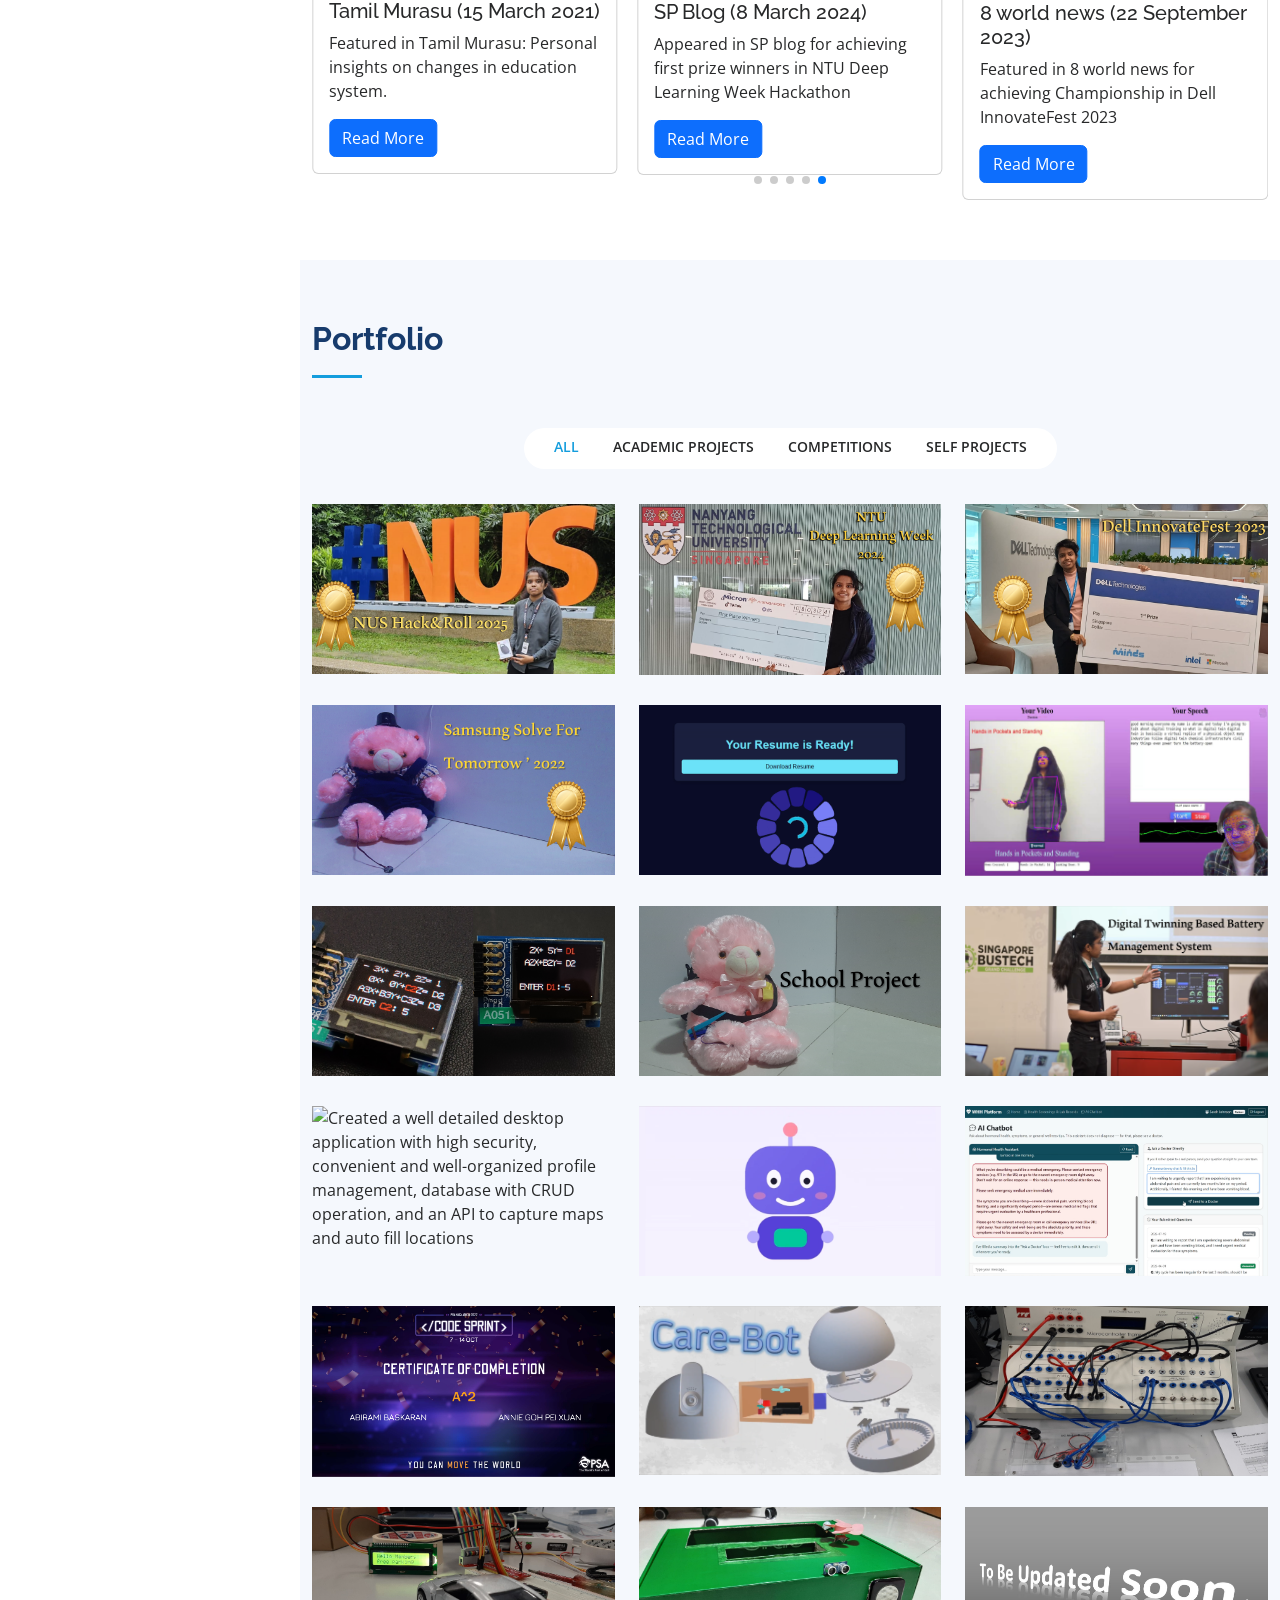
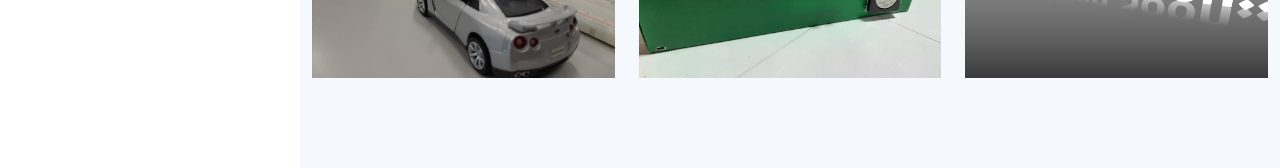
==== commit 6cbc3b23: "19_10_2026" ====
--- a/index.html
+++ b/index.html
@@ -93,7 +93,7 @@
 
         <div class="section-title">
           <h2>About</h2>
-          <p>I am a curious and driven individual who loves taking on new challenges and exploring different ideas. 
+          <p>I am a curious and driven individual who enjoys taking on new challenges and exploring different ideas. 
             I thrive in environments where I can experiment and turn concepts into tangible solutions. 
             Valuing creativity, collaboration, and making each project a unique and memorable experience, 
             I explore new genres to broaden my skill-set and deepen my perspective.</p>
@@ -101,7 +101,7 @@
 
         <div class="row">
           <div class="col-lg-4" data-aos="fade-right">
-            <img src="assets/img/profile-img.jpg" class="img-fluid" alt="Abirami Baskaran Portfolio">
+            <img src="assets/img/profile-img3.jpg" class="img-fluid" alt="Abirami Baskaran Portfolio">
           </div>
           <div class="col-lg-8 pt-4 pt-lg-0 content" data-aos="fade-left">
             <h3>Engineering Innovator</h3>
@@ -358,7 +358,7 @@
               <p><em>International Honors Program (Summer Session)</em></p>
               Coursework:
               <ul>
-                <li>Design and Analysis of Algorithms, Energy Storage Integration - Vehicles, Renewables, and the Grid</li>
+                <li>Design and Analysis of Algorithms, Energy Storage Integration (Vehicles, Renewables, and the Grid)</li>
               </ul>
               
             </div>
@@ -374,12 +374,12 @@
               <p><em>Minor in Computing</em></p>
               Coursework:
               <ul>
-                <li>Artifical Intelligence, Machine Learning, Electrical Engineering Principles, Object Oriented Programming, Digital Design, Electrical Energy System, Microcontroller Interfacing, Electromagnetic for Electrical, Analytical Methods in ECE</li>
+                <li>Artificial Intelligence, Machine Learning, Electrical Engineering Principles, Object Oriented Programming, Digital Design, Electrical Energy System, Microcontroller Interfacing, Electromagnetic for Electrical, Analytical Methods in ECE</li>
               </ul>
                 Co-Curricular Activities:
               <ul>
                 <li>ECE Undergraduate Student Council
-                  <br><span style="font-weight: normal; font-style: oblique;"><b>President for 12th Cyle (AY25/26)</b>, Overseeing a team to plan and execute academic, social, and community initiatives for over 1,000 students </span>
+                  <br><span style="font-weight: normal; font-style: oblique;"><b>President for 12th Cycle (AY25/26)</b>, Overseeing a team to plan and execute academic, social, and community initiatives for over 1,000 students </span>
                   <br><span style="font-weight: normal; font-style: oblique;"><b>Project Director for NUS ECE Career Fair 2026</b> with over 500 participants and 28 companies</span>
                 </li>
                 <li>IEEE NUS Student Branch
@@ -400,7 +400,7 @@
               <!-- <h5>Current GPA : 4.0 | Cummulative GPA : 3.63</h5> -->
               <p><em>Diploma in Computer Engineering</em></p>
               <p><em>Specialized in Computer Application</em></p>
-              <p>Joined SP as Direct Entry Year 2 student at April 2022</p>
+              <p>Joined SP as Direct Entry Year 2 student in April 2022</p>
               Coursework:
               <ul>
                 <li>DevOps, Data Structures Algorithm, Computer Interfacing, Client-Server & Mobile Application Development, Microcontroller Application, Embedded Computer Systems, Microprocessor Systems, Object Oriented Programming</li>
@@ -454,10 +454,10 @@
                   data-purecounter-duration="1" class="purecounter"></span></h5>
               <p><em>Defence Science and Technology Agency (DSTA), SG</em></p>
               <ul>
-                <li>independently and worked on a project with National Level contribution</li>
+                <li>independently worked on a project with National Level contribution</li>
                 <li>Worked on image streaming through WiFi and radio waves</li>
                 <li>Improved skills in 3D Modeling and printing</li>
-                <li>Learned experience with ROS2, mechanical concepts, and radio communications</li>
+                <li>Gained experience with ROS2, mechanical concepts, and radio communications</li>
               </ul>
             </div>
 
@@ -547,6 +547,15 @@
         </div>
 
         <div class="row">
+          <!-- NUS Achievement Award -->
+           <div class="col-lg-4 col-md-6 icon-box" data-aos="fade-up">
+            <!-- <div class="icon"><i class="bi bi-briefcase"></i></div> -->
+            <h4 class="title">
+              <!-- <a href="https://osa.nus.edu.sg/naa/" data-gallery="portfolioGallery" class="portfolio-lightbox"> -->
+              NUS Achievement Award</a></h4>
+            <p class="description">Achieved commendation in leadership for my contributions to the university ECE community</p>
+          </div>
+
           <!-- NUS Hack Roll -->
           <div class="col-lg-4 col-md-6 icon-box" data-aos="fade-up">
             <!-- <div class="icon"><i class="bi bi-briefcase"></i></div> -->
@@ -593,8 +602,7 @@
             <h4 class="title"><a href="assets/img/portfolio/certificates/googleCertPNG.PNG"
                 data-gallery="portfolioGallery" class="portfolio-lightbox">Google IT Support
                 Certificate</a></h4>
-            <p class="description">Completed 5 courses provided by Google, which provides entry level roles in IT
-              Support</p>
+            <p class="description">Completed 5 courses provided by Google, which provides entry-level roles in IT Support</p>
           </div>
 
           <!-- Star Student Award (Deyi) -->
@@ -602,7 +610,7 @@
             <!-- <div class="icon"><i class="bi bi-card-checklist"></i></div> -->
             <h4 class="title"><a href="assets/img/portfolio/certificates/Star_Student_Deyi.jpeg"
                 data-gallery="portfolioGallery" class="portfolio-lightbox">Star Student Award</a></h4>
-            <p class="description">Awarded at 2019 for exemplary behavior and good character</p>
+            <p class="description">Awarded in 2019 for exemplary behavior and good character</p>
           </div>
 
           <!-- Trinity College London -->
@@ -610,7 +618,7 @@
             <!-- <div class="icon"><i class="bi bi-bar-chart"></i></div> -->
             <h4 class="title"><a href="assets/img/portfolio/certificates/TrinityCert.jpeg"
                 data-gallery="portfolioGallery" class="portfolio-lightbox">Trinity College London</a></h4>
-            <p class="description">Awarded certificate of Excellence in Grade 2 Speech & Drama</p>
+            <p class="description">Awarded Certificate of Excellence in Grade 2 Speech & Drama</p>
           </div>
 
           <!-- AVES -->
@@ -660,7 +668,7 @@
                     target="_blank"> &nbsp;&nbsp; view original pdf</a>
                 </p>
                 <img src="assets/img/testimonials/DSTA.png" class="testimonial-img" alt="">
-                <h3>Defense Science Technology Agency</h3>
+                <h3>Defense Science and Technology Agency</h3>
                 <h4>Internship</h4>
               </div>
             </div><!-- End testimonial item -->
@@ -770,7 +778,7 @@
                   </div>
                   <div class="card-body">
                     <h5 class="card-title">SP Blog (8 March 2024)</h5>
-                    <p class="card-text">Appeared in SP blog for acheiving first prize winners in NTU Deep Learning Week Hackathon</p>
+                    <p class="card-text">Appeared in SP blog for achieving first prize winners in NTU Deep Learning Week Hackathon</p>
                     <a href="https://www.sp.edu.sg/courses/schools/sma/happenings/detail/eee-happenings/eee-team-1st-place-at-ntu-deep-learning-week-2024-hackathon"  target="_blank" class="btn btn-primary" data-mdb-ripple-init>Read More</a>
                   </div>
               </div>
@@ -786,8 +794,8 @@
                   </div>
                   <div class="card-body">
                     <h5 class="card-title">8 world news (22 September 2023)</h5>
-                    <p class="card-text">Featured in 8 world news for acheiving Championship in Dell InnovateFest 2023</p>
-                    <a href="https://www.8world.com/so-young/innovatefest2023-2247726"  target="_blank" class="btn btn-primary" data-mdb-ripple-init>Read More</a>
+                    <p class="card-text">Featured in 8 world news for achieving Championship in Dell InnovateFest 2023</p>
+                    <a href="assets/img/testimonials/8World_NewsArticle.pdf"  target="_blank" class="btn btn-primary" data-mdb-ripple-init>Read More</a>
                   </div>
               </div>
               </div>
@@ -802,7 +810,7 @@
                   </div>
                   <div class="card-body">
                     <h5 class="card-title">SP Blog (23 September 2023)</h5>
-                    <p class="card-text">Appeared in SP blog for acheiving Championship in Dell InnovateFest 2023</p>
+                    <p class="card-text">Appeared in SP blog for achieving Championship in Dell InnovateFest 2023</p>
                     <a href="https://www.sp.edu.sg/courses/schools/sma/happenings/detail/eee-happenings/eee-team-won-first-prize-at-innovatefest2023"  target="_blank" class="btn btn-primary" data-mdb-ripple-init>Read More</a>
                   </div>
               </div>
@@ -818,7 +826,7 @@
                   </div>
                   <div class="card-body">
                     <h5 class="card-title">LinkedIn (2021)</h5>
-                    <p class="card-text">Appeared in a LinkedIn post by internship, showcasing their promotional advertisement.</p>
+                    <p class="card-text">Appeared in a LinkedIn post by my internship company, showcasing their promotional advertisement.</p>
                     <a href="https://www.linkedin.com/posts/it-block-pte-ltd_here-at-it-block-we-take-our-customer-service-activity-6825690691289669633--ZN-?utm_source=share&utm_medium=member_desktop" target="_blank" class="btn btn-primary" data-mdb-ripple-init>Read More</a>
                   </div>
               </div>
@@ -862,7 +870,7 @@
             <ul id="portfolio-flters">
               <li data-filter="*" class="filter-active">All</li>
               <li data-filter=".filter-sch">Academic Projects</li>
-              <li data-filter=".filter-comp">competitions</li>
+              <li data-filter=".filter-comp">Competitions</li>
               <li data-filter=".filter-self">Self Projects</li>
               <!-- <li data-filter=".filter-web">Web</li> -->
             </ul>
@@ -874,7 +882,7 @@
           <!-- NUS Hack & Roll -->
           <div class="col-lg-4 col-md-6 portfolio-item filter-comp">
             <div class="portfolio-wrap" id="NUS_HackRoll">
-              <img src="assets/img/portfolio/NUS_HackRoll.PNG" class="img-fluid" alt="Hack&Roll 2025 achieved Best Freshmen Hack. Mickey, a companion robot developed during NUS Hack&Roll 2024 to assist elderly individuals through AI-powered interactions and health monitoring. Developed Mickey, a robotic companion with image detection, voice assistance, and multimodal interaction. With Image recognition, vision processing and speech recognition APIs, it enables real-time user engagement. Built with Raspberry Pi and TensorFlow, Mickey supports gesture recognition, face tracking, and adaptive voice feedback. Awarded Best Freshmen Hack for innovation in human-computer interaction and assistive robotics.">
+              <img src="assets/img/portfolio/NUS_HackRoll.PNG" class="img-fluid" alt="Hack&Roll 2025 achieved Best Freshmen Hack. Mickey, a companion robot developed during NUS Hack&Roll 2025 with image recognition and interactive conversation. The robot is designed to assist users in various tasks, providing companionship and support through its advanced AI capabilities.">
               <div class="portfolio-links">
                 <a href="https://devpost.com/software/mickey-the-companion?_gl=1*13uls3m*_gcl_au*MTYzNTg3NTI1NS4xNzQwOTAxOTYx*_ga*MzQ5MDgwMDg5LjE3MzE1MTU0NjU.*_ga_0YHJK3Y10M*MTc0MTE2MjYxOC4xOS4wLjE3NDExNjI2MTguMC4wLjA." target="_blank" title="Dev Post"><i
                     class="bx bx-link"></i></a>
@@ -899,7 +907,7 @@
           <!-- DAAALE -->
           <div class="col-lg-4 col-md-6 portfolio-item filter-comp">
             <div class="portfolio-wrap" id="Dell_Innovate_Fest">
-              <img src="assets/img/portfolio/Dell_Minds.PNG" class="img-fluid" alt="Championship in Dell InnovateFest 2023. Created a mobile app to encourage sports for people with intellectual disability. App included AR technology, automated real time chats, unique simple interface. Competition organized by Dell Technologies and MINDS. Was the group leader in this.">
+              <img src="assets/img/portfolio/Dell_Minds.PNG" class="img-fluid" alt="Championship in Dell InnovateFest 2023. Created a mobile app to encourage sports for people with intellectual disability. App included AR technology, automated real-time chats, unique simple interface. Competition organized by Dell Technologies and MINDS. Was the group leader in this.">
               <div class="portfolio-links">
                 <a href="https://www.sp.edu.sg/courses/schools/sma/happenings/detail/eee-happenings/eee-team-won-first-prize-at-innovatefest2023" target="_blank" title="SP News"><i
                     class="bx bx-link"></i></a>
@@ -943,7 +951,7 @@
           <!-- Presentation Boost -->
           <div class="col-lg-4 col-md-6 portfolio-item filter-self">
             <div class="portfolio-wrap" id="PresentationBoost">
-              <img src="assets/img/portfolio/PresentationBoost.JPG" class="img-fluid" alt="Built an application, to analyse and improve users' presentation skills. The application tracks body posture, detects common speech habits and body pose gestures done during presentations, and provides live feedback on body language. After recording, users can review and download their video, audio, and speech transcript, make quick edits, and generate improved versions of their speech based on preferences like fluency, length, or formality. Using generative AI It also generates potential audience questions and provides a detailed performance report summarizing the presentation with actionable advice for improvement.">
+              <img src="assets/img/portfolio/PresentationBoost.JPG" class="img-fluid" alt="Built an application to analyse and improve users' presentation skills. The application tracks body posture, detects common speech habits and body pose gestures done during presentations, and provides live feedback on body language. After recording, users can review and download their video, audio, and speech transcript, make quick edits, and generate improved versions of their speech based on preferences like fluency, length, or formality. Using generative AI, it also generates potential audience questions and provides a detailed performance report summarizing the presentation with actionable advice for improvement.">
               <div class="portfolio-links">
                 <a href="https://youtu.be/arFdIQSLH_M" target="_blank" title="Demo Video"><i
                     class="bx bx-play"></i></a>
@@ -954,7 +962,7 @@
           <!-- EE2026 verilog on FPGA board -->
           <div class="col-lg-4 col-md-6 portfolio-item filter-sch">
             <div class="portfolio-wrap" id="EE2026">
-              <img src="assets/img/portfolio/verilogProj1.png" class="img-fluid" alt="A project done in NUS Academic year 1 semester 2, for the module 'Digital Design'. A 4 man group project which I decided to take solo and achieved top 2 in cohort. The project was to implement a traffic light controller on FPGA board using Verilog.">
+              <img src="assets/img/portfolio/verilogProj1.png" class="img-fluid" alt="A project done in NUS Academic year 2 semester 1, for the module 'Digital Design'. A simultaneous calculator implemented on an FPGA board using Verilog.">
               <div class="portfolio-links">
                 <a href="https://youtu.be/aUJo4jccwQs" target="_blank" title="More Details"><i
                     class="bx bx-play"></i></a>
@@ -1018,7 +1026,7 @@
           <!-- Hacknation #6 -->
           <div class="col-lg-4 col-md-6 portfolio-item filter-comp">
             <div class="portfolio-wrap" id="hacknation">
-              <img src="assets/img/portfolio/HacknationComp.png" class="img-fluid" alt="Built a conversational AI shopping assistant designed to transform natural-language dialogue into structured product requirements. Built with Python, Flask, PyTorch, Transformers, and a locally deployed Qwen2.5 1.5B model, the system dynamically gathers information such as product category, budget, brand preferences, and intended use through context-aware questioning. The extracted requirements are converted into structured data for downstream product retrieval and recommendation, enabling a more adaptive approach to product discovery without relying on external LLM APIs.">
+              <img src="assets/img/portfolio/HacknationComp.png" class="img-fluid" alt="Developed for the 6th Hack-Nation Global AI Hackathon, this healthcare platform combines ensemble machine learning and clinical rule-based analysis to support PCOS and thyroid dysfunction assessment, alongside shared health records, role-based patient and staff workflows, and an AI chatbot with safety escalation for clinical concerns.">
               <div class="portfolio-links">
                 <a href="https://youtu.be/e_cBM8PgxTk?si=JFMScCSpAxclVZXM" target="_blank" title="More Details"><i
                     class="bx bx-play"></i></a>
@@ -1031,7 +1039,7 @@
           <!-- PSA -->
           <div class="col-lg-4 col-md-6 portfolio-item filter-comp">
             <div class="portfolio-wrap" id="PSA_proj">
-              <img src="assets/img/portfolio/PSA_Hackathon.PNG" class="img-fluid" alt="A 3 day 2 night hackathon Problem Statement : Reduction of PSA Singapore’s Scope 3 emissions contributed but the hauliers. Proposed solution : To create a web application using Flask framework, SQLite database and Google Matrix API to send and receive haulier data ">
+              <img src="assets/img/portfolio/PSA_Hackathon.PNG" class="img-fluid" alt="A 3 day 2 night hackathon Problem Statement : Reduction of PSA Singapore’s Scope 3 emissions contributed by the hauliers. Proposed solution : To create a web application using Flask framework, SQLite database and Google Matrix API to send and receive haulier data ">
               <div class="portfolio-links">
                 <a href="https://youtu.be/QEzE3MCQkyc" target="_blank" title="More Details"><i
                     class="bx bx-play"></i></a>
@@ -1053,7 +1061,7 @@
           <!-- MCA Aeroplane -->
           <div class="col-lg-4 col-md-6 portfolio-item filter-sch">
             <div class="portfolio-wrap" id="aeroplane_proj">
-              <img src="assets/img/portfolio/Aeroplane.jpg" class="img-fluid" alt="Back in 2020. I built an An aircraft restroom prototype using the microcontroller PIC18f4520. Project done in ITE Academic year 1 semester 2, for the module “Microcontroller Applications”, It was a 2 man project which I intend to take solo.">
+              <img src="assets/img/portfolio/Aeroplane.jpg" class="img-fluid" alt="Back in 2020. I built an aircraft restroom prototype using the microcontroller PIC18f4520. Project done in ITE Academic year 1 semester 2, for the module “Microcontroller Applications”, It was a 2 man project which I intended to take solo.">
               <div class="portfolio-links">
                 <a href="assets/scss/Abirami(MCA Final Mini Project).pdf" target="_blank" title="More Details"><i class="bx bx-file-blank"></i></a>
               </div>
@@ -1114,7 +1122,7 @@
   <!-- ======= Footer ======= -->
   <footer id="footer">
     <div class="container">
-      <p>Last Updated: 22 September 2026</p>
+      <p>Last Updated: 19 October 2026</p>
     </div>
   </footer>
   <!-- End  Footer -->
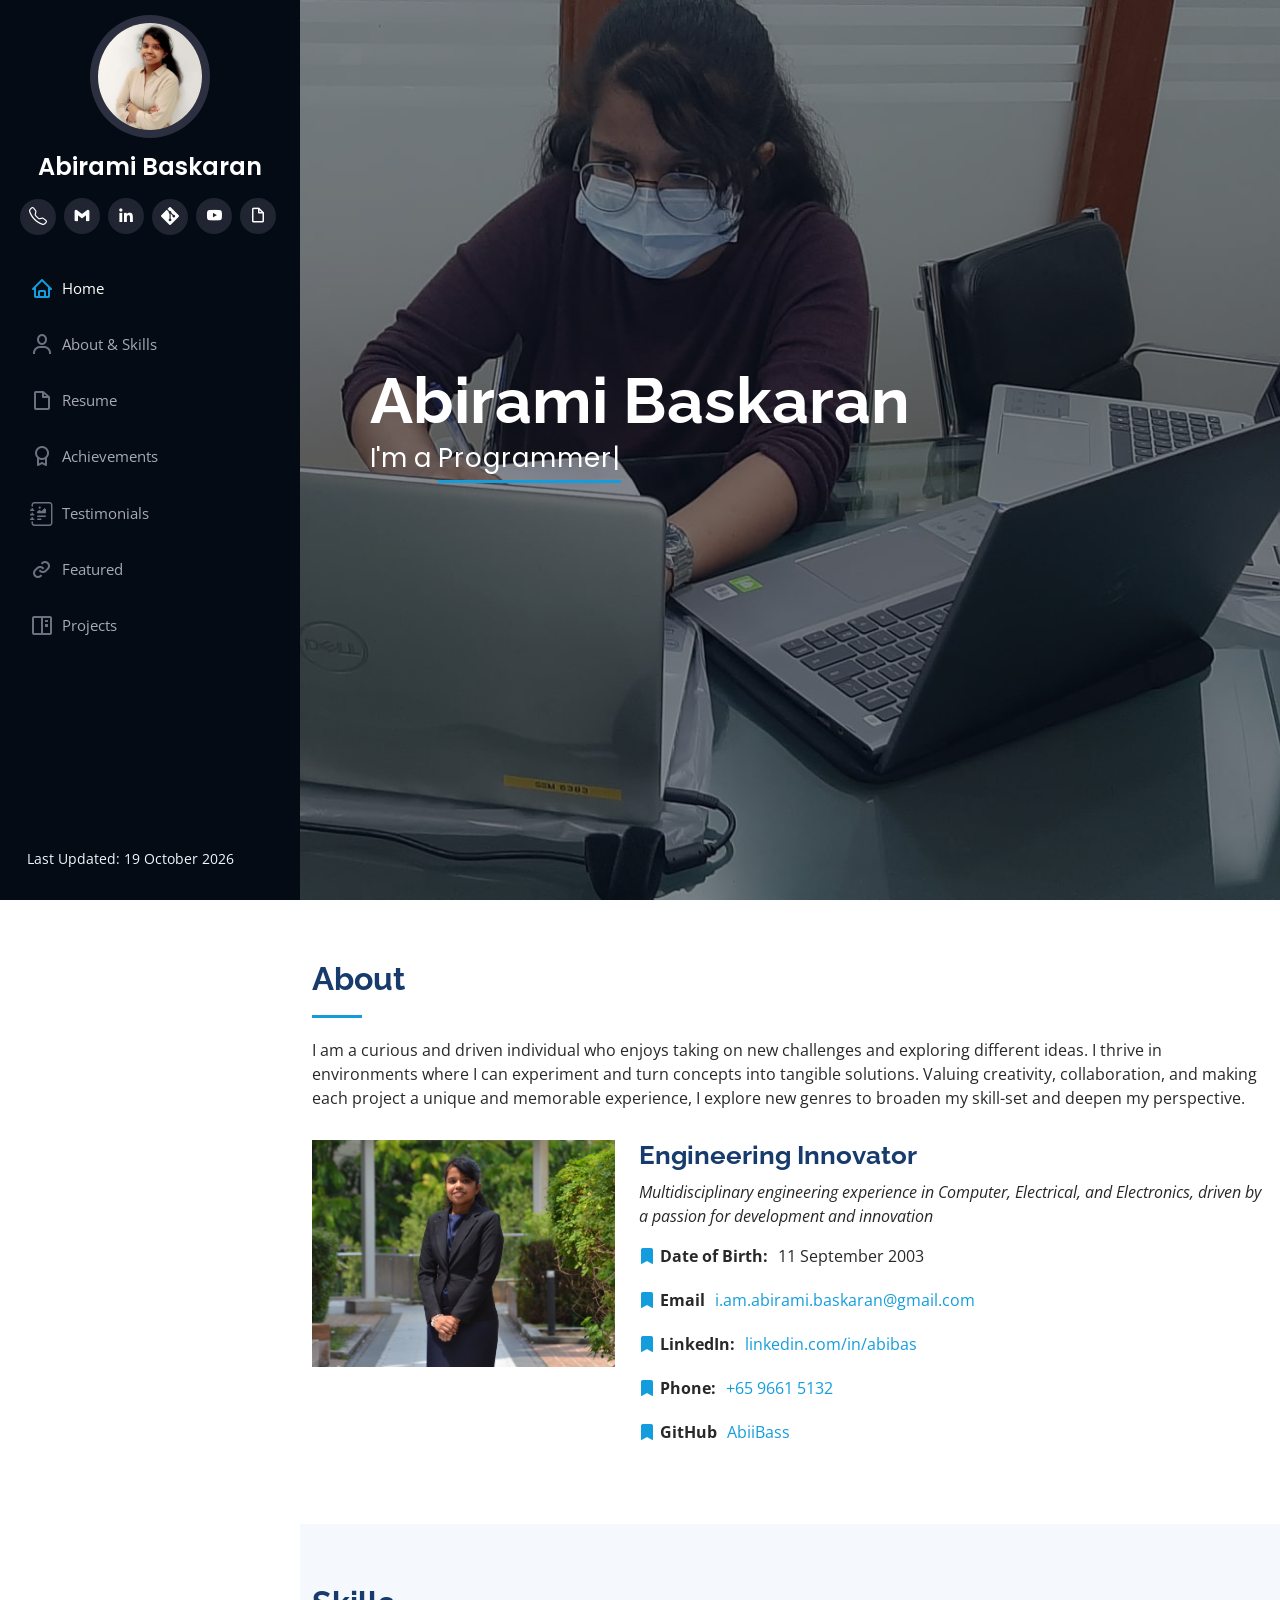
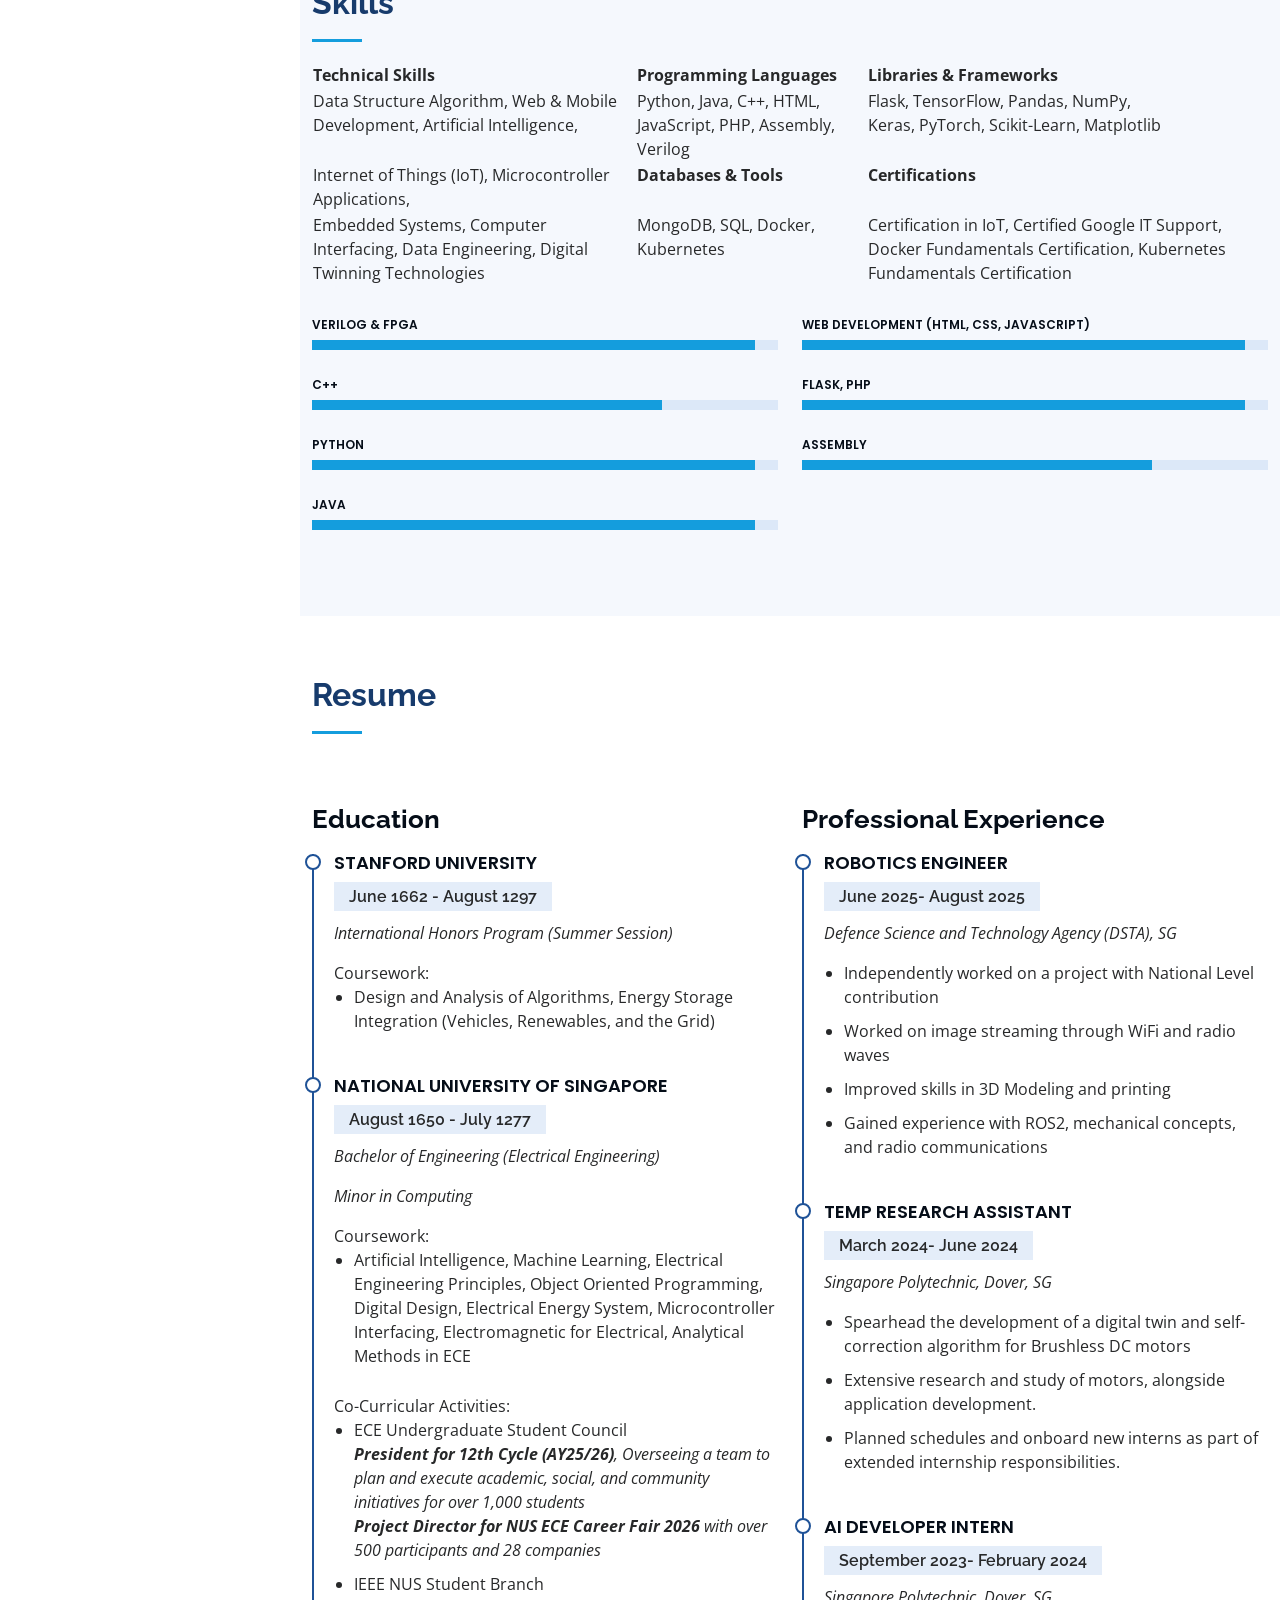
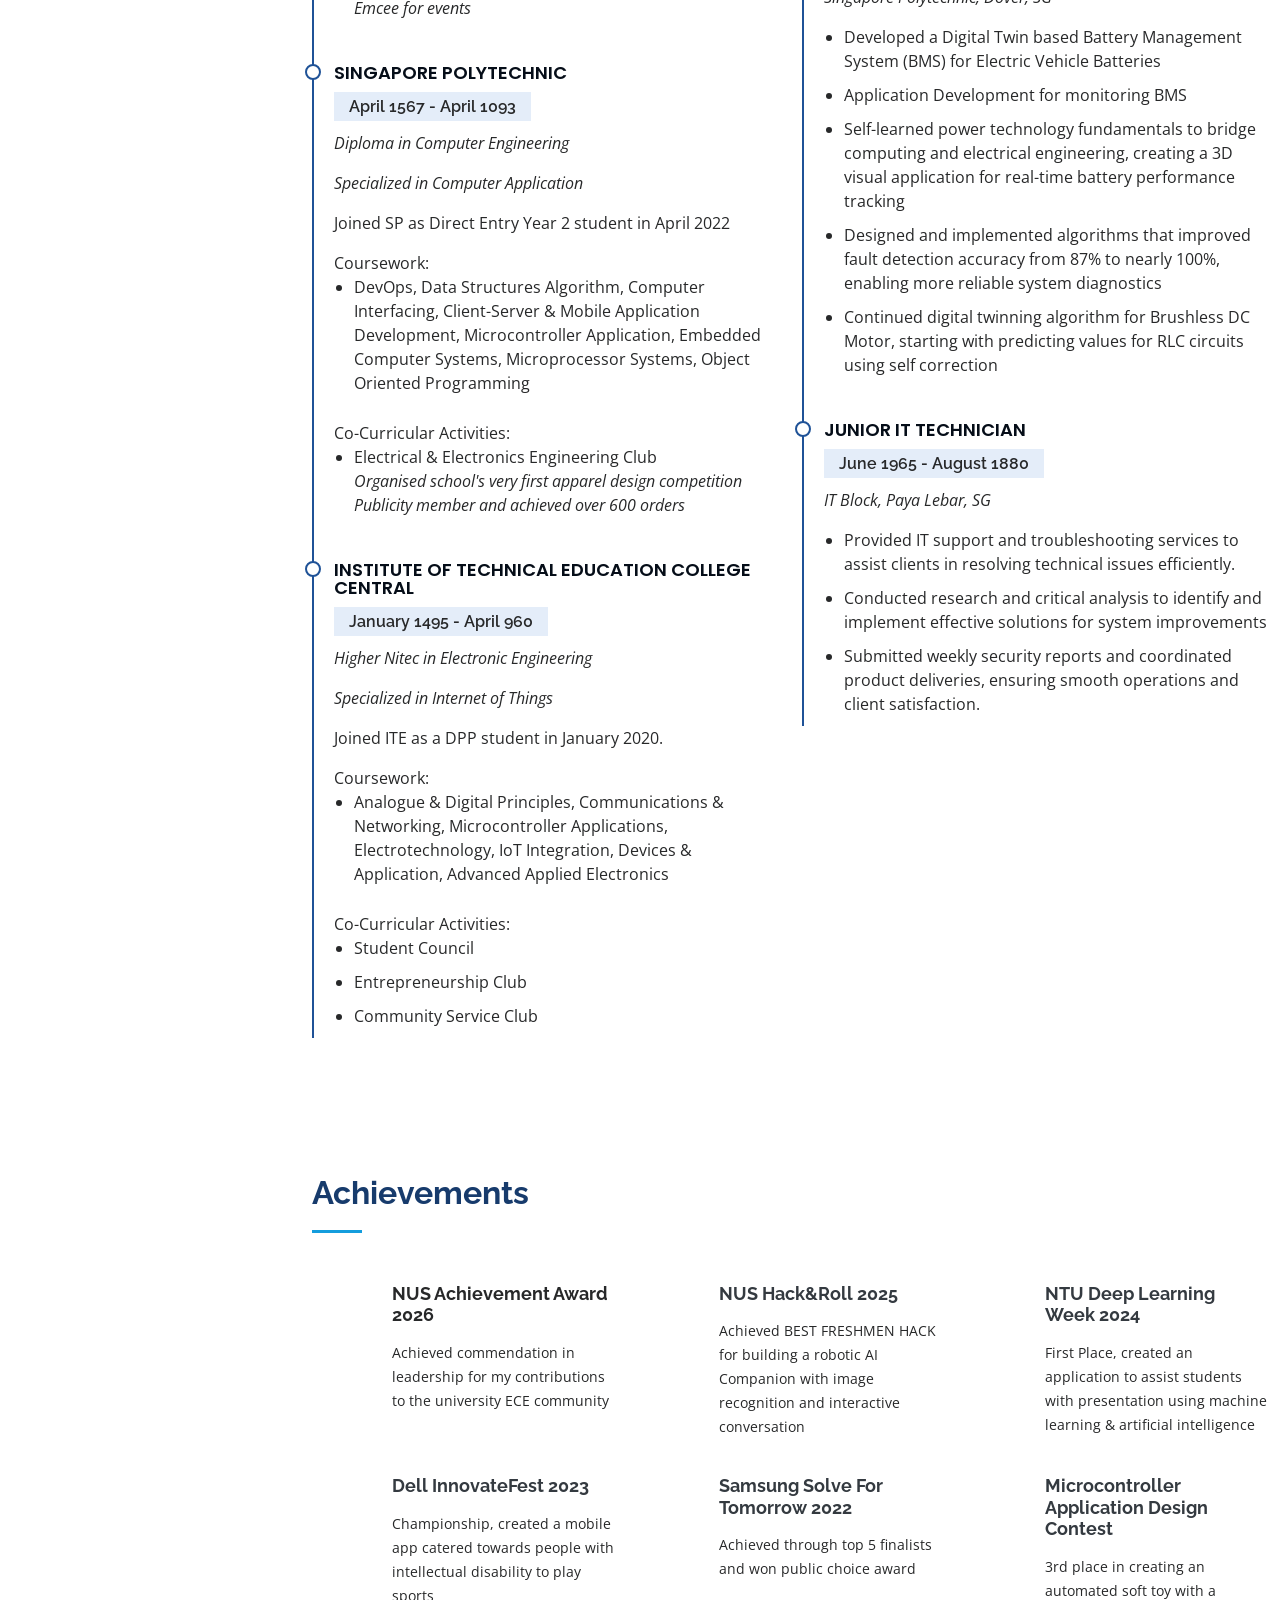
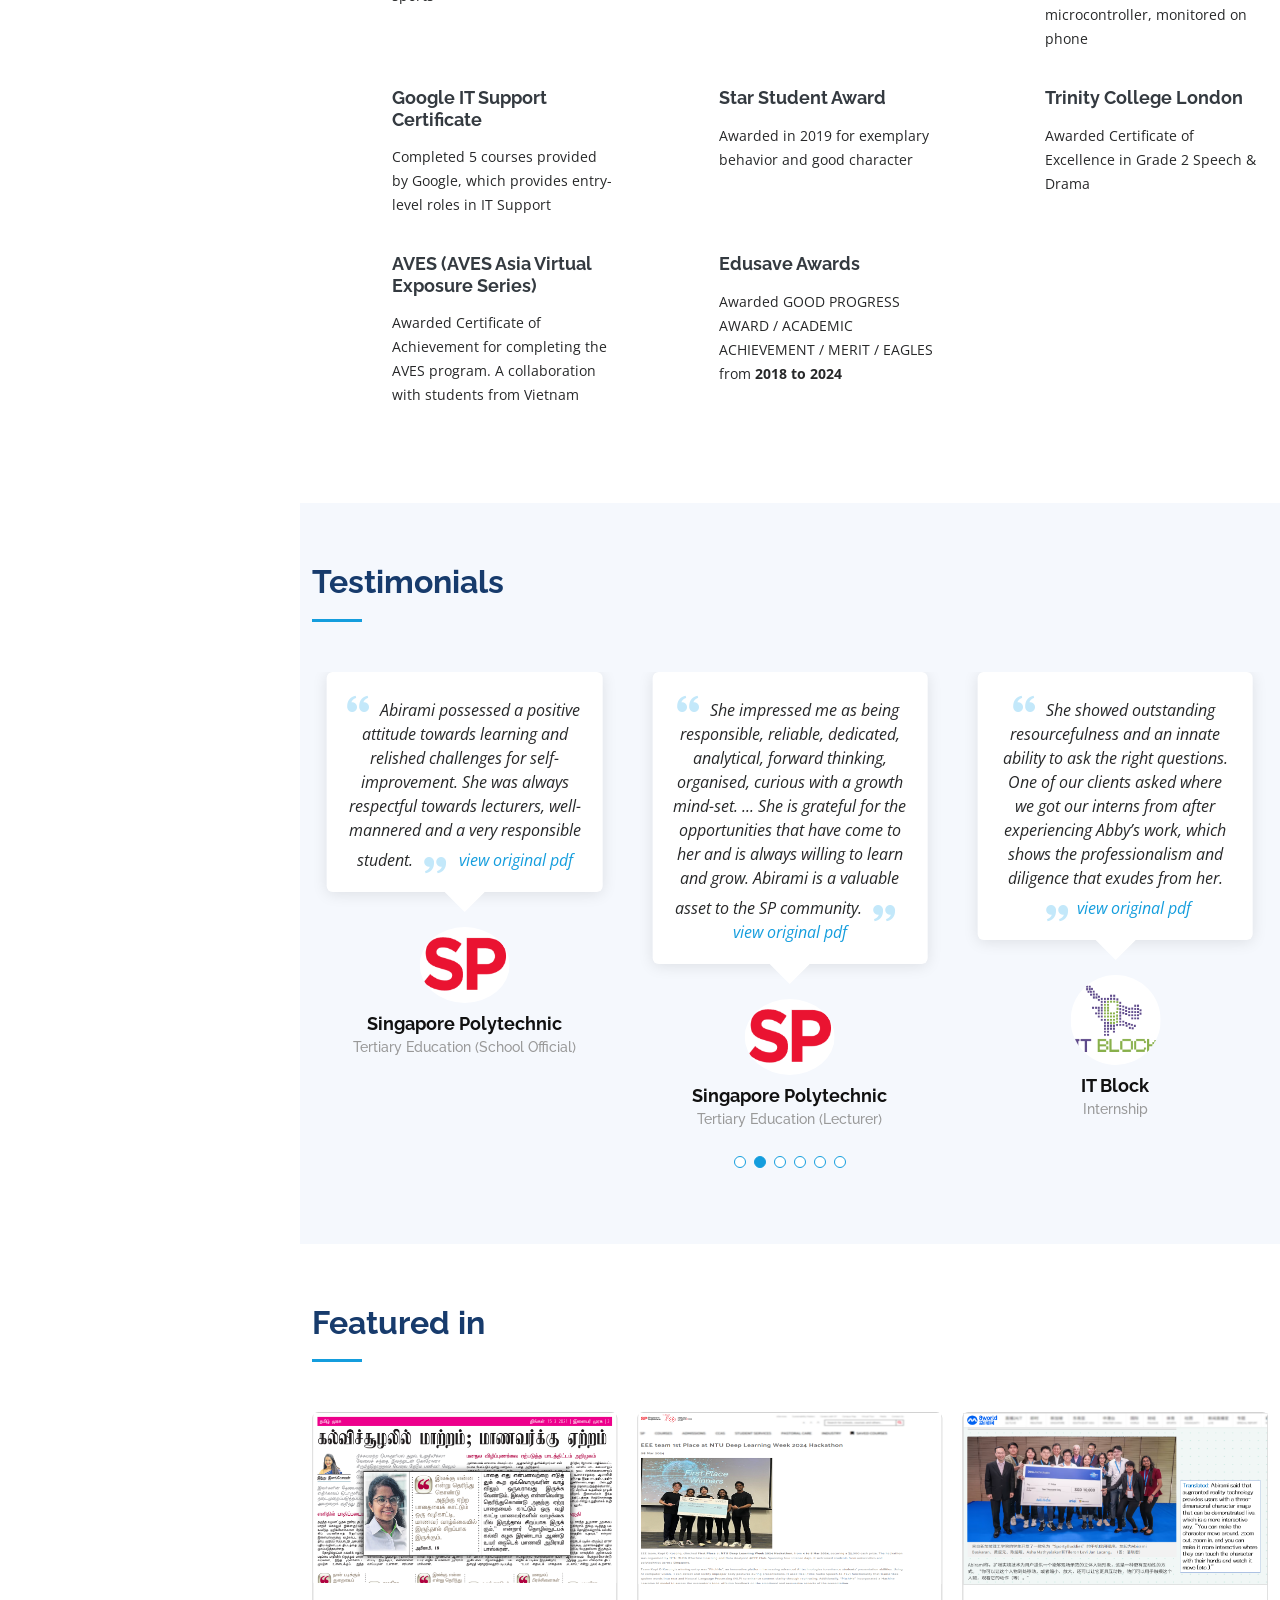
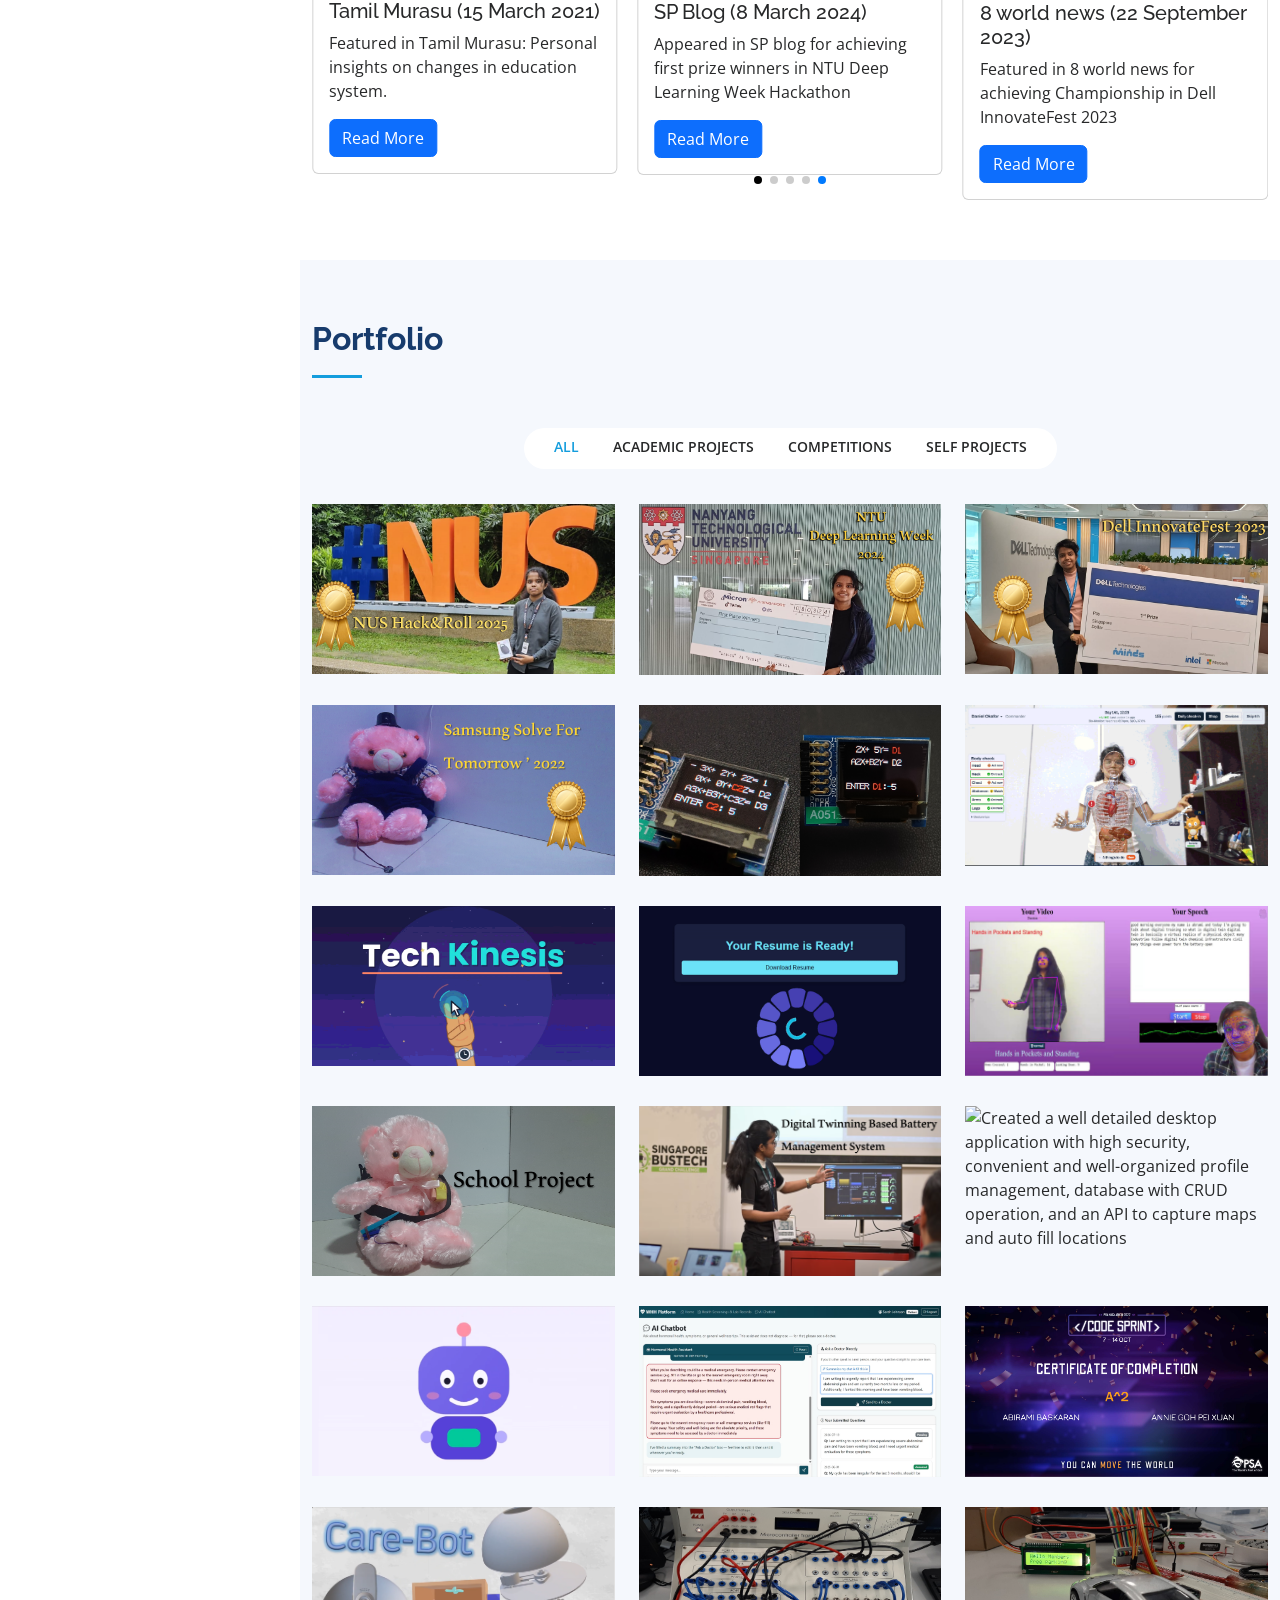
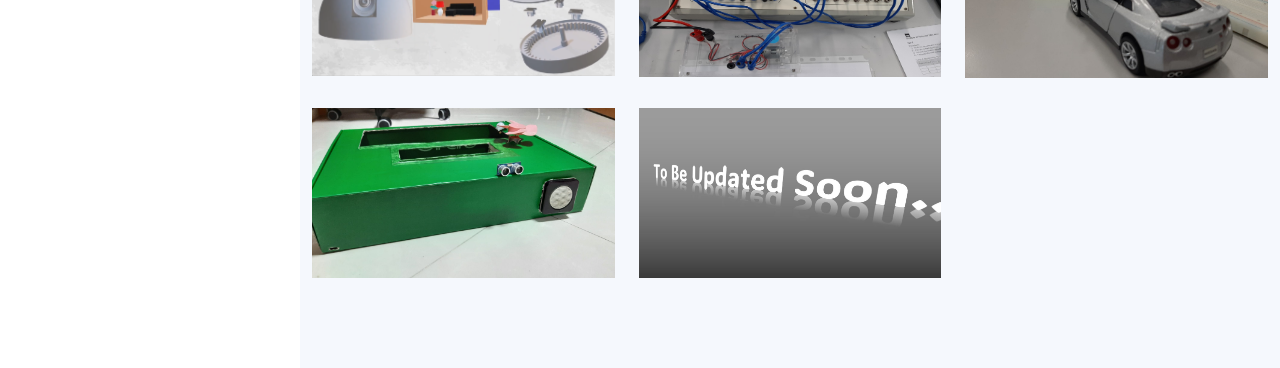
==== commit 40b6a27c: "updatedProjects" ====
--- a/index.html
+++ b/index.html
@@ -46,12 +46,11 @@
         <h1 class="text-light"><a href="index.html">Abirami Baskaran</a></h1>
         <div class="social-links mt-3 text-center">
           <a href="tel:+65 9661 5132" class="twitter"><i class="bi bi-telephone" title="call Abi"></i></a>
+          <a href="mailto:i.am.abirami.baskaran@gmail.com" class="google-plus" title="mail Abi"><i class="bx bxl-gmail"></i></a>
           <!-- <a href="https://wa.link/tt6c9y" target="_blank" class="whatsapp"><i class="bi bi-whatsapp"></i></a> -->
-          <a href="https://github.com/AbiiBass?tab=repositories" target="_blank" class="instagram" title="github"><i
-              class="bi bi-git"></i></a>
-          <a href="mailto:i.am.abirami.baskaran@gmail.com" class="google-plus" title="mail Abi"><i class="bx bxl-gmail"></i></a>
-          <a href="https://www.linkedin.com/in/abirami-baskaran-2736101b6?lipi=urn%3Ali%3Apage%3Ad_flagship3_profile_view_base_contact_details%3B0nNWW0mzSHSnc76HreOR1A%3D%3D"
-            class="linkedin" target="_blank" title="LinkedIn"><i class="bx bxl-linkedin"></i></a>
+          <a href="https://www.linkedin.com/in/abibas/" class="linkedin" target="_blank" title="Abi's LinkedIn"><i class="bx bxl-linkedin"></i></a>
+          <a href="https://github.com/AbiiBass?tab=repositories" target="_blank" class="instagram" title="Abi's GitHub"><i class="bi bi-git"></i></a>
+          <a href="https://www.youtube.com/@abi_builds_stuff" class="linkedin" target="_blank" title="Abi's YouTube"><i class="bx bxl-youtube"></i></a>
           <a href="assets/scss/ABIRAMI BASKARAN RESUME.pdf" target="_blank" title="view pdf resume"><i class="bx bx-file-blank"></i></a>
         </div>
       </div>
@@ -454,7 +453,7 @@
                   data-purecounter-duration="1" class="purecounter"></span></h5>
               <p><em>Defence Science and Technology Agency (DSTA), SG</em></p>
               <ul>
-                <li>independently worked on a project with National Level contribution</li>
+                <li>Independently worked on a project with National Level contribution</li>
                 <li>Worked on image streaming through WiFi and radio waves</li>
                 <li>Improved skills in 3D Modeling and printing</li>
                 <li>Gained experience with ROS2, mechanical concepts, and radio communications</li>
@@ -552,7 +551,7 @@
             <!-- <div class="icon"><i class="bi bi-briefcase"></i></div> -->
             <h4 class="title">
               <!-- <a href="https://osa.nus.edu.sg/naa/" data-gallery="portfolioGallery" class="portfolio-lightbox"> -->
-              NUS Achievement Award</a></h4>
+              NUS Achievement Award 2026</a></h4>
             <p class="description">Achieved commendation in leadership for my contributions to the university ECE community</p>
           </div>
 
@@ -936,6 +935,42 @@
             </div>
           </div>
 
+          <!-- EE2026 verilog on FPGA board -->
+          <div class="col-lg-4 col-md-6 portfolio-item filter-sch">
+            <div class="portfolio-wrap" id="EE2026">
+              <img src="assets/img/portfolio/verilogProj1.png" class="img-fluid" alt="A project done in NUS Academic year 2 semester 1, for the module 'Digital Design'. A simultaneous calculator implemented on an FPGA board using Verilog.">
+              <div class="portfolio-links">
+                <a href="https://youtu.be/aUJo4jccwQs" target="_blank" title="More Details"><i
+                    class="bx bx-play"></i></a>
+                <a href="assets/img/portfolio/EE2026/Simultaneous_calculator_basys.html" target="_blank" title="More Details"><i
+                    class="bx bx-file"></i></a>
+              </div>
+            </div>
+          </div>
+
+          <!-- NASA Spacetech-->
+          <div class="col-lg-4 col-md-6 portfolio-item filter-comp">
+            <div class="portfolio-wrap" id="NASA">
+              <img src="assets/img/portfolio/NASA_AstroNOTok.gif" class="img-fluid" alt="Submission for Space tech chalenge">
+              <div class="portfolio-links">
+                <a href="https://youtu.be/yHwvz3Bat90" target="_blank" title="Demo Video"><i class="bx bx-play"></i></a>
+                <a href="https://www.spaceappschallenge.org/2026/find-a-team/totally-buggin/?tab=project" target="_blank" title="More Details"><i class="bx bx-link"></i></a>
+                <a href="https://totally-buggin-astro-not-okay.vercel.app/" target="_blank" title="try it out"><i class="bx bx-bug"></i></a>
+              </div>
+            </div>
+          </div>
+
+          <!-- TechKinesis -->
+          <div class="col-lg-4 col-md-6 portfolio-item filter-self">
+            <div class="portfolio-wrap" id="TechKinesis">
+              <img src="assets/img/portfolio/TechKinesis.gif" class="img-fluid" alt="Built an application to control all you screen without mouse or keybaord using image recognition">
+              <div class="portfolio-links">
+                <a href="https://youtu.be/q3mm9sinWis" target="_blank" title="Demo Video"><i
+                    class="bx bx-play"></i></a>
+              </div>
+            </div>
+          </div>
+
           <!-- ResumeGenie -->
           <div class="col-lg-4 col-md-6 portfolio-item filter-self">
             <div class="portfolio-wrap" id="ResumeGenie">
@@ -955,19 +990,6 @@
               <div class="portfolio-links">
                 <a href="https://youtu.be/arFdIQSLH_M" target="_blank" title="Demo Video"><i
                     class="bx bx-play"></i></a>
-              </div>
-            </div>
-          </div>
-
-          <!-- EE2026 verilog on FPGA board -->
-          <div class="col-lg-4 col-md-6 portfolio-item filter-sch">
-            <div class="portfolio-wrap" id="EE2026">
-              <img src="assets/img/portfolio/verilogProj1.png" class="img-fluid" alt="A project done in NUS Academic year 2 semester 1, for the module 'Digital Design'. A simultaneous calculator implemented on an FPGA board using Verilog.">
-              <div class="portfolio-links">
-                <a href="https://youtu.be/aUJo4jccwQs" target="_blank" title="More Details"><i
-                    class="bx bx-play"></i></a>
-                <a href="assets/img/portfolio/EE2026/Simultaneous_calculator_basys.html" target="_blank" title="More Details"><i
-                    class="bx bx-file"></i></a>
               </div>
             </div>
           </div>
--- a/assets/css/style.css
+++ b/assets/css/style.css
@@ -663,6 +663,16 @@
   transition: all ease-in-out 1s
 }
 
+.portfolio #NASA::before{
+  background-image: url('../img/portfolio/NASA_Description.jpg');
+  transition: all ease-in-out 1s
+}
+
+.portfolio #TechKinesis::before{
+  background-image: url('../img/portfolio/TechKinesis_Description.jpg');
+  transition: all ease-in-out 1s
+}
+
 .portfolio #UpdateSoon::before{
   background-image: url('../img/portfolio/Update_2.JPG');
   transition: all ease-in-out 1s;
